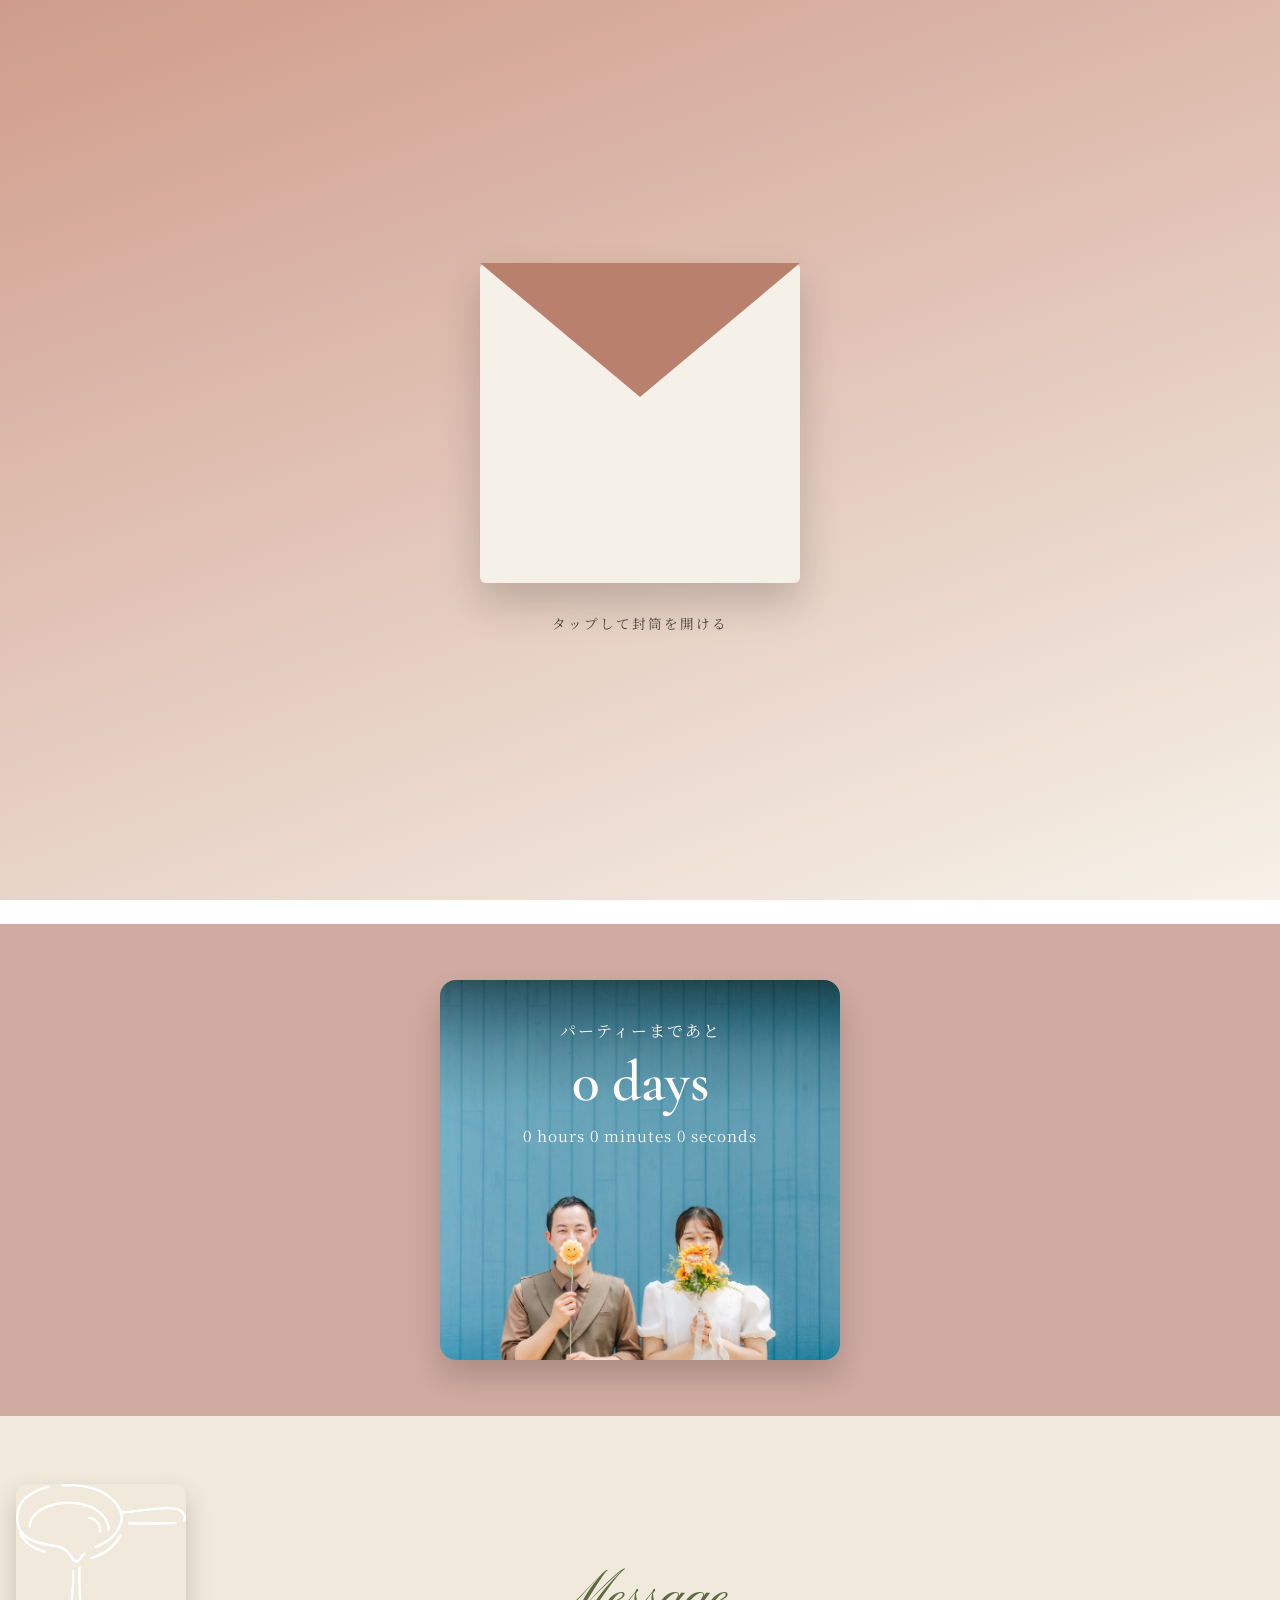
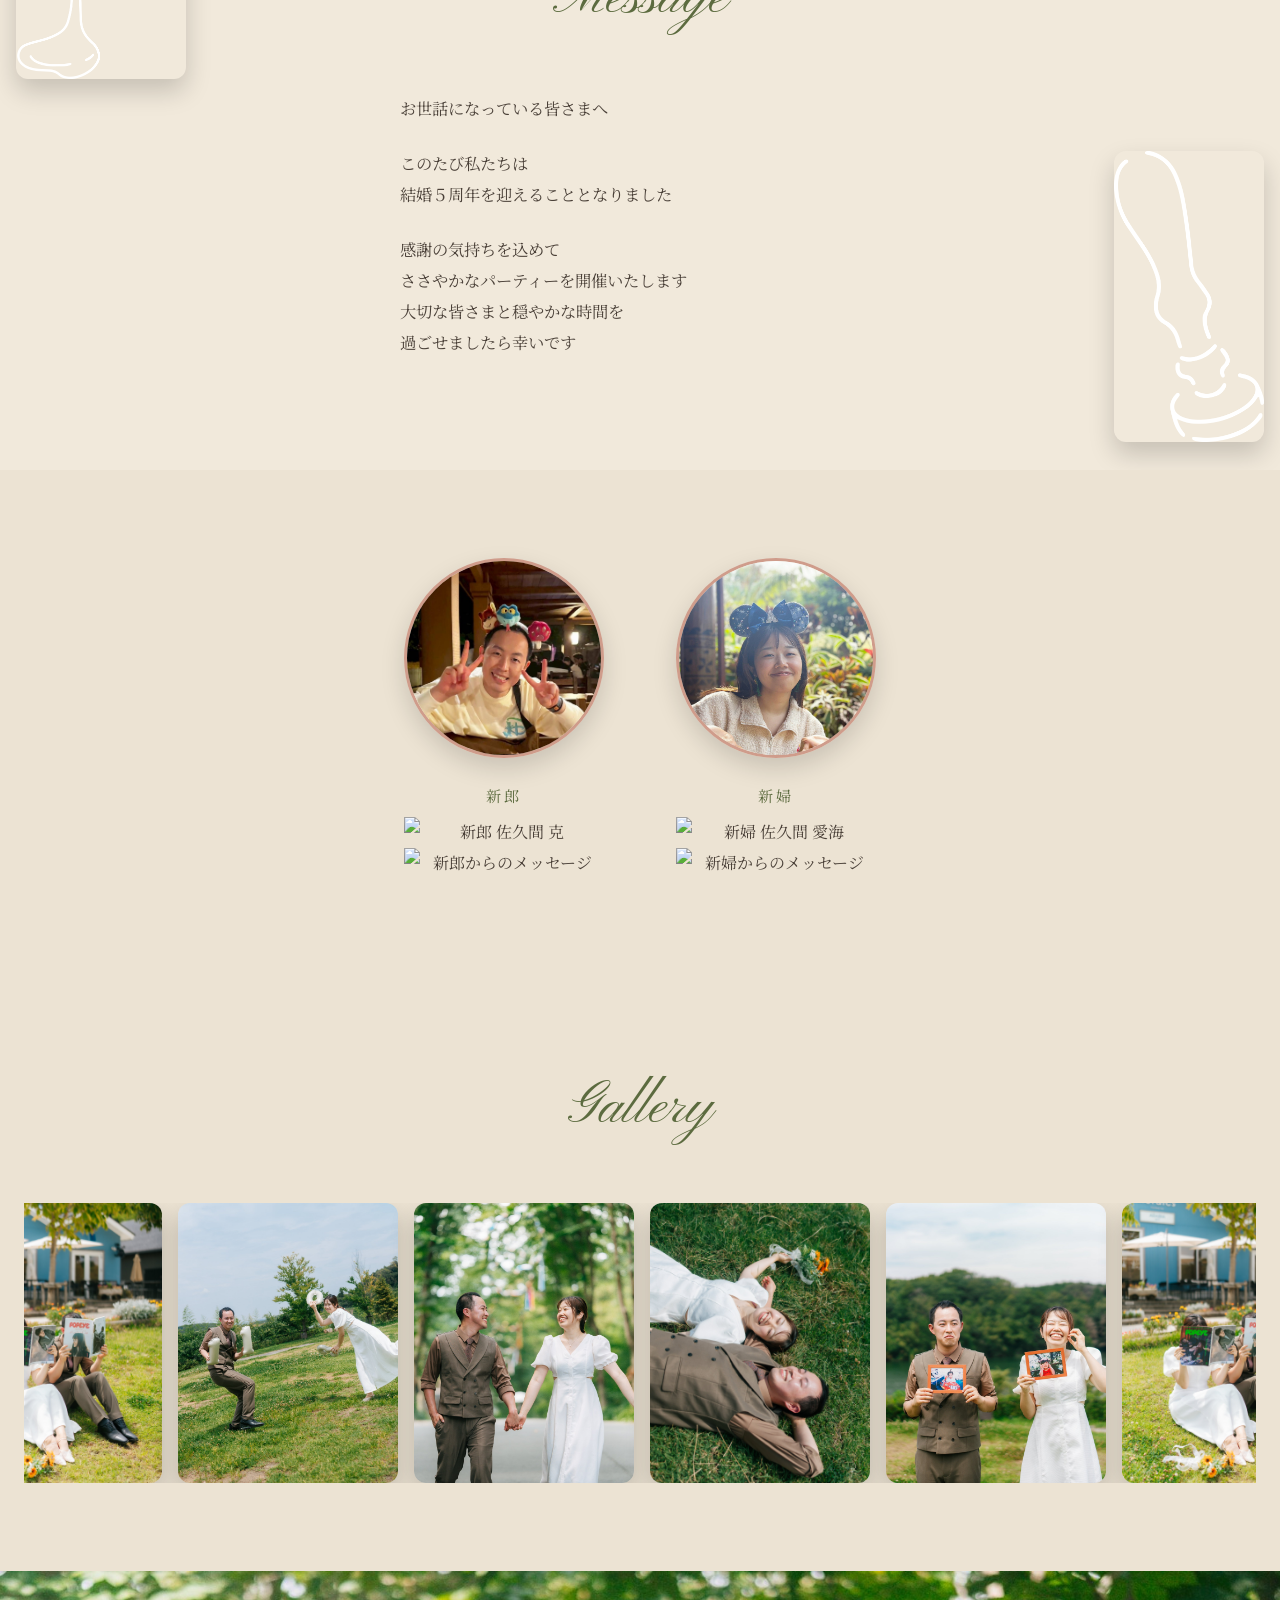
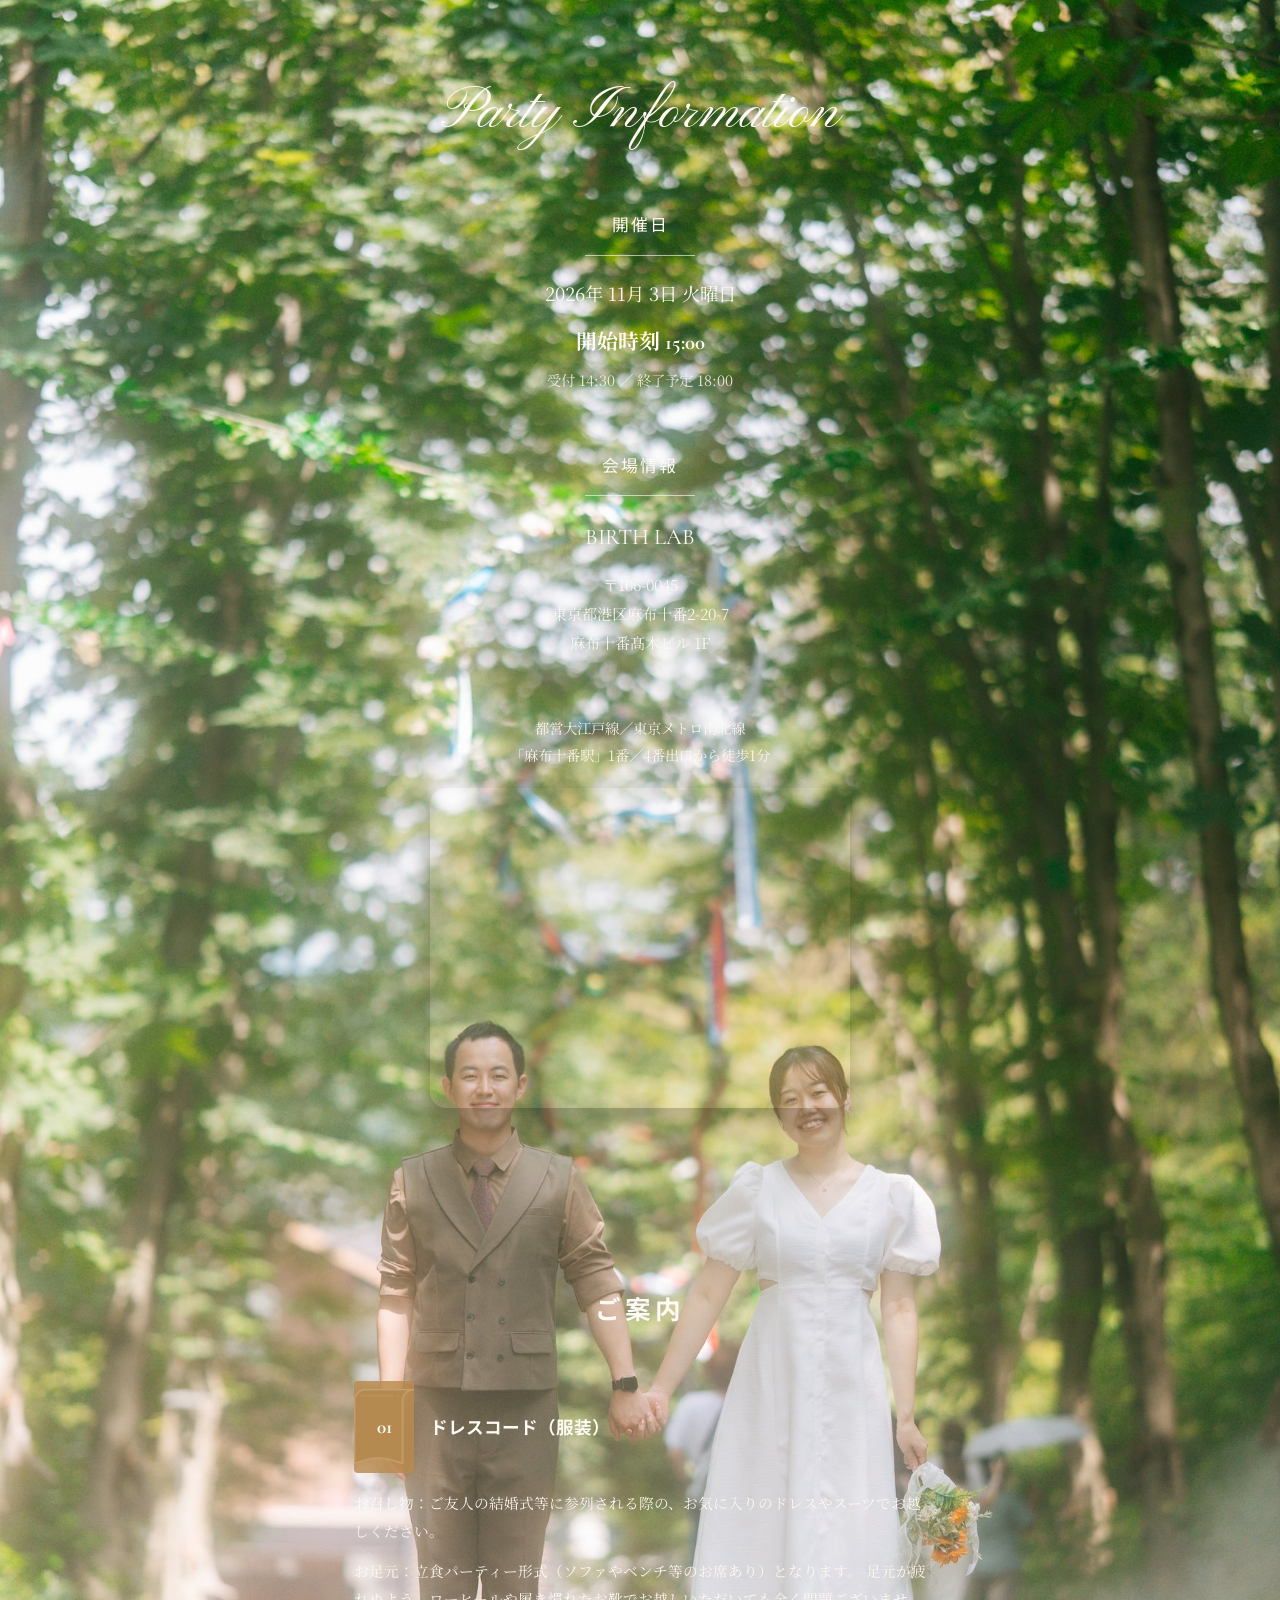
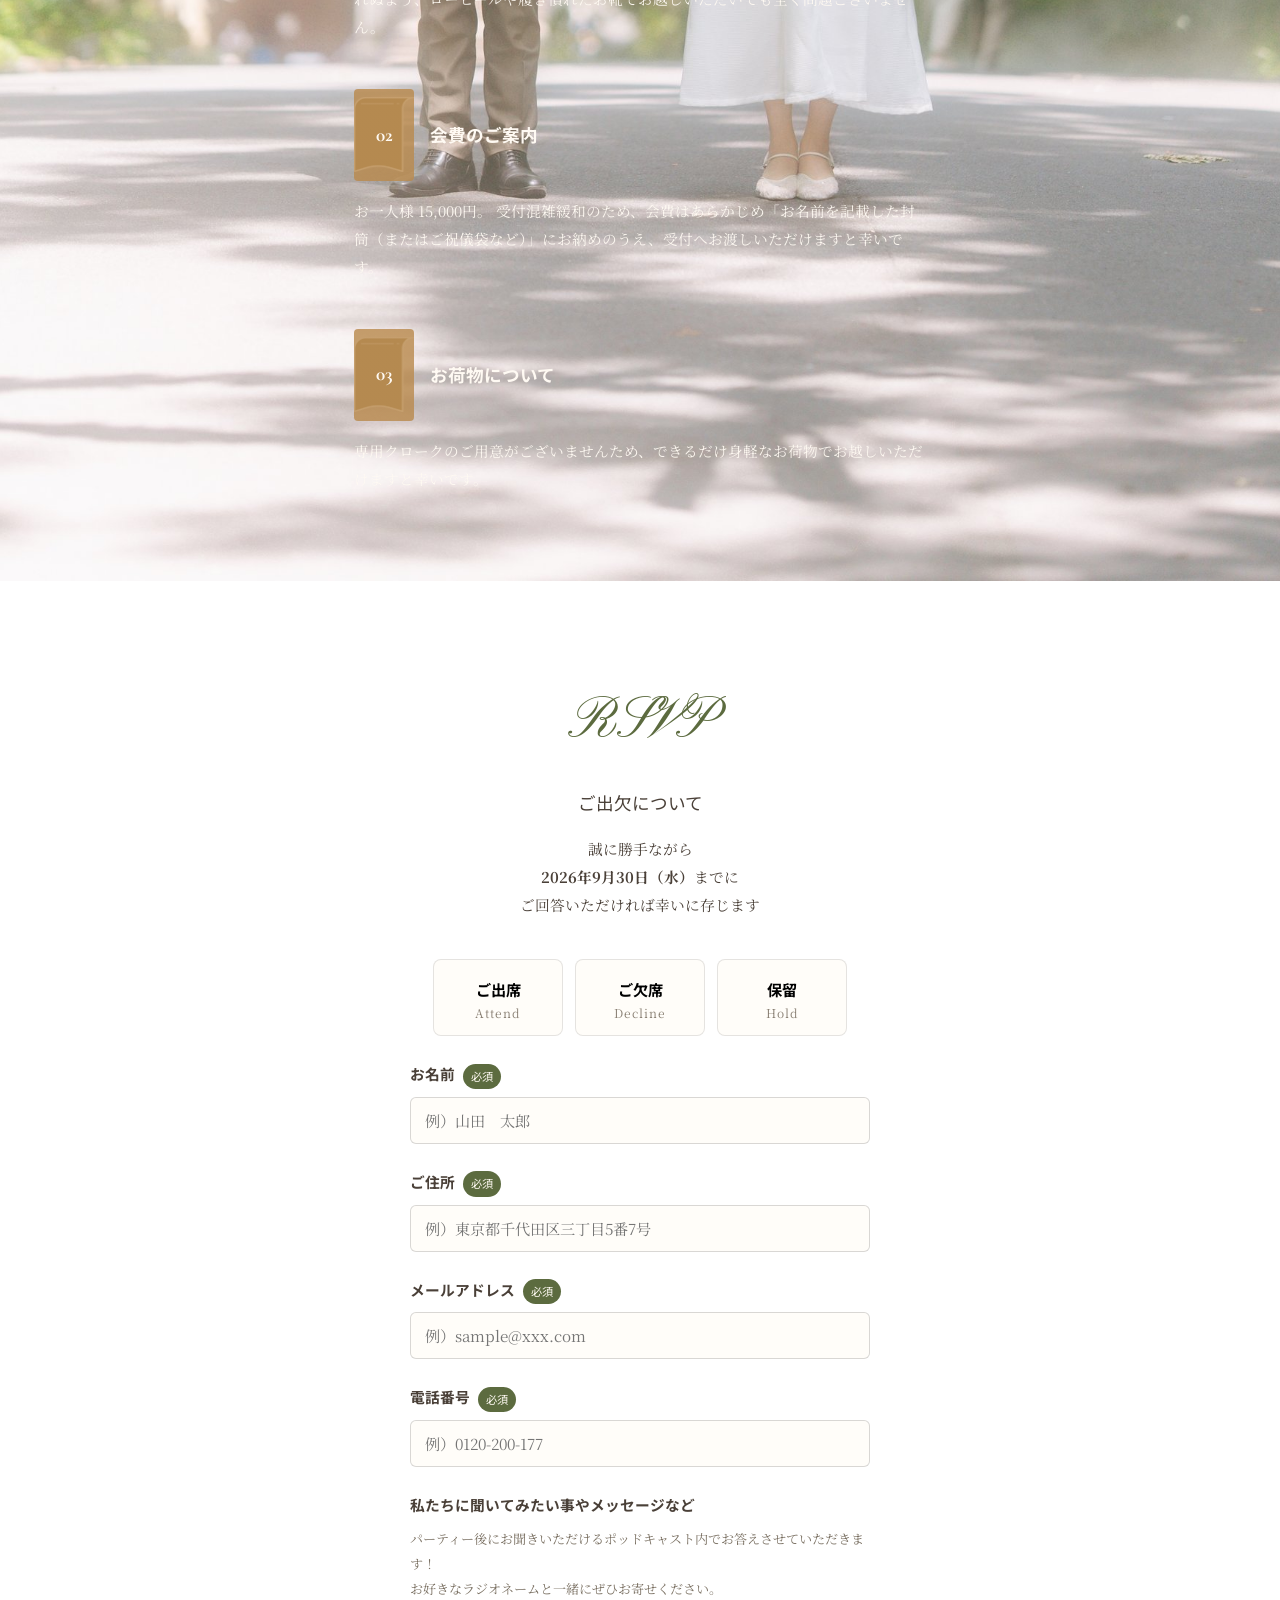
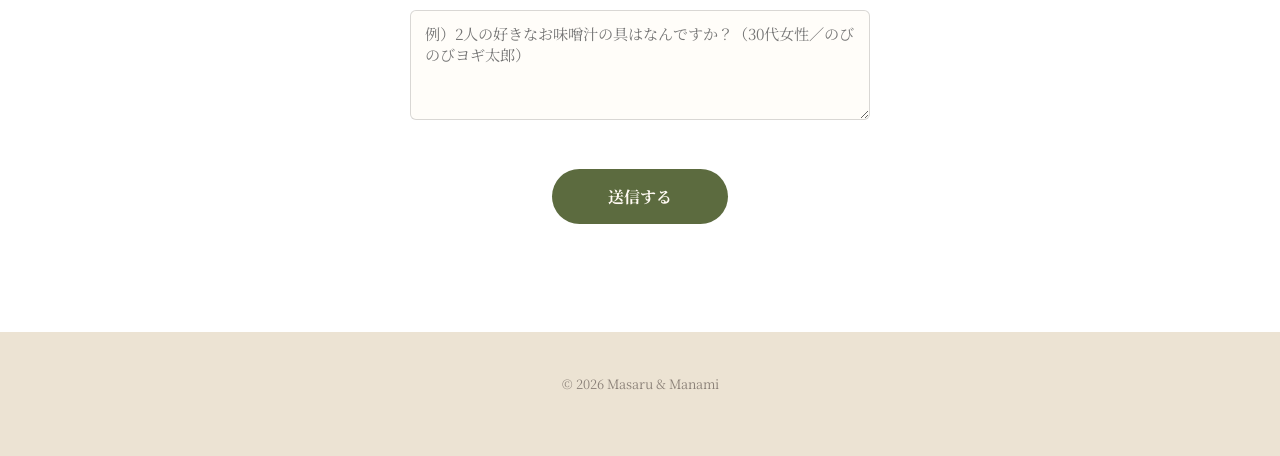
==== index.html @ 0337e717 "Update index.html" ====
<!DOCTYPE html>
<html lang="ja">
<head>
  <meta charset="UTF-8" />
  <meta name="viewport" content="width=device-width, initial-scale=1.0" />
  <title>Masaru and Manami 5th Anniversary Party</title>

  <!-- ==========================================================
       Google Fonts の読み込み
       ※フォントの種類・太さは、Figmaのスクリーンショットが届き次第
         正確な指定に差し替えます（現状は暫定のフォントです）
  =========================================================== -->
  <link rel="preconnect" href="https://fonts.googleapis.com">
  <link rel="preconnect" href="https://fonts.gstatic.com" crossorigin>
  <link href="https://fonts.googleapis.com/css2?family=Cormorant+Garamond:ital,wght@0,400;0,500;0,600;1,500&family=Yellowtail&family=Pinyon+Script&family=Noto+Serif+JP:wght@400;600;700&family=Noto+Sans+JP:wght@500;700&display=swap" rel="stylesheet">

  <!-- CSS読み込み -->
  <link rel="stylesheet" href="Invitation.css">
</head>
<body>

  <!-- ==========================================================
       ① 封筒アニメーション（オープニング演出）
       修正点：
       ・開く前は手紙(envelope-letter)を完全に透明にしておき、
         フタ(envelope-flap)と文字が重なって見える問題を解消
       ・開いた後は z-index を切り替えて、手紙がフタより
         「手前」に来るようにする（Invitation.css側で制御）
  =========================================================== -->
  <div id="envelope-screen" class="envelope-screen">
    <div class="envelope" id="envelope">
      <div class="envelope-body"></div>
      <div class="envelope-letter">
        <p class="envelope-letter-en">Invitation</p>
        <p class="envelope-letter-jp">結婚5周年<br>パーティーのご案内</p>
      </div>
      <div class="envelope-flap"></div>
    </div>
    <p class="envelope-hint" id="envelope-hint">タップして封筒を開ける</p>
  </div>

  <main id="main-content">

    <!-- ==========================================================
         ② ヒーローセクション
         修正点：
         ・写真3枚は上下左に余白なく敷き詰め、センターラインまで拡大
         ・「wedding」は右上の角に余白なくぴったり配置(画像1枚目の上端と揃える)
         ・「invitation」は左下の角に余白なくぴったり配置(画像3枚目の下端と揃える)
    =========================================================== -->
    <section class="hero" id="hero">
      <!-- 右上の角にぴったり配置する「wedding」の縦文字（装飾なのでaria-hidden） -->
      <div class="hero-bg-text" aria-hidden="true">wedding</div>

      <div class="hero-inner">
        <!-- 左カラム：写真3枚を上下左に余白なく敷き詰める -->
        <div class="hero-gallery">
          <img src="images/hero1.jpg" alt="お二人の写真1">
          <img src="images/hero2.jpg" alt="お二人の写真2">
          <img src="images/hero3.jpg" alt="お二人の写真3">
          <!-- 左下の角にぴったり配置する透かし文字。画像より前面(z-indexが高い)に配置している -->
          <div class="hero-watermark" aria-hidden="true">invitation</div>
        </div>

        <div class="hero-text">
          <p class="hero-name">Masaru</p>
          <p class="hero-and">and</p>
          <p class="hero-name">Manami</p>
          <p class="hero-sub">5th Anniversary Party</p>
          <p class="hero-date">2026.11.03</p>
        </div>
      </div>

      <div class="scroll-down" aria-hidden="true"><span></span></div>
    </section>

    <!-- ==========================================================
         ③-a カウントダウン上の接続セクション
         背景色はヒーローと同じ(白)。横幅いっぱいの画像を1枚差し込める。
         images/countdown-connector-top.jpg を差し替えてください
    =========================================================== -->
    <section class="connector connector-top">
      <img class="connector-img" src="images/countdown-connector-top.jpg" alt="">
    </section>

    <!-- ==========================================================
         ③ カウントダウンセクション
         修正点：
         ・背景色を #D0ABA1 の単色にし、その上に一回り小さい写真を重ねた
         ・テキストは写真の中央ではなく、上寄せに配置
    =========================================================== -->
    <section class="countdown">
      <div class="countdown-box">
        <!-- 一回り小さく表示される写真。images/countdown-photo.jpg を差し替え -->
        <img class="countdown-photo" src="images/countdown-photo.jpg" alt="">
        <div class="countdown-text">
          <p class="countdown-label">パーティーまであと</p>
          <p class="countdown-days"><span id="cd-days">--</span> days</p>
          <p class="countdown-detail">
            <span id="cd-hours">--</span> hours
            <span id="cd-minutes">--</span> minutes
            <span id="cd-seconds">--</span> seconds
          </p>
        </div>
      </div>
    </section>

    <!-- ==========================================================
         ③-b カウントダウン下の接続セクション
         背景色はメッセージセクションと同じ。横幅いっぱいの画像を1枚と、
         その上に重なるように配置する「アクセント画像」(サイズ調整可)を1枚差し込める。
         images/countdown-connector-bottom.jpg / countdown-connector-accent.jpg を差し替えてください
    =========================================================== -->
    <section class="connector connector-bottom">
      <img class="connector-img" src="images/countdown-connector-bottom.jpg" alt="">
      <!-- アクセント画像：サイズや位置は Invitation.css の .connector-accent-img で調整できる -->
      <img class="connector-accent-img" src="images/countdown-connector-accent.jpg" alt="">
    </section>

    <!-- ==========================================================
         ④ メッセージセクション
         修正点：単色背景(#EAE7E4)の上に、サイズ調整できる
         「アクセント画像」を2枚、影なしで背景に溶け込むように配置
         images/message-accent1.jpg / message-accent2.jpg を差し替えてください
    =========================================================== -->
    <section class="message">
      <!-- アクセント画像2枚。位置・サイズは Invitation.css の
           .message-accent-1 / .message-accent-2 でそれぞれ調整できる -->
      <img class="message-accent-img message-accent-1" src="images/message-accent1.png" alt="">
      <img class="message-accent-img message-accent-2" src="images/message-accent2.png" alt="">

      <div class="message-content">
        <h2 class="script-heading">Message</h2>
        <div class="message-body">
          <p>お世話になっている皆さまへ</p>
          <p>このたび私たちは<br>結婚５周年を迎えることとなりました</p>
          <p>
            感謝の気持ちを込めて<br>
            ささやかなパーティーを開催いたします<br>
            大切な皆さまと穏やかな時間を<br>
            過ごせましたら幸いです
          </p>
        </div>
      </div>
    </section>

    <!-- ==========================================================
         ⑤ プロフィールセクション（コイン反転写真）
         修正点：
         ・Safari(iPhone)でも正しく表と裏が切り替わるよう
           Invitation.css側でベンダープレフィックスを追加
         ・「名前」「メッセージ」は、後日手書き文字の透過PNGを
           はめ込む予定とのことなので、テキストではなく画像の
           「枠」として用意した（images/groom-name.png 等を差し替えるだけでOK）
    =========================================================== -->
    <section class="profile">
      <div class="profile-card">
        <button type="button" class="coin" data-coin aria-label="タップして新郎の写真を切り替える">
          <span class="coin-inner">
            <span class="coin-face coin-front"><img src="images/groom-front.jpg" alt="新郎の写真（表）"></span>
            <span class="coin-face coin-back"><img src="images/groom-back.jpg" alt="新郎の写真（裏）"></span>
          </span>
        </button>
        <p class="profile-role">新郎</p>
        <!-- 手書き文字(透過PNG)をはめ込む枠。images/groom-name.png を差し替えてください -->
        <img class="profile-name-img" src="images/groom-name.png" alt="新郎 佐久間 克">
        <!-- 手書きメッセージ(透過PNG)をはめ込む枠。images/groom-message.png を差し替えてください -->
        <img class="profile-message-img" src="images/groom-message.png" alt="新郎からのメッセージ">
      </div>

      <div class="profile-card">
        <button type="button" class="coin" data-coin aria-label="タップして新婦の写真を切り替える">
          <span class="coin-inner">
            <span class="coin-face coin-front"><img src="images/bride-front.jpg" alt="新婦の写真（表）"></span>
            <span class="coin-face coin-back"><img src="images/bride-back.jpg" alt="新婦の写真（裏）"></span>
          </span>
        </button>
        <p class="profile-role">新婦</p>
        <img class="profile-name-img" src="images/bride-name.png" alt="新婦 佐久間 愛海">
        <img class="profile-message-img" src="images/bride-message.png" alt="新婦からのメッセージ">
      </div>
    </section>

    <!-- ==========================================================
         ⑥ ギャラリーセクション
         修正点：
         ・常時オリーブ背景だったのをやめ、周りと同じ地色に変更
           （オリーブ背景はこのあとの「パーティー情報＋ご案内」へ移動）
         ・触ったら左右にドラッグでき、触っていない間は自動でスライドする
           仕組みに変更（Invitation.js側でscrollLeftを制御）
    =========================================================== -->
    <section class="gallery">
      <h2 class="script-heading">Gallery</h2>
      <div class="gallery-marquee" id="gallery-marquee">
        <div class="gallery-track" id="gallery-track">
          <img src="images/gallery1.jpg" alt="ギャラリー写真1">
          <img src="images/gallery2.jpg" alt="ギャラリー写真2">
          <img src="images/gallery3.jpg" alt="ギャラリー写真3">
          <img src="images/gallery4.jpg" alt="ギャラリー写真4">
          <img src="images/gallery5.jpg" alt="ギャラリー写真5">
          <!-- 継ぎ目なくループさせるための複製 -->
          <img src="images/gallery1.jpg" alt="" aria-hidden="true">
          <img src="images/gallery2.jpg" alt="" aria-hidden="true">
          <img src="images/gallery3.jpg" alt="" aria-hidden="true">
          <img src="images/gallery4.jpg" alt="" aria-hidden="true">
          <img src="images/gallery5.jpg" alt="" aria-hidden="true">
        </div>
      </div>
    </section>

    <!-- ==========================================================
         ⑦+⑧ パーティー情報＋アクセス＋ご案内
         修正点：
         ・オリーブ背景（画像差し込み可）を、この3セクションぶん
           まとめて1枚の背景としてかぶせる（継ぎ目が出ないように
           親要素<div class="panel-olive">でラップしている）
    =========================================================== -->
    <div class="panel-olive">
      <img class="panel-olive-img" src="images/info-bg.png" alt="">

      <div class="panel-olive-content">

        <section class="party-info">
          <h2 class="script-heading light">Party Information</h2>

          <div class="info-block">
            <p class="info-title">開催日</p>
            <div class="info-divider"></div>
            <p class="info-date">2026年 11月 3日 火曜日</p>
            <p class="info-time">開始時刻 <span>15:00</span></p>
            <p class="info-time-sub">受付 14:30 ／ 終了予定 18:00</p>
          </div>

          <div class="info-block">
            <p class="info-title">会場情報</p>
            <div class="info-divider"></div>
            <p class="info-venue">BIRTH LAB</p>
            <p class="info-address">
              〒106-0045<br>
              東京都港区麻布十番2-20-7<br>
              麻布十番髙木ビル 1F
            </p>
          </div>

          <div class="info-block">
            <p class="info-access-text">
              都営大江戸線／東京メトロ南北線<br>
              「麻布十番駅」1番／4番出口から徒歩1分
            </p>
            <div class="map-wrapper">
              <iframe
                src="https://www.google.com/maps/embed?pb=!1m18!1m12!1m3!1d3241.9000187605357!2d139.73410297649215!3d35.654834872595735!2m3!1f0!2f0!3f0!3m2!1i1024!2i768!4f13.1!3m3!1m2!1s0x60188b5fe58bafed%3A0xb0dfc1eb5c8f2816!2sBIRTH%20LAB%20%2F%20WORK!5e0!3m2!1sja!2sjp!4v1781591691264!5m2!1sja!2sjp"
                width="100%" height="320" style="border:0;" allowfullscreen=""
                loading="lazy" referrerpolicy="no-referrer-when-downgrade"
                title="BIRTH LAB 地図"></iframe>
            </div>
          </div>
        </section>

        <!-- ==========================================================
             ⑨ ご案内セクション
             修正点：
             ・番号バッジは画像(images/guidance-number-bg.jpg)そのものを
               背景として使用し、色のオーバーレイは廃止した
             ・重なり順：背景色→パーティ情報〜ご案内の背景画像→
               番号バッジ画像→数字、の順になっている
        =========================================================== -->
        <section class="guidance">
          <h2 class="section-title light">ご案内</h2>

          <div class="guidance-item">
            <div class="guidance-heading-row">
              <div class="guidance-number">01</div>
              <p class="guidance-heading">ドレスコード（服装）</p>
            </div>
            <p class="guidance-text">
              お召し物：ご友人の結婚式等に参列される際の、お気に入りのドレスやスーツでお越しください。
            </p>
            <p class="guidance-text">
              お足元：立食パーティー形式（ソファやベンチ等のお席あり）となります。
              足元が疲れぬよう、ローヒールや履き慣れたお靴でお越しいただいても全く問題ございません。
            </p>
          </div>

          <div class="guidance-item">
            <div class="guidance-heading-row">
              <div class="guidance-number">02</div>
              <p class="guidance-heading">会費のご案内</p>
            </div>
            <p class="guidance-text">
              お一人様 15,000円。
              受付混雑緩和のため、会費はあらかじめ「お名前を記載した封筒（またはご祝儀袋など）」にお納めのうえ、受付へお渡しいただけますと幸いです。
            </p>
          </div>

          <div class="guidance-item">
            <div class="guidance-heading-row">
              <div class="guidance-number">03</div>
              <p class="guidance-heading">お荷物について</p>
            </div>
            <p class="guidance-text">
              専用クロークのご用意がございませんため、できるだけ身軽なお荷物でお越しいただけますと幸いです。
            </p>
          </div>
        </section>

      </div>
    </div>

    <!-- ==========================================================
         ⑩ RSVP（出欠確認）セクション
         修正点：
         ・背景色(#EAE7E4)の上に、余白を持たせた白いカード
           （紙の出欠表のイメージ）を重ねる2階層構造に変更
         ・出欠の丸印を画像ファイル(images/rsvp-mark.png)に変更
         ・「RSVP」見出しと「ご出欠について」の行間を詰めた
         ・送信ボタンを文字より一回り大きい可変幅ボタンに変更
    =========================================================== -->
    <section class="rsvp">
      <div class="rsvp-card">
        <h2 class="script-heading">RSVP</h2>
        <p class="rsvp-lead">ご出欠について</p>
        <p class="rsvp-deadline">
          誠に勝手ながら<br>
          <strong>2026年9月30日（水）</strong>までに<br>
          ご回答いただければ幸いに存じます
        </p>

        <form id="rsvp-form" novalidate>

          <div class="attend-buttons" role="group" aria-label="ご出欠の選択">
            <button type="button" class="attend-btn" data-value="出席">
              <!-- 丸印は画像ファイル。images/rsvp-mark.png を差し替えれば見た目を変更できる -->
              <img class="attend-mark" src="images/rsvp-mark.png" alt="" aria-hidden="true">
              <span class="attend-btn-jp">ご出席</span>
              <span class="attend-btn-en">Attend</span>
            </button>

            <button type="button" class="attend-btn" data-value="欠席">
              <img class="attend-mark" src="images/rsvp-mark.png" alt="" aria-hidden="true">
              <span class="attend-btn-jp">ご欠席</span>
              <span class="attend-btn-en">Decline</span>
            </button>

            <button type="button" class="attend-btn" data-value="保留">
              <img class="attend-mark" src="images/rsvp-mark.png" alt="" aria-hidden="true">
              <span class="attend-btn-jp">保留</span>
              <span class="attend-btn-en">Hold</span>
            </button>
          </div>
          <input type="hidden" id="attendance" name="attendance" required>
          <p class="field-error" id="attendance-error">出欠を選択してください</p>

          <label for="name">お名前<span class="required-badge">必須</span></label>
          <input type="text" id="name" name="name" placeholder="例）山田　太郎" required>

          <label for="address">ご住所<span class="required-badge">必須</span></label>
          <input type="text" id="address" name="address" placeholder="例）東京都千代田区三丁目5番7号" required>

          <label for="email">メールアドレス<span class="required-badge">必須</span></label>
          <input type="email" id="email" name="email" placeholder="例）sample@xxx.com" required>

          <label for="phone">電話番号<span class="required-badge">必須</span></label>
          <input type="tel" id="phone" name="phone" placeholder="例）0120-200-177" required>

          <div id="allergy-field">
            <label for="allergy">アレルギーの有無<span class="required-badge">必須</span></label>
            <input type="text" id="allergy" name="allergy" placeholder="例）あり（甲殻類、小麦）">
          </div>

          <label for="question">私たちに聞いてみたい事やメッセージなど</label>
          <p class="field-note">
            パーティー後にお聞きいただけるポッドキャスト内でお答えさせていただきます！<br>
            お好きなラジオネームと一緒にぜひお寄せください。
          </p>
          <textarea id="question" name="question" rows="4"
            placeholder="例）2人の好きなお味噌汁の具はなんですか？（30代女性／のびのびヨギ太郎）"></textarea>

          <div class="submit-wrap">
            <button type="submit" class="submit-btn" id="submit-btn">送信する</button>
          </div>
        </form>

        <p id="result-message" role="status" aria-live="polite"></p>
      </div>
    </section>

    <footer class="footer">
      <p>© 2026 Masaru &amp; Manami</p>
    </footer>

  </main>

  <script src="Invitation.js"></script>
</body>
</html>
---- Invitation.css ----
/* ==============================================================
   Invitation.css
   結婚5周年パーティー招待状のスタイルシート（修正版）
============================================================== */
:root {
  --color-white: #ffffff;
  --color-cream: #f6f1e8;
  --color-cream-dark: #ece3d3;   /* 出欠(RSVP)まわりで使っていた色。今回はカウントダウン〜フッターの共通背景色として使用 */
  --color-message-bg: #f1e9db;   /* メッセージ＆その前後の接続セクションで使う背景色 */
  --color-pink: #cf9c8b;
  --color-pink-dark: #b9806e;
  --color-olive: #5c6b3f;
  --color-olive-dark: #414c2c;
  --color-text: #4a4038;
  --color-text-light: #fffaf3;
  --color-gold: #b98a4e;

  --font-en-serif: 'Cormorant Garamond', serif;       /* ヒーローの名前など、繊細な欧文見出し */
  --font-en-script: 'Pinyon Script', cursive;          /* Message/RSVP/Party Information など、細めの筆記体見出し */
  --font-en-script-bold: 'Yellowtail', cursive;        /* ヒーロー背景の大きな筆記体("Invitation")専用。上より太い */
  --font-jp: 'Noto Serif JP', serif;                    /* 本文用の明朝体 */
  --font-jp-bold: 'Noto Sans JP', sans-serif;           /* 名前やご案内見出しなど、太いゴシック体にしたい箇所用 */

  --section-padding: 88px 24px;
}

* {
  margin: 0;
  padding: 0;
  box-sizing: border-box;
}

html {
  scroll-behavior: smooth;
}

body {
  font-family: var(--font-jp);
  color: var(--color-text);
  line-height: 1.9;
  overflow-x: hidden;
}

img {
  max-width: 100%;
  display: block;
}

/* ボタンのiOS/Safariでの独自見た目をリセットしておく。
   これをしないとiPhoneで角丸や背景が意図通りに表示されないことがある。 */
button {
  font-family: inherit;
  -webkit-appearance: none;
  appearance: none;
}

@media (prefers-reduced-motion: reduce) {
  * {
    animation-duration: 0.01ms !important;
    animation-iteration-count: 1 !important;
    transition-duration: 0.01ms !important;
    scroll-behavior: auto !important;
  }
}

.script-heading {
  font-family: var(--font-en-script);
  font-size: clamp(2.6rem, 10vw, 3.6rem); /* Pinyon Scriptは線が細いため、Yellowtailの時より少し大きめに設定 */
  font-weight: 400;
  color: var(--color-olive);
  text-align: center;
  margin-bottom: 40px;
}
.script-heading.light {
  color: var(--color-text-light);
}

.section-title {
  font-family: var(--font-jp-bold);
  font-size: 1.6rem;
  text-align: center;
  margin-bottom: 48px;
  letter-spacing: 4px;
}
.section-title.light {
  color: var(--color-text-light);
}


/* ================================================================
   ③-a / ③-b カウントダウン上下の「接続セクション」
   ヒーロー・メッセージそれぞれの背景色を引き継ぎつつ、
   画像を1枚(＋アクセント画像1枚)差し込めるようにしている
================================================================ */
.connector {
  position: relative;
  overflow: hidden;
}
.connector-top {
  background: var(--color-white); /* ヒーローと同じ背景色 */
}
.connector-bottom {
  background: var(--color-message-bg); /* メッセージと同じ背景色 */
  padding-bottom: 40px; /* アクセント画像がはみ出す分の余白 */
}
.connector-img {
  width: 100%;
  display: block;
}
/* アクセント画像：横幅いっぱいにはせず、サイズ・位置を自由に調整できるようにしている。
   数値(width/right/bottom)を変えるだけでサイズや位置を変更可能 */
.connector-accent-img {
  position: absolute;
  right: 8%;
  bottom: 0;
  width: 42%;
  max-width: 240px;
  border-radius: 12px;
  box-shadow: 0 14px 28px rgba(0, 0, 0, 0.2);
}


/* ================================================================
   ③ カウントダウンセクション
   ・背景は単色 #D0ABA1
   ・その上に、セクションよりひとまわり小さい写真のカードを重ねる
   ・カウントダウンの文字は写真の「上寄せ」に配置する
================================================================ */
.countdown {
  padding: 56px 24px;
  background: #d0aba1; /* 指定のピンクベージュ */
  display: flex;
  justify-content: center;
}

.countdown-box {
  position: relative;
  width: 100%;
  max-width: 400px; /* セクション幅より一回り小さくなるよう上限を設定 */
  border-radius: 16px;
  overflow: hidden;
  box-shadow: 0 16px 32px rgba(0, 0, 0, 0.18);
}

.countdown-photo {
  width: 100%;
  height: 380px;
  object-fit: cover;
  display: block;
}

/* テキストは写真の中央ではなく上寄せに配置。
   後ろにうっすらグラデーションを敷いて、明るい写真の上でも文字を読みやすくしている */
.countdown-text {
  position: absolute;
  top: 0;
  left: 0;
  right: 0;
  padding: 36px 24px 24px;
  text-align: center;
  background: linear-gradient(rgba(0, 0, 0, 0.28), rgba(0, 0, 0, 0) 65%);
}


/* ================================================================
   ④ メッセージセクション
   ・背景は単色(--color-message-bg)
   ・アクセント画像を2枚、サイズ・位置調整可能な形で重ねて配置
================================================================ */
.message {
  position: relative;
  padding: var(--section-padding);
  background: var(--color-message-bg);
  overflow: hidden;
}

/* アクセント画像共通スタイル。個別の位置・サイズは
   .message-accent-1 / .message-accent-2 でそれぞれ指定している */
.message-accent-img {
  position: absolute;
  border-radius: 12px;
  box-shadow: 0 12px 26px rgba(0, 0, 0, 0.18);
  z-index: 0;
}
.message-accent-1 {
  width: 34%;
  max-width: 170px;
  top: 28px;
  left: 16px;
}
.message-accent-2 {
  width: 30%;
  max-width: 150px;
  bottom: 28px;
  right: 16px;
}

/* 本文はアクセント画像より手前(z-index高)に表示する */
.bg-photo-content {
  position: relative;
  z-index: 1;
  text-align: center;
  max-width: 520px;
  margin: 0 auto;
}


/* ================================================================
   ① 封筒アニメーション
   修正点：
   ・envelope-letter は開くまで opacity:0 にして、フタと文字が
     重なって見える問題を解消
   ・開いた後(.is-open)は、手紙のz-indexをフタより高くし、
     フタのz-indexを一段階遅れて下げることで、
     「手紙がフタの手前を通る」ように見せている
================================================================ */
.envelope-screen {
  position: fixed;
  inset: 0;
  z-index: 999;
  display: flex;
  flex-direction: column;
  align-items: center;
  justify-content: center;
  gap: 28px;
  background: linear-gradient(160deg, var(--color-pink) 0%, var(--color-cream) 100%);
  cursor: pointer;
  transition: opacity 0.8s ease, visibility 0.8s ease;
}

.envelope-screen.is-hidden {
  opacity: 0;
  visibility: hidden;
  pointer-events: none;
}

.envelope {
  position: relative;
  width: min(78vw, 320px);
  height: min(78vw, 320px);
  aspect-ratio: 1 / 0.68;
  perspective: 1200px; /* 子要素の回転に奥行きを持たせる */
}

.envelope-body {
  position: absolute;
  inset: 0;
  background: var(--color-cream);
  border-radius: 6px;
  box-shadow: 0 20px 40px rgba(0, 0, 0, 0.18);
  z-index: 1;
}

.envelope-letter {
  position: absolute;
  left: 8%;
  right: 8%;
  top: 6%;
  bottom: 10%;
  background: #fffdf9;
  border: 1px solid rgba(0, 0, 0, 0.06);
  border-radius: 4px;
  display: flex;
  flex-direction: column;
  align-items: center;
  justify-content: center;
  text-align: center;
  gap: 8px;
  padding: 16px;
  transform: translateY(6%);
  opacity: 0; /* 開くまでは完全に透明にして、フタと重なって見えるのを防ぐ */
  z-index: 2;
  transition:
    transform 1s ease 0.15s,
    opacity 0.5s ease 0.2s,
    z-index 0s linear 0s;
}

.envelope-letter-en {
  font-family: var(--font-en-serif);
  font-style: italic;
  font-size: 1.4rem;
  color: var(--color-olive);
}

.envelope-letter-jp {
  font-size: 0.95rem;
  color: var(--color-text);
}

.envelope-flap {
  position: absolute;
  top: 0;
  left: 0;
  width: 100%;
  height: 0;
  border-left: calc(min(78vw, 320px) / 2) solid transparent;
  border-right: calc(min(78vw, 320px) / 2) solid transparent;
  border-top: calc(min(78vw, 320px) * 0.42) solid var(--color-pink-dark);
  transform-origin: top center;
  z-index: 3;
  transition: transform 1s ease, z-index 0s linear 0.5s; /* 0.5秒後(=半分回転した頃)にz-indexを切り替える */
}

/* 封筒が開いた時のアニメーション本体 */
.envelope.is-open .envelope-letter {
  transform: translateY(-38%);
  opacity: 1;
  z-index: 4; /* フタより手前に来るようにする */
}

.envelope.is-open .envelope-flap {
  transform: rotateX(180deg);
  z-index: 1; /* 手紙より奥に下がる */
}

.envelope-hint {
  font-family: var(--font-jp);
  font-size: 0.85rem;
  letter-spacing: 2px;
  color: var(--color-text);
  animation: pulse 1.8s ease-in-out infinite;
}

@keyframes pulse {
  0%, 100% { opacity: 0.5; }
  50% { opacity: 1; }
}


/* ================================================================
   ② ヒーローセクション
   修正点：背景を白に、写真を縦並びに、飾り文字を「Invitation」に変更
================================================================ */
.hero {
  position: relative;
  min-height: 100vh;
  background: var(--color-white);
  display: flex;
  flex-direction: column;
  justify-content: center;
  padding: 64px 20px;
  overflow: hidden;
}

.hero-bg-text {
  position: absolute;
  top: 50%;
  right: -6%;
  transform: translateY(-50%) rotate(90deg);
  transform-origin: center;
  font-family: var(--font-en-script-bold); /* Yellowtail: Message等より太い専用の筆記体 */
  font-size: clamp(3.2rem, 18vw, 7rem);
  color: var(--color-olive);
  opacity: 0.12;
  white-space: nowrap;
  pointer-events: none;
}

.hero-inner {
  position: relative;
  z-index: 1;
  display: flex;
  flex-direction: row;       /* 常に左右2カラム(スマホでも横並び) */
  align-items: center;
  gap: 20px;
}

/* 左カラム：写真3枚を縦に並べる。画面幅の4割程度に固定している */
.hero-gallery {
  position: relative; /* 透かし文字(hero-watermark)の基準位置にするため */
  flex: 0 0 40%;
  display: flex;
  flex-direction: column;
  gap: 8px;
}

.hero-gallery img {
  width: 100%;
  height: clamp(120px, 24vw, 220px);
  object-fit: cover;
  border-radius: 4px;
  opacity: 0;
  animation: fadeUp 1s ease forwards;
}
.hero-gallery img:nth-child(1) { animation-delay: 0.2s; }
.hero-gallery img:nth-child(2) { animation-delay: 0.4s; }
.hero-gallery img:nth-child(3) { animation-delay: 0.6s; }

/* 写真の「手前」に重ねる透かし文字「invitation」。
   画像より前面(z-indexが高い)に、半透明の白文字で配置している */
.hero-watermark {
  position: absolute;
  left: -4px;
  top: 50%;
  transform: translateY(-50%) rotate(-90deg);
  transform-origin: left center;
  z-index: 2;
  font-family: var(--font-en-script-bold);
  font-size: clamp(1.6rem, 9vw, 2.6rem);
  letter-spacing: 2px;
  color: rgba(255, 255, 255, 0.6);
  white-space: nowrap;
  pointer-events: none;
}

/* 右カラム：テキストエリア */
.hero-text {
  flex: 1;
  text-align: center;
}

.hero-name {
  font-family: var(--font-en-serif);
  font-weight: 500;
  font-size: clamp(2.6rem, 12vw, 3.6rem);
  letter-spacing: 1px;
  color: var(--color-text);
  line-height: 1.1;
}

.hero-and {
  font-family: var(--font-en-serif);
  font-style: italic;
  font-size: 1.2rem;
  color: var(--color-olive);
  margin: 6px 0;
}

.hero-sub {
  margin-top: 20px;
  font-size: 1rem;
  letter-spacing: 3px;
  color: var(--color-text);
}

.hero-date {
  margin-top: 8px;
  font-size: 0.95rem;
  letter-spacing: 3px;
  color: var(--color-olive);
}

.scroll-down {
  position: absolute;
  bottom: 28px;
  left: 50%;
  transform: translateX(-50%);
}
.scroll-down span {
  display: block;
  width: 10px;
  height: 10px;
  border-right: 2px solid var(--color-olive);
  border-bottom: 2px solid var(--color-olive);
  transform: rotate(45deg);
  animation: bounceDown 1.6s ease-in-out infinite;
}

@keyframes bounceDown {
  0%, 100% { transform: rotate(45deg) translate(0, 0); opacity: 0.4; }
  50% { transform: rotate(45deg) translate(6px, 6px); opacity: 1; }
}

@keyframes fadeUp {
  from { opacity: 0; transform: translateY(24px); }
  to   { opacity: 1; transform: translateY(0); }
}


/* ================================================================
   ③④ カウントダウン／メッセージ
   （見た目の共通部分は .bg-photo-section 側で定義済み。
    ここでは中身のテキストスタイルだけ書く）
================================================================ */
.countdown-label {
  font-size: 1rem;
  letter-spacing: 2px;
  margin-bottom: 8px;
  color: var(--color-text-light);
}

.countdown-days {
  font-family: var(--font-en-serif);
  font-weight: 600;
  font-size: clamp(2.6rem, 12vw, 3.6rem);
  line-height: 1;
  color: var(--color-text-light);
}

.countdown-detail {
  margin-top: 10px;
  font-size: 0.95rem;
  letter-spacing: 1px;
  color: var(--color-text-light);
}

.message-body p {
  max-width: 480px;
  margin: 0 auto 24px;
  font-size: 1.02rem;
}


/* ================================================================
   ⑤ プロフィールセクション（コイン反転写真）
   修正点：Safariでも正しく表裏が切り替わるよう
   -webkit- プレフィックス付きのプロパティを追加している
================================================================ */
.profile {
  padding: var(--section-padding);
  background: var(--color-cream-dark);
  display: flex;
  flex-direction: column;
  align-items: center;
  gap: 72px;
}

.profile-card {
  text-align: center;
  max-width: 320px;
}

.coin {
  display: block;
  width: 200px;
  height: 200px;
  margin: 0 auto 24px;
  padding: 0;
  border: none;
  background: none;
  cursor: pointer;
  -webkit-perspective: 1000px;
  perspective: 1000px;
  border-radius: 50%;
}

.coin-inner {
  position: relative;
  width: 100%;
  height: 100%;
  display: block;
  -webkit-transform-style: preserve-3d;
  transform-style: preserve-3d;
  -webkit-transition: -webkit-transform 0.9s cubic-bezier(0.4, 0.2, 0.2, 1);
  transition: transform 0.9s cubic-bezier(0.4, 0.2, 0.2, 1);
}

.coin.is-flipped .coin-inner {
  -webkit-transform: rotateY(180deg);
  transform: rotateY(180deg);
}

.coin-face {
  position: absolute;
  inset: 0;
  display: block;
  border-radius: 50%;
  overflow: hidden;
  border: 3px solid var(--color-pink);
  -webkit-backface-visibility: hidden;
  backface-visibility: hidden;
  box-shadow: 0 10px 24px rgba(0, 0, 0, 0.15);
}

.coin-face img {
  width: 100%;
  height: 100%;
  object-fit: cover;
}

.coin-back {
  -webkit-transform: rotateY(180deg);
  transform: rotateY(180deg);
}

.profile-role {
  font-size: 0.95rem;
  letter-spacing: 3px;
  color: var(--color-olive);
  margin-bottom: 6px;
}

.profile-name {
  font-family: var(--font-jp-bold);
  font-size: 1.3rem;
  font-weight: 700;
  margin-bottom: 16px;
}

.profile-comment {
  font-size: 0.95rem;
}


/* ================================================================
   ⑥ ギャラリー
   修正点：
   ・オリーブ背景をやめて、他と同じ地色(cream-dark)にした
   ・自動アニメーションのCSS keyframesはやめ、
     JS(Invitation.js)がscrollLeftを動かす方式に変更。
     これにより「触ったらドラッグでも動かせる」を実現している
================================================================ */
.gallery {
  padding: var(--section-padding);
  background: var(--color-cream-dark);
}

.gallery-marquee {
  overflow-x: auto;
  overflow-y: hidden;
  width: 100%;
  /* スマホでの横スクロールを指でなめらかに操作できるようにする */
  -webkit-overflow-scrolling: touch;
  /* スクロールバーの見た目を控えめにする（対応ブラウザのみ） */
  scrollbar-width: thin;
}

.gallery-track {
  display: flex;
  gap: 16px;
  width: max-content;
}

.gallery-track img {
  width: 220px;
  height: 280px;
  object-fit: cover;
  border-radius: 12px;
  flex-shrink: 0;
  box-shadow: 0 10px 24px rgba(0, 0, 0, 0.2);
  /* 画像のドラッグ&ドロップ（ブラウザ標準の画像保存ドラッグ）を無効化し、
     スワイプ操作の邪魔にならないようにする */
  -webkit-user-drag: none;
  user-select: none;
}


/* ================================================================
   ⑦+⑧+⑨ パーティー情報／アクセス／ご案内 をまとめた
   オリーブグリーンのパネル（背景画像を差し込み可能）
================================================================ */
.panel-olive {
  position: relative;
  overflow: hidden;
}

.panel-olive-img {
  position: absolute;
  inset: 0;
  width: 100%;
  height: 100%;
  object-fit: cover;
  z-index: 0;
}

/*.panel-olive-overlay {
  position: absolute;
  inset: 0;
  z-index: 1;
  background: linear-gradient(180deg, rgba(92, 107, 63, 0.92) 0%, rgba(65, 76, 44, 0.94) 10%);
}*/

.panel-olive-content {
  position: relative;
  z-index: 2;
  color: var(--color-text-light);
}

.party-info,
.guidance {
  padding: var(--section-padding);
  /* 親の.panel-oliveがすでに背景を持っているので、ここは透明にする */
  background: transparent;
}

.party-info {
  text-align: center;
}

.info-block {
  max-width: 420px;
  margin: 0 auto 56px;
}
.info-block:last-child {
  margin-bottom: 0;
}

.info-title {
  font-family: var(--font-jp-bold);
  font-size: 1.05rem;
  letter-spacing: 2px;
  margin-bottom: 14px;
}

.info-divider {
  width: 110px; /* スクリーンショットに合わせて線を長めに */
  height: 1px;
  background: rgba(255, 255, 255, 0.6);
  margin: 0 auto 20px;
}

.info-date {
  font-size: 1.15rem;
  margin-bottom: 10px;
}

.info-time {
  font-size: 1.3rem;
  font-weight: 700;
  margin-bottom: 4px;
}
.info-time span {
  font-family: var(--font-en-serif);
}

.info-time-sub {
  font-size: 0.9rem;
  opacity: 0.85;
}

.info-venue {
  font-family: var(--font-en-serif);
  font-size: 1.4rem;
  margin-bottom: 12px;
}

.info-address {
  font-size: 0.95rem;
  opacity: 0.9;
}

.info-access-text {
  font-size: 0.9rem;
  margin-bottom: 20px;
  opacity: 0.9;
}

.map-wrapper {
  border-radius: 16px;
  overflow: hidden;
  box-shadow: 0 12px 28px rgba(0, 0, 0, 0.25);
}

.map-wrapper iframe {
  display: block;
}

/* ---------- ご案内 ---------- */
.guidance {
  max-width: 620px;
  margin: 0 auto;
}

.guidance-item {
  margin-bottom: 48px;
}
.guidance-item:last-child {
  margin-bottom: 0;
}

/* 番号(01)とタイトルを1つの見出し行としてまとめる */
.guidance-heading-row {
  display: flex;
  align-items: center;
  gap: 16px;
  margin-bottom: 16px;
}

/* 番号バッジ：images/guidance-number-bg.png を背景に敷き、
   その上からゴールドの半透明色を重ねて文字を読みやすくしている。
   修正点：以前は正方形(52×52)で cover 指定だったため画像の上下が
   切れてしまっていた。リボン状の縦長サイズにし、background-size を
   contain に変更することで、差し込んだ画像全体が欠けずに収まるようにした。 */
.guidance-number {
  flex-shrink: 0;
  width: 60px;
  height: 92px;
  display: flex;
  align-items: center;
  justify-content: center;
  color: var(--color-text-light);
  font-family: var(--font-en-serif);
  font-weight: 700;
  font-size: 1.2rem;
  border-radius: 4px;
  background:
    linear-gradient(rgba(185, 138, 78, 0.82), rgba(185, 138, 78, 0.82)),
    url("images/guidance-number-bg.png");
  background-repeat: no-repeat;
  background-position: center;
  background-size: contain; /* 画像が切れないよう cover→contain に変更 */
}

.guidance-heading {
  font-family: var(--font-jp-bold);
  font-size: 1.1rem;
  font-weight: 700;
}

.guidance-text {
  font-size: 0.92rem;
  margin-bottom: 12px;
  opacity: 0.95;
}
.guidance-text:last-child {
  margin-bottom: 0;
}


/* ================================================================
   ⑩ RSVPセクション
   修正点：
   ・出欠まわりの背景色(cream-dark)を、カウントダウン以降の共通色として使う
   ・RSVPセクションだけは白背景のパネルとして上に重ねる
   ・見出しとリード文の行間を詰めた
   ・送信ボタンを文字サイズに合わせた可変幅ボタンに変更
================================================================ */
.rsvp {
  padding: var(--section-padding);
  background: var(--color-white); /* RSVP〜送信ボタンまでは白背景を重ねる */
}

.rsvp .script-heading {
  margin-bottom: 8px; /* RSVPとご出欠についての行間を詰める */
}

.rsvp-lead {
  font-family: var(--font-jp-bold);
  text-align: center;
  font-size: 1.1rem;
  margin-bottom: 16px;
}

.rsvp-deadline {
  text-align: center;
  font-size: 0.92rem;
  margin-bottom: 40px;
}

.attend-buttons {
  display: flex;
  justify-content: center;
  gap: 12px;
  margin-bottom: 8px;
  flex-wrap: wrap;
}

.attend-btn {
  position: relative;
  flex: 1 1 100px;
  max-width: 130px;
  padding: 18px 8px 14px;
  background: #fffdf9;
  border: 1px solid rgba(0, 0, 0, 0.1);
  border-radius: 8px;
  cursor: pointer;
  display: flex;
  flex-direction: column;
  align-items: center;
  gap: 4px;
  transition: border-color 0.2s ease, transform 0.2s ease;
}

.attend-btn:hover {
  transform: translateY(-2px);
}

.attend-btn-jp {
  font-family: var(--font-jp-bold);
  font-size: 0.95rem;
  font-weight: 700;
}

.attend-btn-en {
  font-size: 0.75rem;
  color: #8a8074;
  letter-spacing: 1px;
}

/* 丸印は画像ファイル(images/rsvp-mark.png)。
   修正点：以前はボタンの左上基準でずれて配置されていたため、
   left/top 50% + transform: translate(-50%, -50%) で
   ボタンの「真ん中」を基準に配置し直し、サイズも大きくした。
   選ばれていない間は透明にしておき、選ばれたらふわっと拡大しながら表示する */
.attend-mark {
  position: absolute;
  top: 50%;
  left: 50%;
  width: 150%;
  height: 150%;
  object-fit: contain;
  opacity: 0;
  transform: translate(-50%, -50%) scale(0.7);
  transition: opacity 0.3s ease, transform 0.3s ease;
  pointer-events: none;
}

.attend-btn.is-selected .attend-mark {
  opacity: 1;
  transform: translate(-50%, -50%) scale(1);
}
.attend-btn.is-selected {
  border-color: var(--color-gold);
}

.field-error {
  display: none;
  text-align: center;
  color: #b0413e;
  font-size: 0.85rem;
  margin: 8px 0 24px;
}
.field-error.is-visible {
  display: block;
}

#rsvp-form {
  max-width: 460px;
  margin: 32px auto 0;
}

#rsvp-form label {
  display: block;
  font-family: var(--font-jp-bold);
  margin-top: 24px;
  margin-bottom: 8px;
  font-size: 0.92rem;
  font-weight: 700;
}

.required-badge {
  display: inline-block;
  margin-left: 8px;
  padding: 2px 8px;
  background: var(--color-olive);
  color: var(--color-text-light);
  font-size: 0.7rem;
  font-weight: 400;
  border-radius: 999px;
  vertical-align: middle;
}

#rsvp-form input[type="text"],
#rsvp-form input[type="email"],
#rsvp-form input[type="tel"],
#rsvp-form textarea {
  width: 100%;
  padding: 12px 14px;
  font-family: var(--font-jp);
  font-size: 0.95rem;
  border: 1px solid rgba(0, 0, 0, 0.15);
  border-radius: 6px;
  background: #fffdf9;
}

#rsvp-form textarea {
  resize: vertical;
}

.field-note {
  font-size: 0.82rem;
  color: #7a7062;
  margin-bottom: 8px;
}

#allergy-field {
  display: none;
}
#allergy-field.is-visible {
  display: block;
}

/* 送信ボタンを中央寄せにするためのラッパー */
.submit-wrap {
  display: flex;
  justify-content: center;
}

/* 修正点：横幅いっぱい(100%)ではなく、文字サイズに合わせた
   ひとまわり大きい可変幅ボタンに変更 */
.submit-btn {
  display: inline-block;
  width: auto;
  margin-top: 40px;
  padding: 16px 56px;
  background: var(--color-olive);
  color: var(--color-text-light);
  border: none;
  border-radius: 999px;
  font-family: var(--font-jp);
  font-size: 1rem;
  font-weight: 700;
  cursor: pointer;
  transition: background 0.25s ease, transform 0.25s ease;
}

.submit-btn:hover {
  background: var(--color-olive-dark);
  transform: translateY(-2px);
}

.submit-btn:disabled {
  opacity: 0.6;
  cursor: not-allowed;
  transform: none;
}

#result-message {
  text-align: center;
  margin-top: 20px;
  font-weight: 700;
}
#result-message.is-error {
  color: #b0413e;
}
#result-message.is-success {
  color: var(--color-olive);
}


/* ================================================================
   フッター
================================================================ */
.footer {
  padding: 40px 20px 60px;
  text-align: center;
  font-size: 0.8rem;
  color: #8b8178;
  background: var(--color-cream-dark);
}


a:focus-visible,
button:focus-visible,
input:focus-visible,
textarea:focus-visible {
  outline: 3px solid var(--color-olive);
  outline-offset: 2px;
}


/* ================================================================
   レスポンシブ対応
================================================================ */
@media (min-width: 640px) {
  .hero-gallery {
    flex: 0 0 44%;
  }
  .hero-gallery img {
    height: clamp(180px, 22vw, 260px);
  }
  .profile {
    flex-direction: row;
    justify-content: center;
    align-items: flex-start;
  }
}
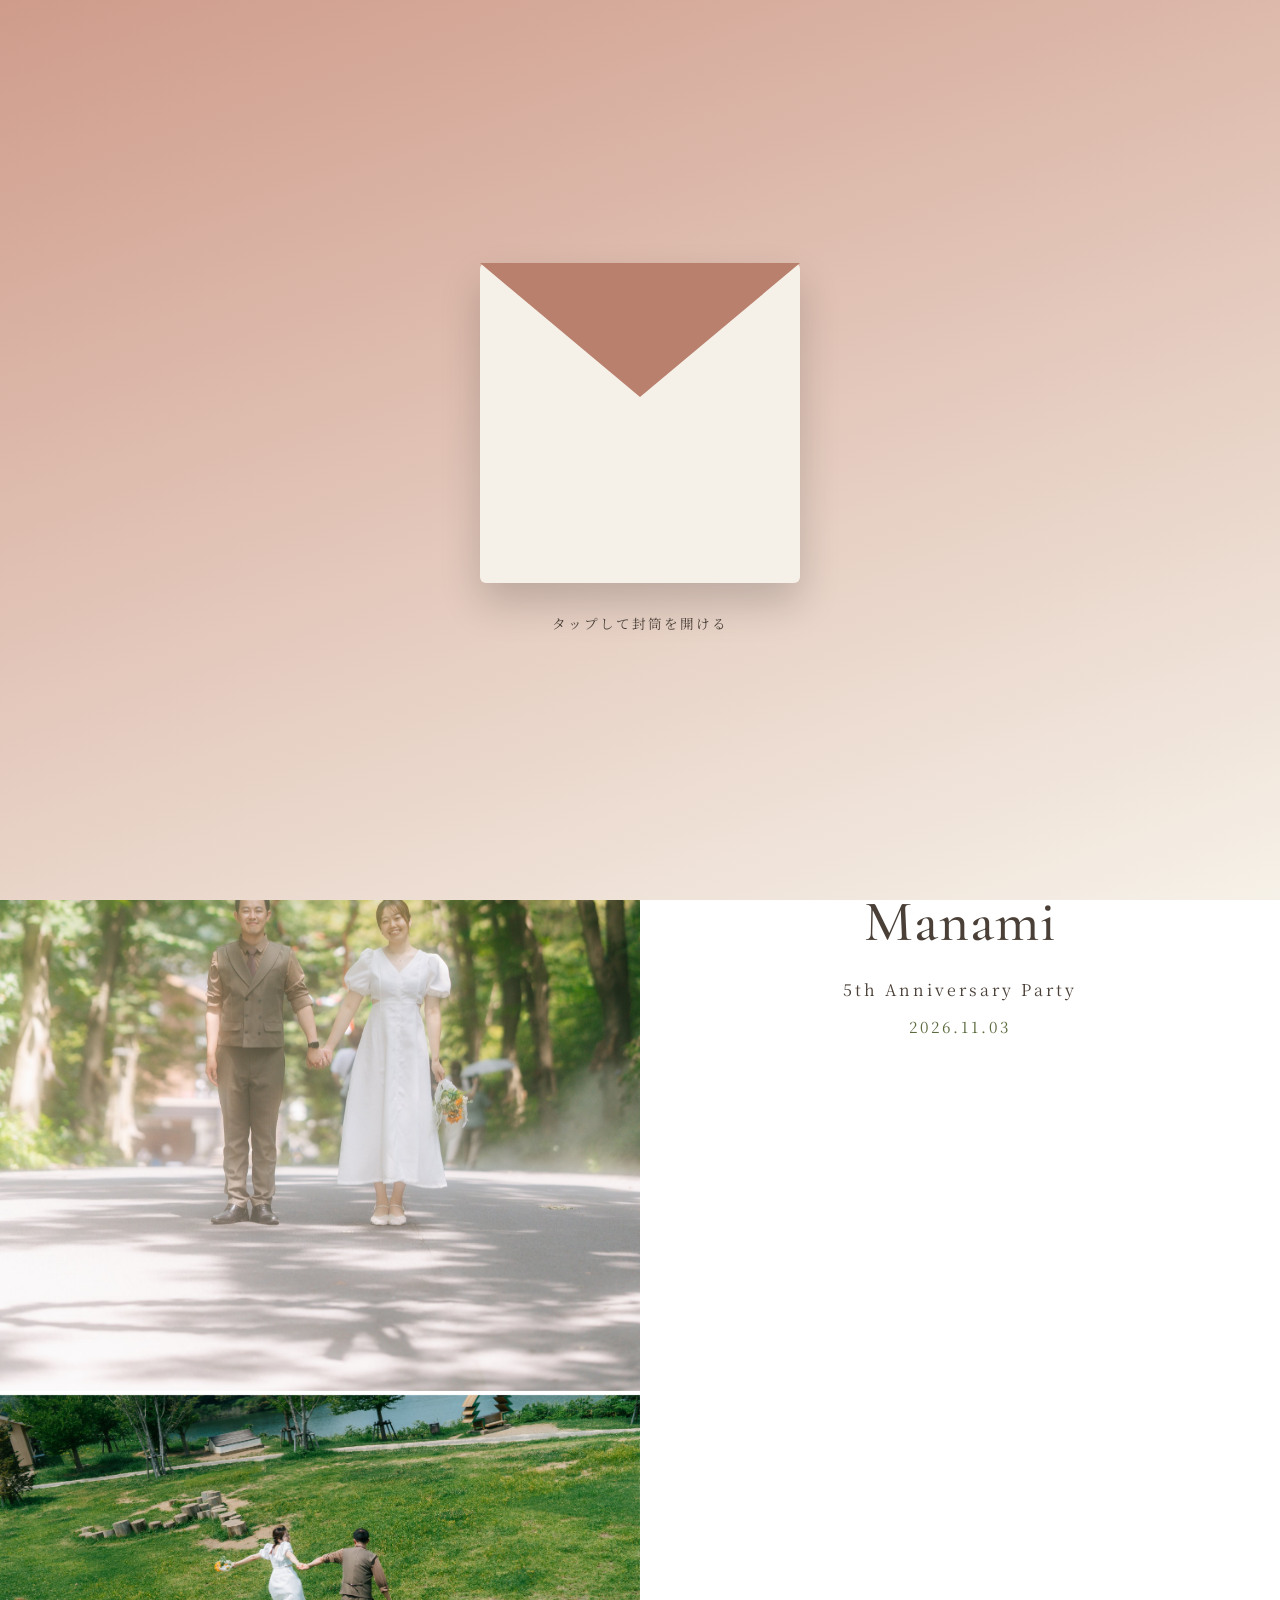
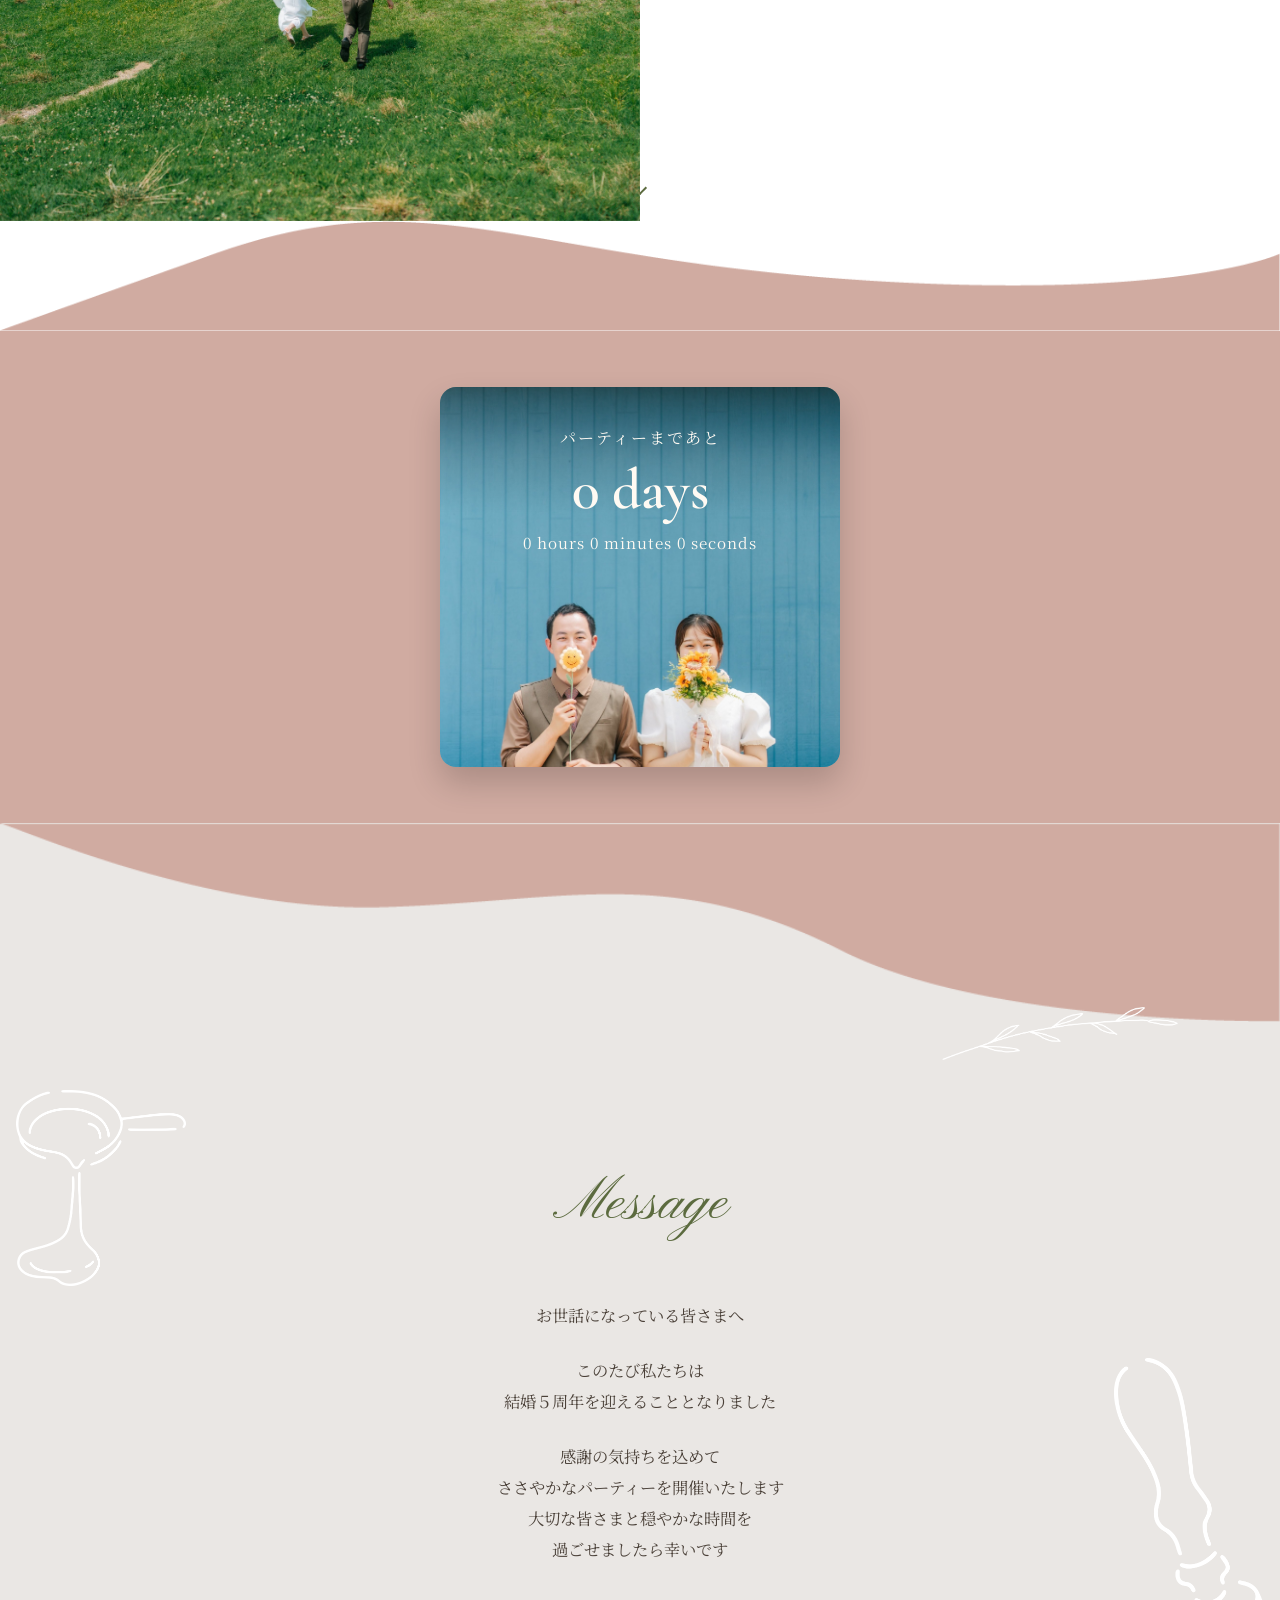
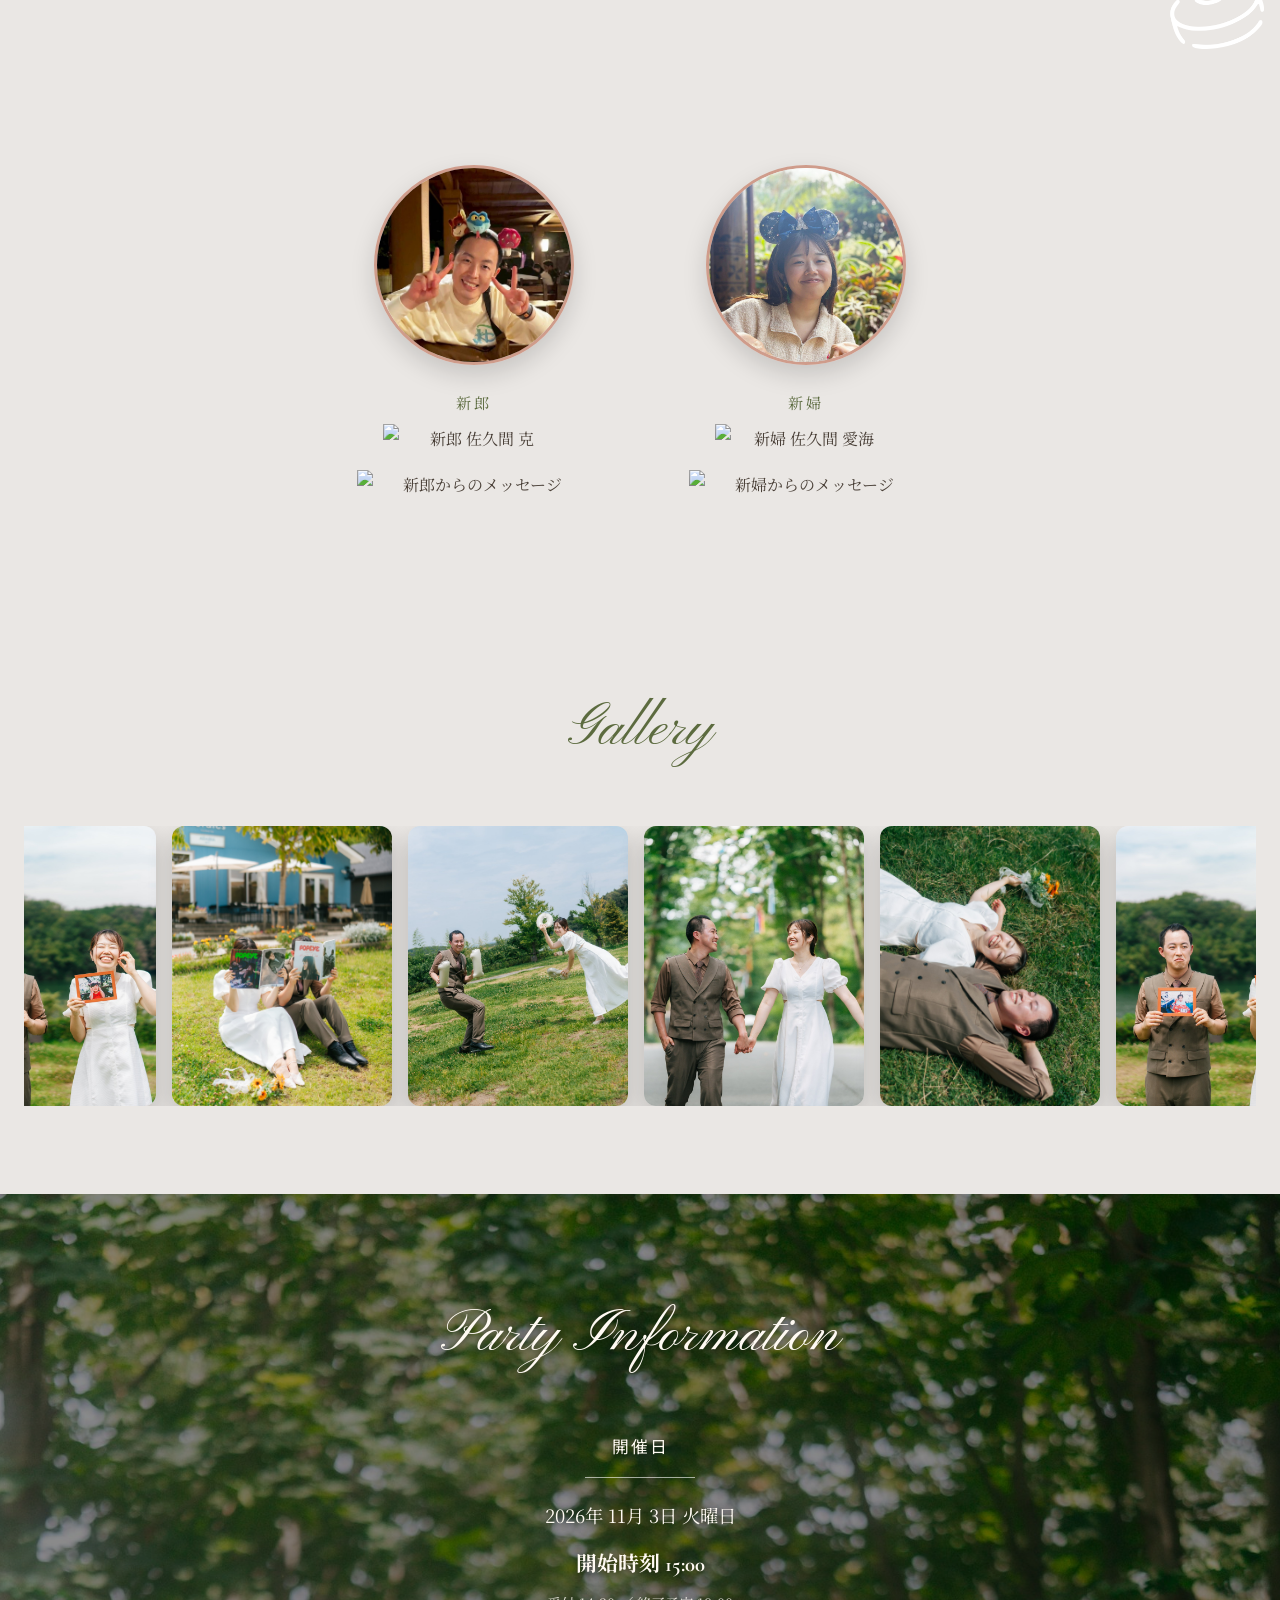
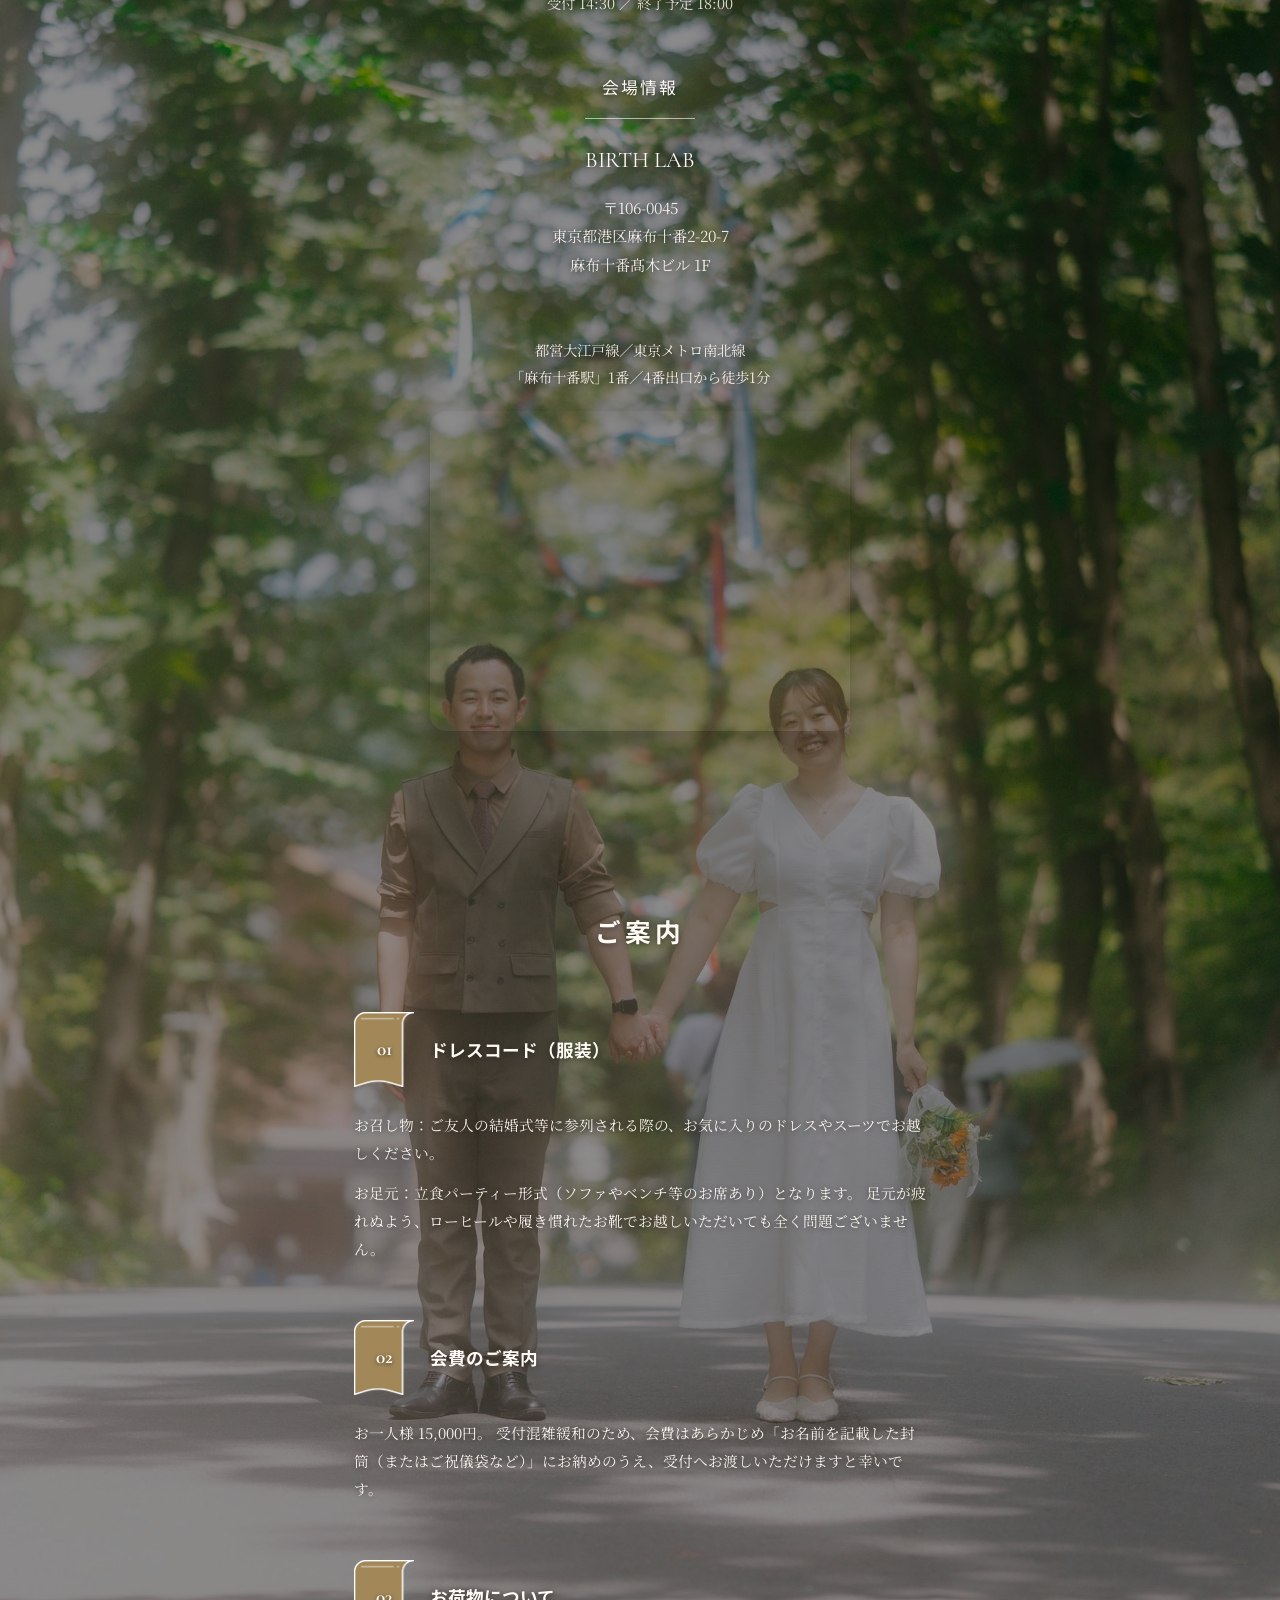
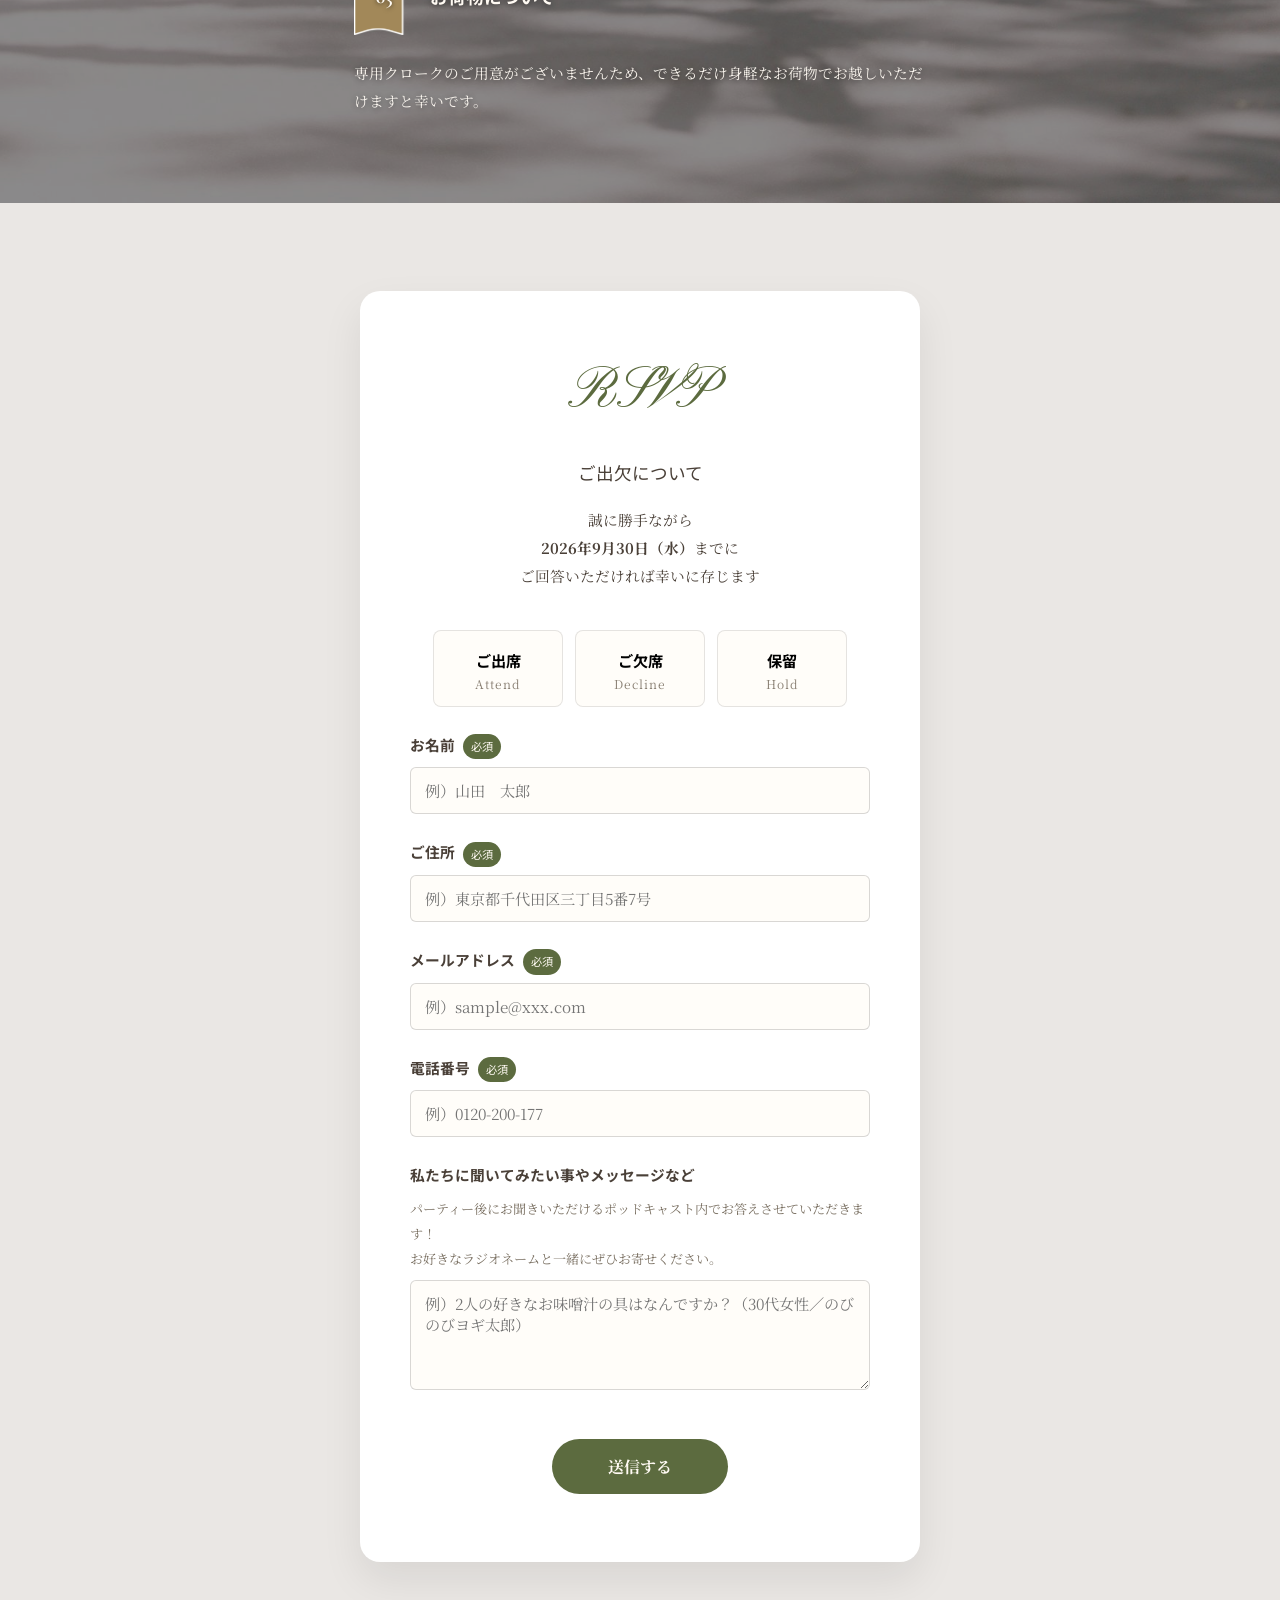
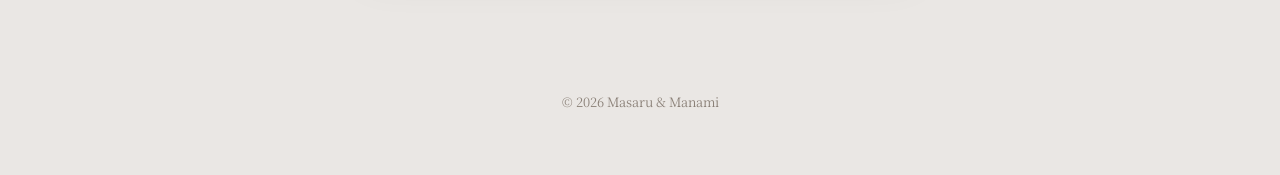
==== commit 2e6743a0: "Update index.html" ====
--- a/index.html
+++ b/index.html
@@ -80,7 +80,7 @@
          images/countdown-connector-top.jpg を差し替えてください
     =========================================================== -->
     <section class="connector connector-top">
-      <img class="connector-img" src="images/countdown-connector-top.jpg" alt="">
+      <img class="connector-img" src="images/countdown-connector-top.png" alt="">
     </section>
 
     <!-- ==========================================================
@@ -112,9 +112,9 @@
          images/countdown-connector-bottom.jpg / countdown-connector-accent.jpg を差し替えてください
     =========================================================== -->
     <section class="connector connector-bottom">
-      <img class="connector-img" src="images/countdown-connector-bottom.jpg" alt="">
+      <img class="connector-img" src="images/countdown-connector-bottom.png" alt="">
       <!-- アクセント画像：サイズや位置は Invitation.css の .connector-accent-img で調整できる -->
-      <img class="connector-accent-img" src="images/countdown-connector-accent.jpg" alt="">
+      <img class="connector-accent-img" src="images/countdown-connector-accent.png" alt="">
     </section>
 
     <!-- ==========================================================
--- a/Invitation.css
+++ b/Invitation.css
@@ -5,8 +5,8 @@
 :root {
   --color-white: #ffffff;
   --color-cream: #f6f1e8;
-  --color-cream-dark: #ece3d3;   /* 出欠(RSVP)まわりで使っていた色。今回はカウントダウン〜フッターの共通背景色として使用 */
-  --color-message-bg: #f1e9db;   /* メッセージ＆その前後の接続セクションで使う背景色 */
+  --color-cream-dark: #eae7e4;   /* メッセージ以降(プロフィール/ギャラリー/RSVP外側/フッター)の共通背景色 */
+  --color-message-bg: #eae7e4;   /* メッセージ＆その前後の接続セクションもこの色に統一 */
   --color-pink: #cf9c8b;
   --color-pink-dark: #b9806e;
   --color-olive: #5c6b3f;
@@ -108,7 +108,7 @@
   display: block;
 }
 /* アクセント画像：横幅いっぱいにはせず、サイズ・位置を自由に調整できるようにしている。
-   数値(width/right/bottom)を変えるだけでサイズや位置を変更可能 */
+   修正点：影をなくし、背景に溶け込むような配置に変更 */
 .connector-accent-img {
   position: absolute;
   right: 8%;
@@ -116,7 +116,7 @@
   width: 42%;
   max-width: 240px;
   border-radius: 12px;
-  box-shadow: 0 14px 28px rgba(0, 0, 0, 0.2);
+  box-shadow: none;
 }
 
 
@@ -175,11 +175,12 @@
 }
 
 /* アクセント画像共通スタイル。個別の位置・サイズは
-   .message-accent-1 / .message-accent-2 でそれぞれ指定している */
+   .message-accent-1 / .message-accent-2 でそれぞれ指定している。
+   修正点：影をなくし、背景に溶け込むような配置に変更 */
 .message-accent-img {
   position: absolute;
   border-radius: 12px;
-  box-shadow: 0 12px 26px rgba(0, 0, 0, 0.18);
+  box-shadow: none;
   z-index: 0;
 }
 .message-accent-1 {
@@ -196,7 +197,7 @@
 }
 
 /* 本文はアクセント画像より手前(z-index高)に表示する */
-.bg-photo-content {
+.message-content {
   position: relative;
   z-index: 1;
   text-align: center;
@@ -330,29 +331,33 @@
 
 /* ================================================================
    ② ヒーローセクション
-   修正点：背景を白に、写真を縦並びに、飾り文字を「Invitation」に変更
+   修正点：
+   ・写真3枚が上下左に余白なく敷き詰められ、センターラインまで拡大
+   ・「wedding」はヒーロー右上の角に余白なくぴったり配置
+   ・「invitation」はヒーロー左下の角に余白なくぴったり配置
 ================================================================ */
 .hero {
   position: relative;
   min-height: 100vh;
   background: var(--color-white);
-  display: flex;
-  flex-direction: column;
-  justify-content: center;
-  padding: 64px 20px;
   overflow: hidden;
-}
-
+  padding: 0; /* 写真を端まで広げるため、セクション自体の余白はなくす */
+}
+
+/* 右上の角にぴったり配置。transform-originを角に固定することで
+   「余白なく角に密着」した状態を作っている */
 .hero-bg-text {
   position: absolute;
-  top: 50%;
-  right: -6%;
-  transform: translateY(-50%) rotate(90deg);
-  transform-origin: center;
+  top: 0;
+  right: 0;
+  margin: 0;
+  transform-origin: top right;
+  transform: rotate(90deg);
   font-family: var(--font-en-script-bold); /* Yellowtail: Message等より太い専用の筆記体 */
-  font-size: clamp(3.2rem, 18vw, 7rem);
+  font-size: clamp(2.6rem, 14vw, 5.5rem);
+  line-height: 1;
   color: var(--color-olive);
-  opacity: 0.12;
+  opacity: 0.14;
   white-space: nowrap;
   pointer-events: none;
 }
@@ -361,25 +366,26 @@
   position: relative;
   z-index: 1;
   display: flex;
-  flex-direction: row;       /* 常に左右2カラム(スマホでも横並び) */
-  align-items: center;
-  gap: 20px;
-}
-
-/* 左カラム：写真3枚を縦に並べる。画面幅の4割程度に固定している */
+  flex-direction: row;
+  align-items: stretch; /* 写真を上下いっぱいに広げる */
+  min-height: 100vh;
+}
+
+/* 左カラム：写真3枚。上下左に余白なく敷き詰め、幅はセンターライン(50%)まで */
 .hero-gallery {
   position: relative; /* 透かし文字(hero-watermark)の基準位置にするため */
-  flex: 0 0 40%;
+  flex: 0 0 50%;
   display: flex;
   flex-direction: column;
-  gap: 8px;
+  gap: 4px; /* 写真同士の隙間はごく小さく。完全に0にしたい場合はここを0に変更 */
 }
 
 .hero-gallery img {
+  flex: 1; /* 3枚で高さを均等に分け合い、上下いっぱいに広がる */
   width: 100%;
-  height: clamp(120px, 24vw, 220px);
+  height: 100%;
   object-fit: cover;
-  border-radius: 4px;
+  border-radius: 0; /* 端まで広げるため角丸はなくす */
   opacity: 0;
   animation: fadeUp 1s ease forwards;
 }
@@ -387,19 +393,21 @@
 .hero-gallery img:nth-child(2) { animation-delay: 0.4s; }
 .hero-gallery img:nth-child(3) { animation-delay: 0.6s; }
 
-/* 写真の「手前」に重ねる透かし文字「invitation」。
-   画像より前面(z-indexが高い)に、半透明の白文字で配置している */
+/* 左下の角にぴったり配置する透かし文字「invitation」。
+   写真の手前(z-indexが高い)に、半透明の白文字で配置している */
 .hero-watermark {
   position: absolute;
-  left: -4px;
-  top: 50%;
-  transform: translateY(-50%) rotate(-90deg);
-  transform-origin: left center;
+  left: 0;
+  bottom: 0;
+  margin: 0;
+  transform-origin: bottom left;
+  transform: rotate(-90deg);
   z-index: 2;
   font-family: var(--font-en-script-bold);
-  font-size: clamp(1.6rem, 9vw, 2.6rem);
+  font-size: clamp(1.6rem, 10vw, 3rem);
+  line-height: 1;
   letter-spacing: 2px;
-  color: rgba(255, 255, 255, 0.6);
+  color: rgba(255, 255, 255, 0.75);
   white-space: nowrap;
   pointer-events: none;
 }
@@ -407,7 +415,12 @@
 /* 右カラム：テキストエリア */
 .hero-text {
   flex: 1;
-  text-align: center;
+  display: flex;
+  flex-direction: column;
+  align-items: center;
+  justify-content: center;
+  text-align: center;
+  padding: 40px 24px;
 }
 
 .hero-name {
@@ -581,15 +594,21 @@
   margin-bottom: 6px;
 }
 
-.profile-name {
-  font-family: var(--font-jp-bold);
-  font-size: 1.3rem;
-  font-weight: 700;
-  margin-bottom: 16px;
-}
-
-.profile-comment {
-  font-size: 0.95rem;
+/* 手書き文字(透過PNG)をはめ込む枠。
+   images/groom-name.png / bride-name.png を差し替えるだけで見た目が変わる */
+.profile-name-img {
+  display: block;
+  width: 200px;
+  max-width: 70%;
+  margin: 0 auto 16px;
+}
+
+/* 手書きメッセージ(透過PNG)をはめ込む枠 */
+.profile-message-img {
+  display: block;
+  width: 260px;
+  max-width: 90%;
+  margin: 0 auto;
 }
 
 
@@ -637,12 +656,16 @@
 
 
 /* ================================================================
-   ⑦+⑧+⑨ パーティー情報／アクセス／ご案内 をまとめた
-   オリーブグリーンのパネル（背景画像を差し込み可能）
+   ⑦+⑧+⑨ パーティー情報／アクセス／ご案内 をまとめたパネル
+   修正点：重なり順を「背景色→背景画像→テキスト」の3層だけにし、
+   別レイヤーの色オーバーレイは廃止した。
+   文字の可読性は、画像自体に filter で少し暗さを加えることと、
+   テキストに text-shadow を付けることで確保している。
 ================================================================ */
 .panel-olive {
   position: relative;
   overflow: hidden;
+  background: var(--color-olive-dark); /* 背景色：画像が読み込まれるまでの土台の色 */
 }
 
 .panel-olive-img {
@@ -652,25 +675,22 @@
   height: 100%;
   object-fit: cover;
   z-index: 0;
-}
-
-/*.panel-olive-overlay {
-  position: absolute;
-  inset: 0;
-  z-index: 1;
-  background: linear-gradient(180deg, rgba(92, 107, 63, 0.92) 0%, rgba(65, 76, 44, 0.94) 10%);
-}*/
+  /* 画像そのものを少し暗くして、上に乗る文字が読みやすくなるようにしている */
+  filter: brightness(0.55);
+}
 
 .panel-olive-content {
   position: relative;
-  z-index: 2;
+  z-index: 1;
   color: var(--color-text-light);
+  /* 子要素すべてに継承される。写真の上でも文字の輪郭が分かりやすくなる */
+  text-shadow: 0 1px 6px rgba(0, 0, 0, 0.5);
 }
 
 .party-info,
 .guidance {
   padding: var(--section-padding);
-  /* 親の.panel-oliveがすでに背景を持っているので、ここは透明にする */
+  /* 親の.panel-oliveがすでに背景(色→画像)を持っているので、ここは透明にする */
   background: transparent;
 }
 
@@ -767,11 +787,14 @@
   margin-bottom: 16px;
 }
 
-/* 番号バッジ：images/guidance-number-bg.png を背景に敷き、
+/* 番号バッジ：images/guidance-number-bg.jpg を背景に敷き、
    その上からゴールドの半透明色を重ねて文字を読みやすくしている。
    修正点：以前は正方形(52×52)で cover 指定だったため画像の上下が
    切れてしまっていた。リボン状の縦長サイズにし、background-size を
    contain に変更することで、差し込んだ画像全体が欠けずに収まるようにした。 */
+/* 番号バッジ：色のオーバーレイは廃止し、images/guidance-number-bg.jpg の
+   画像そのものだけを背景として使用する。
+   重なり順：背景色(パネル)→パーティ情報〜ご案内の背景画像→番号バッジ画像→数字 */
 .guidance-number {
   flex-shrink: 0;
   width: 60px;
@@ -784,9 +807,8 @@
   font-weight: 700;
   font-size: 1.2rem;
   border-radius: 4px;
-  background:
-    linear-gradient(rgba(185, 138, 78, 0.82), rgba(185, 138, 78, 0.82)),
-    url("images/guidance-number-bg.png");
+  text-shadow: 0 1px 4px rgba(0, 0, 0, 0.6); /* 画像の上でも数字が読めるように */
+  background-image: url("images/guidance-number-bg.png");
   background-repeat: no-repeat;
   background-position: center;
   background-size: contain; /* 画像が切れないよう cover→contain に変更 */
@@ -811,14 +833,26 @@
 /* ================================================================
    ⑩ RSVPセクション
    修正点：
-   ・出欠まわりの背景色(cream-dark)を、カウントダウン以降の共通色として使う
-   ・RSVPセクションだけは白背景のパネルとして上に重ねる
+   ・セクション全体の背景は#EAE7E4(クリーム)にし、
+     その内側に余白を持たせた白い「紙」のようなカード(.rsvp-card)を重ねる
    ・見出しとリード文の行間を詰めた
    ・送信ボタンを文字サイズに合わせた可変幅ボタンに変更
 ================================================================ */
 .rsvp {
   padding: var(--section-padding);
-  background: var(--color-white); /* RSVP〜送信ボタンまでは白背景を重ねる */
+  background: var(--color-cream-dark); /* #EAE7E4。外側はクリーム背景のまま */
+}
+
+/* 白いカード部分。max-widthと左右autoマージンで中央寄せにし、
+   外側のクリーム色が周囲に見える余白をつくることで
+   「紙の出欠表が置いてある」ような見た目にしている */
+.rsvp-card {
+  max-width: 560px;
+  margin: 0 auto;
+  background: var(--color-white);
+  border-radius: 20px;
+  padding: 48px 28px;
+  box-shadow: 0 18px 40px rgba(0, 0, 0, 0.08);
 }
 
 .rsvp .script-heading {
@@ -1044,12 +1078,6 @@
    レスポンシブ対応
 ================================================================ */
 @media (min-width: 640px) {
-  .hero-gallery {
-    flex: 0 0 44%;
-  }
-  .hero-gallery img {
-    height: clamp(180px, 22vw, 260px);
-  }
   .profile {
     flex-direction: row;
     justify-content: center;
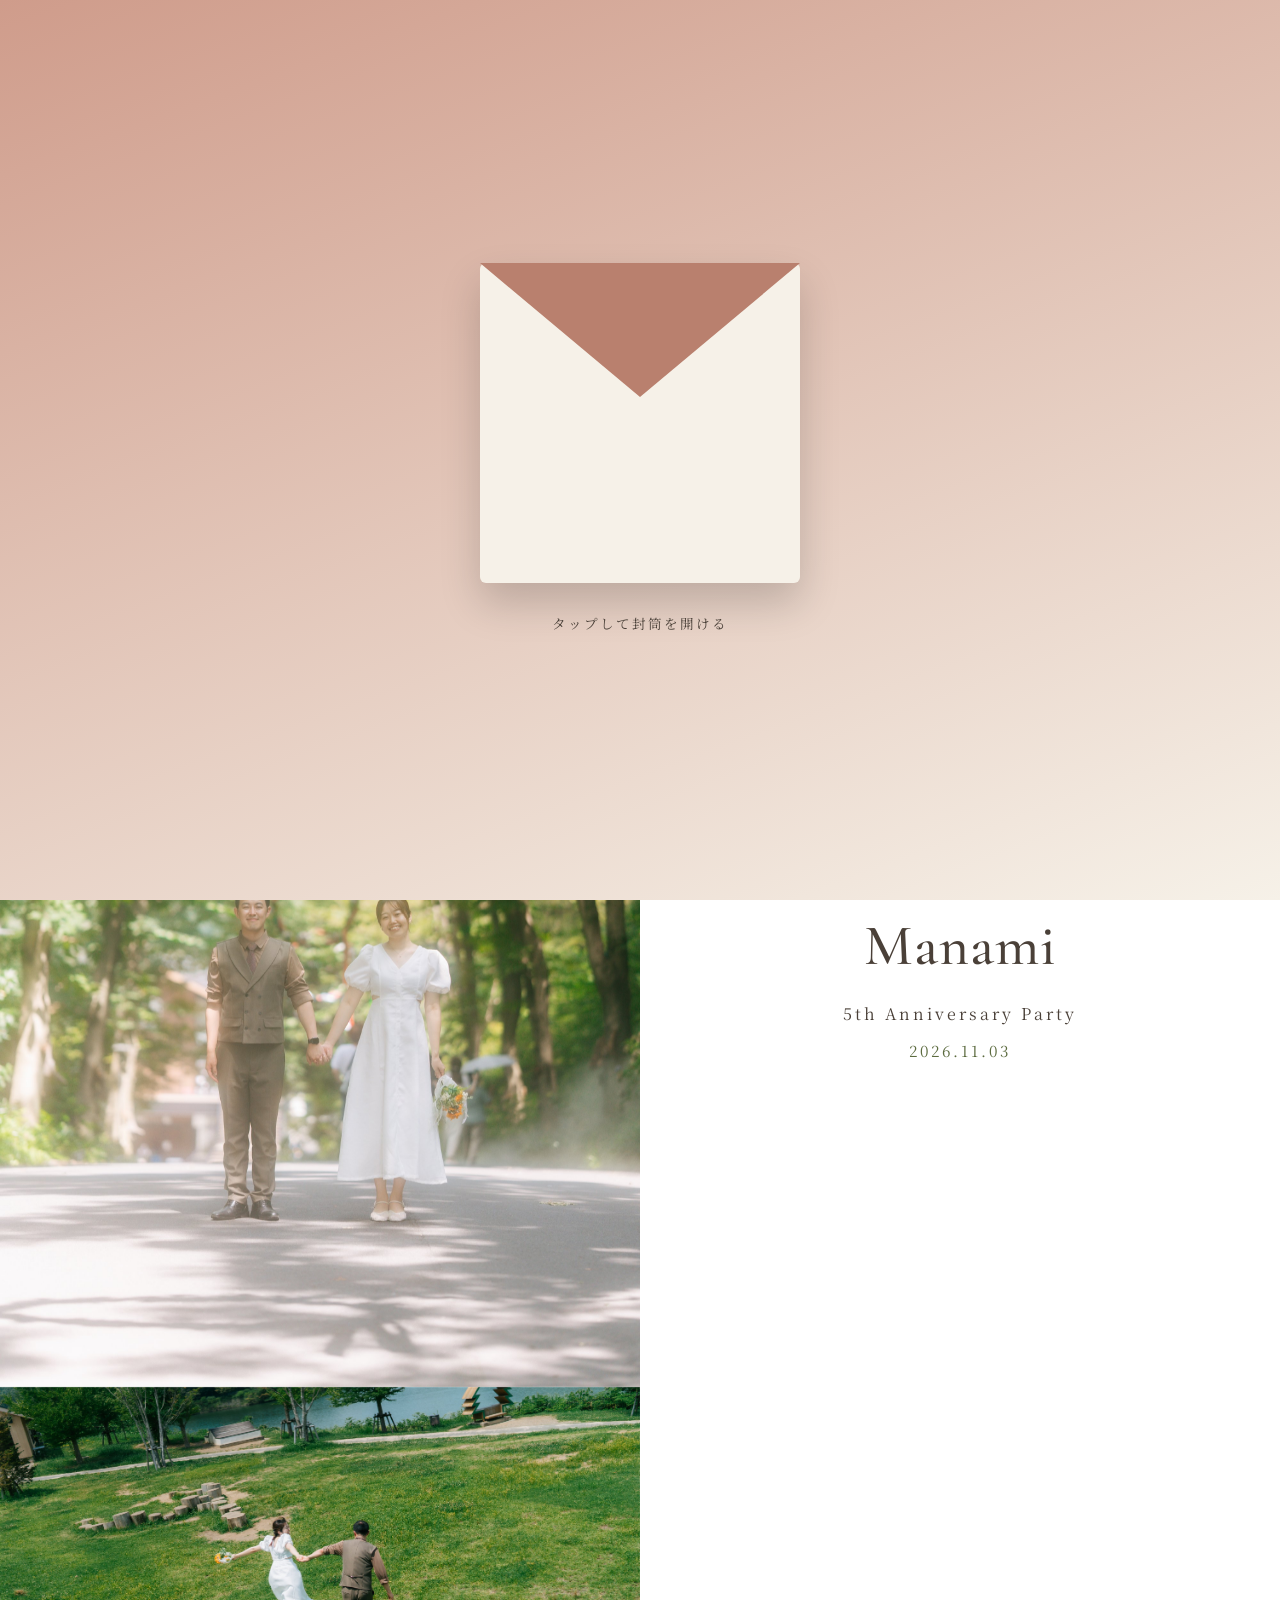
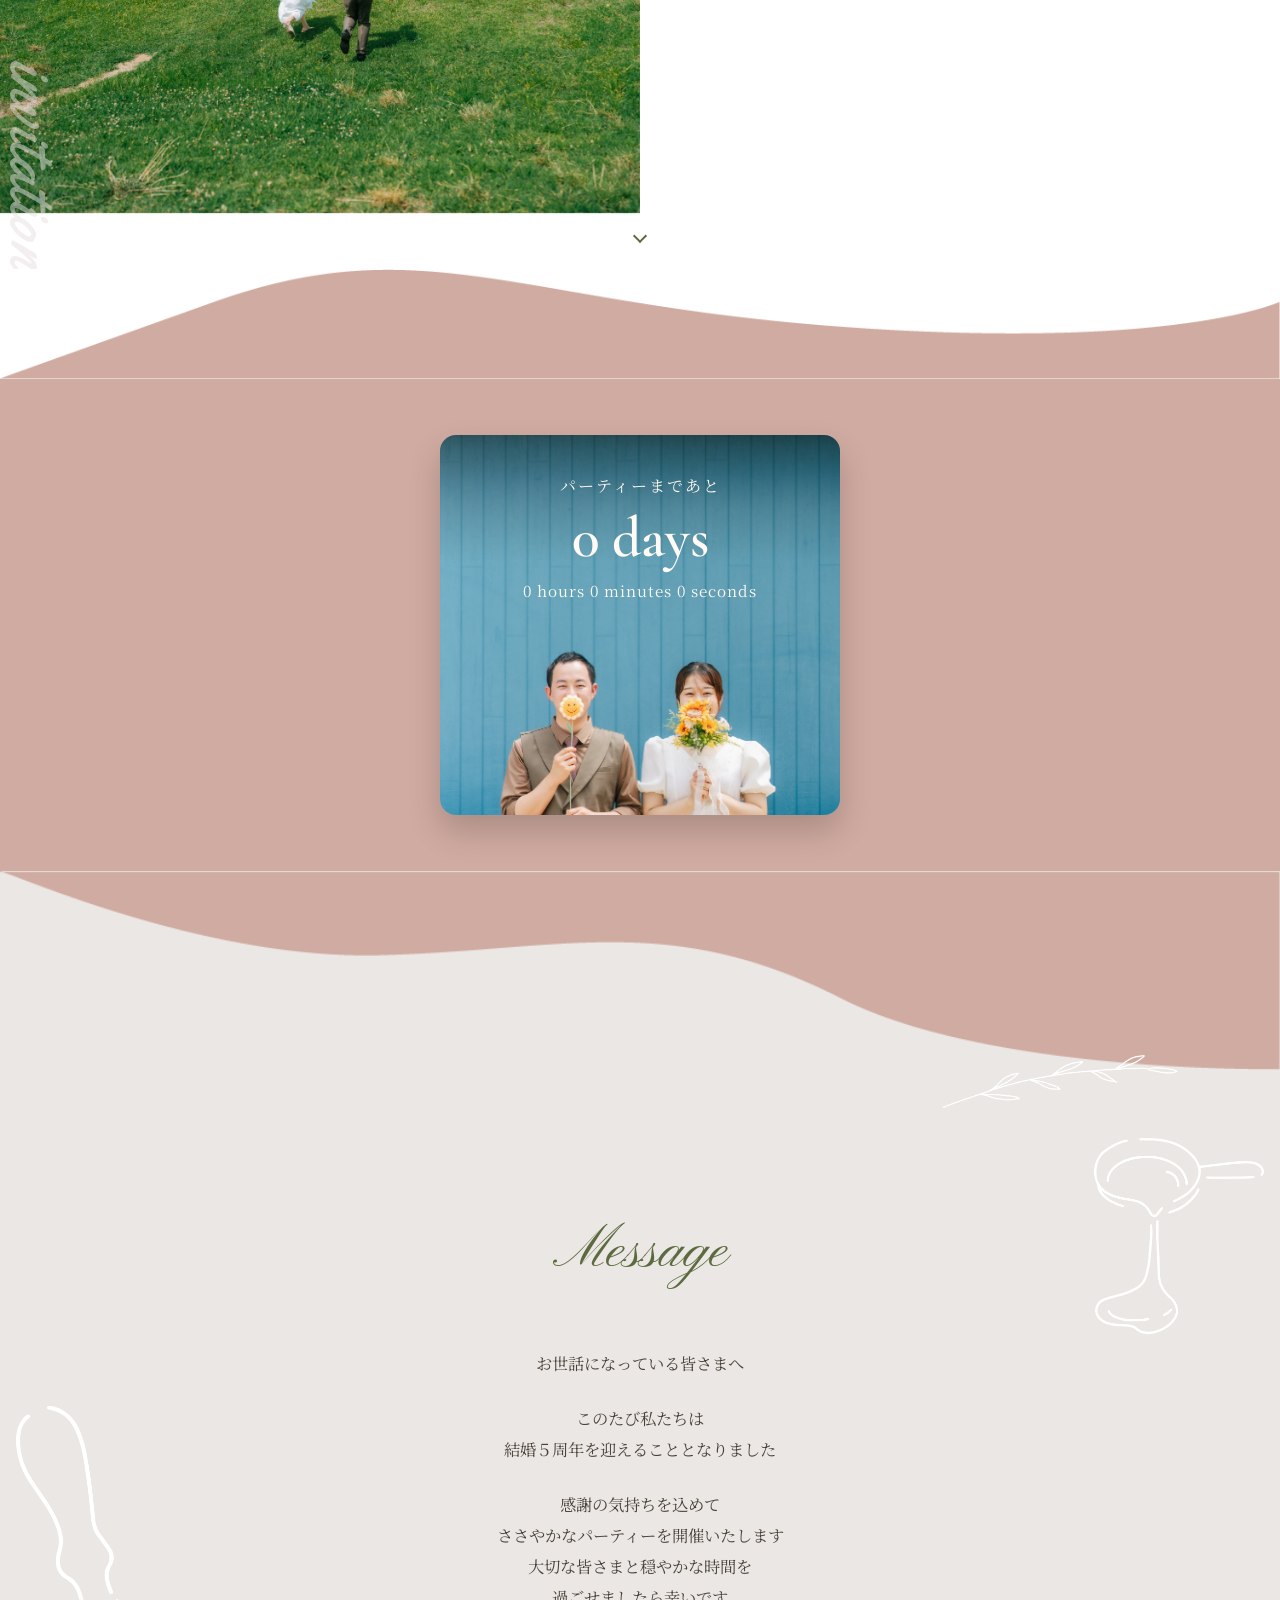
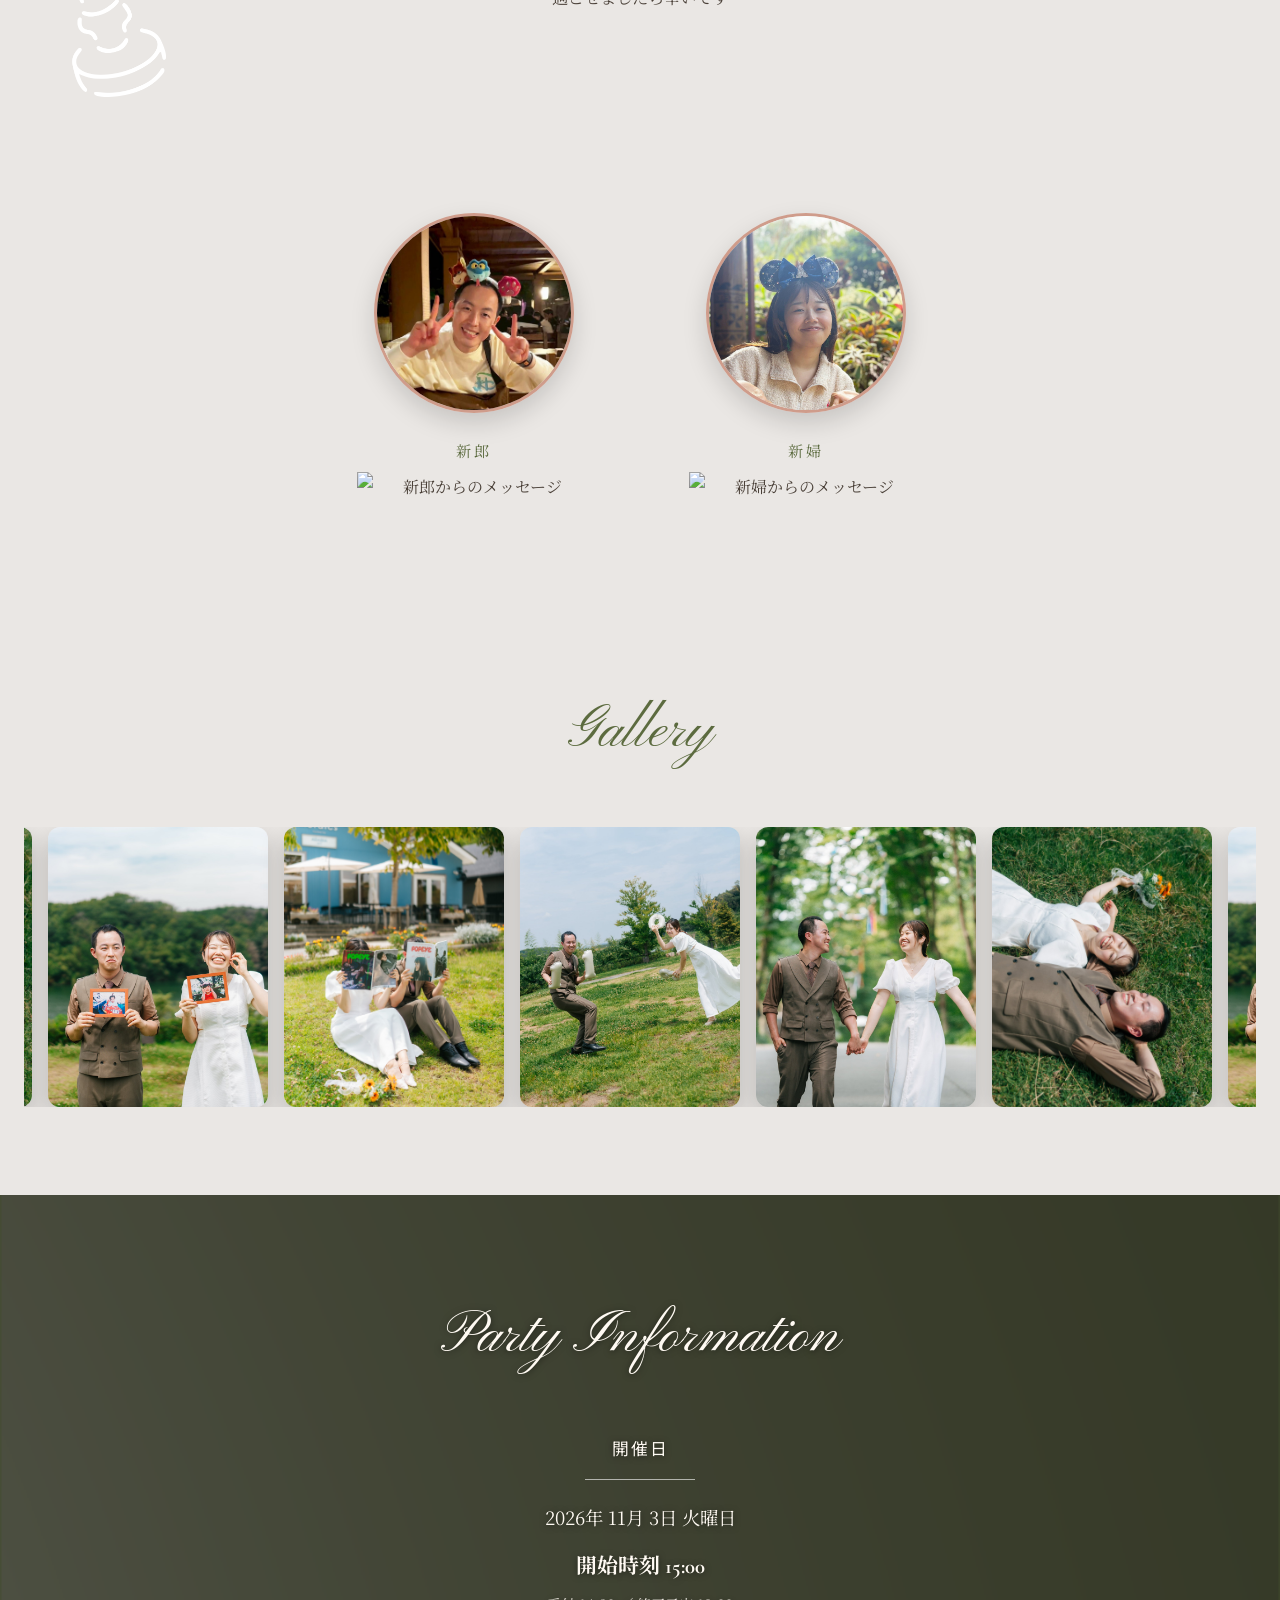
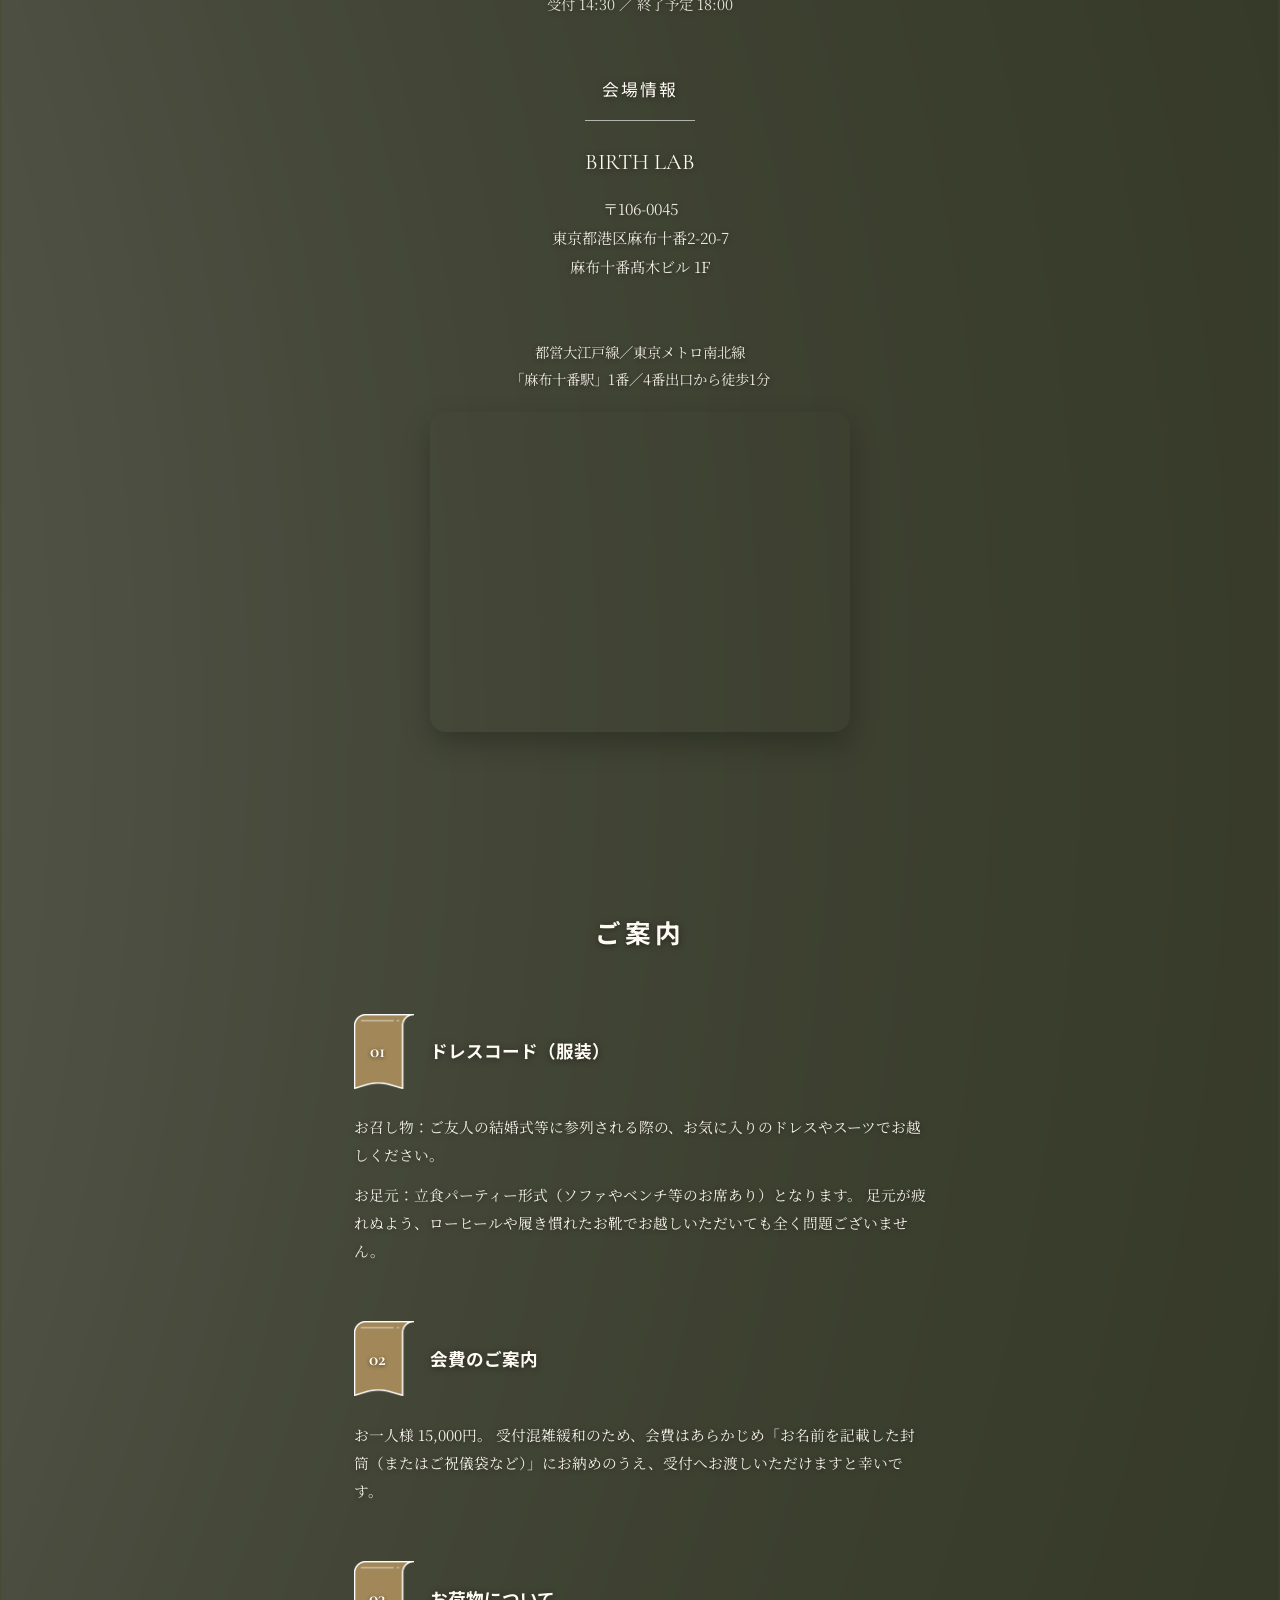
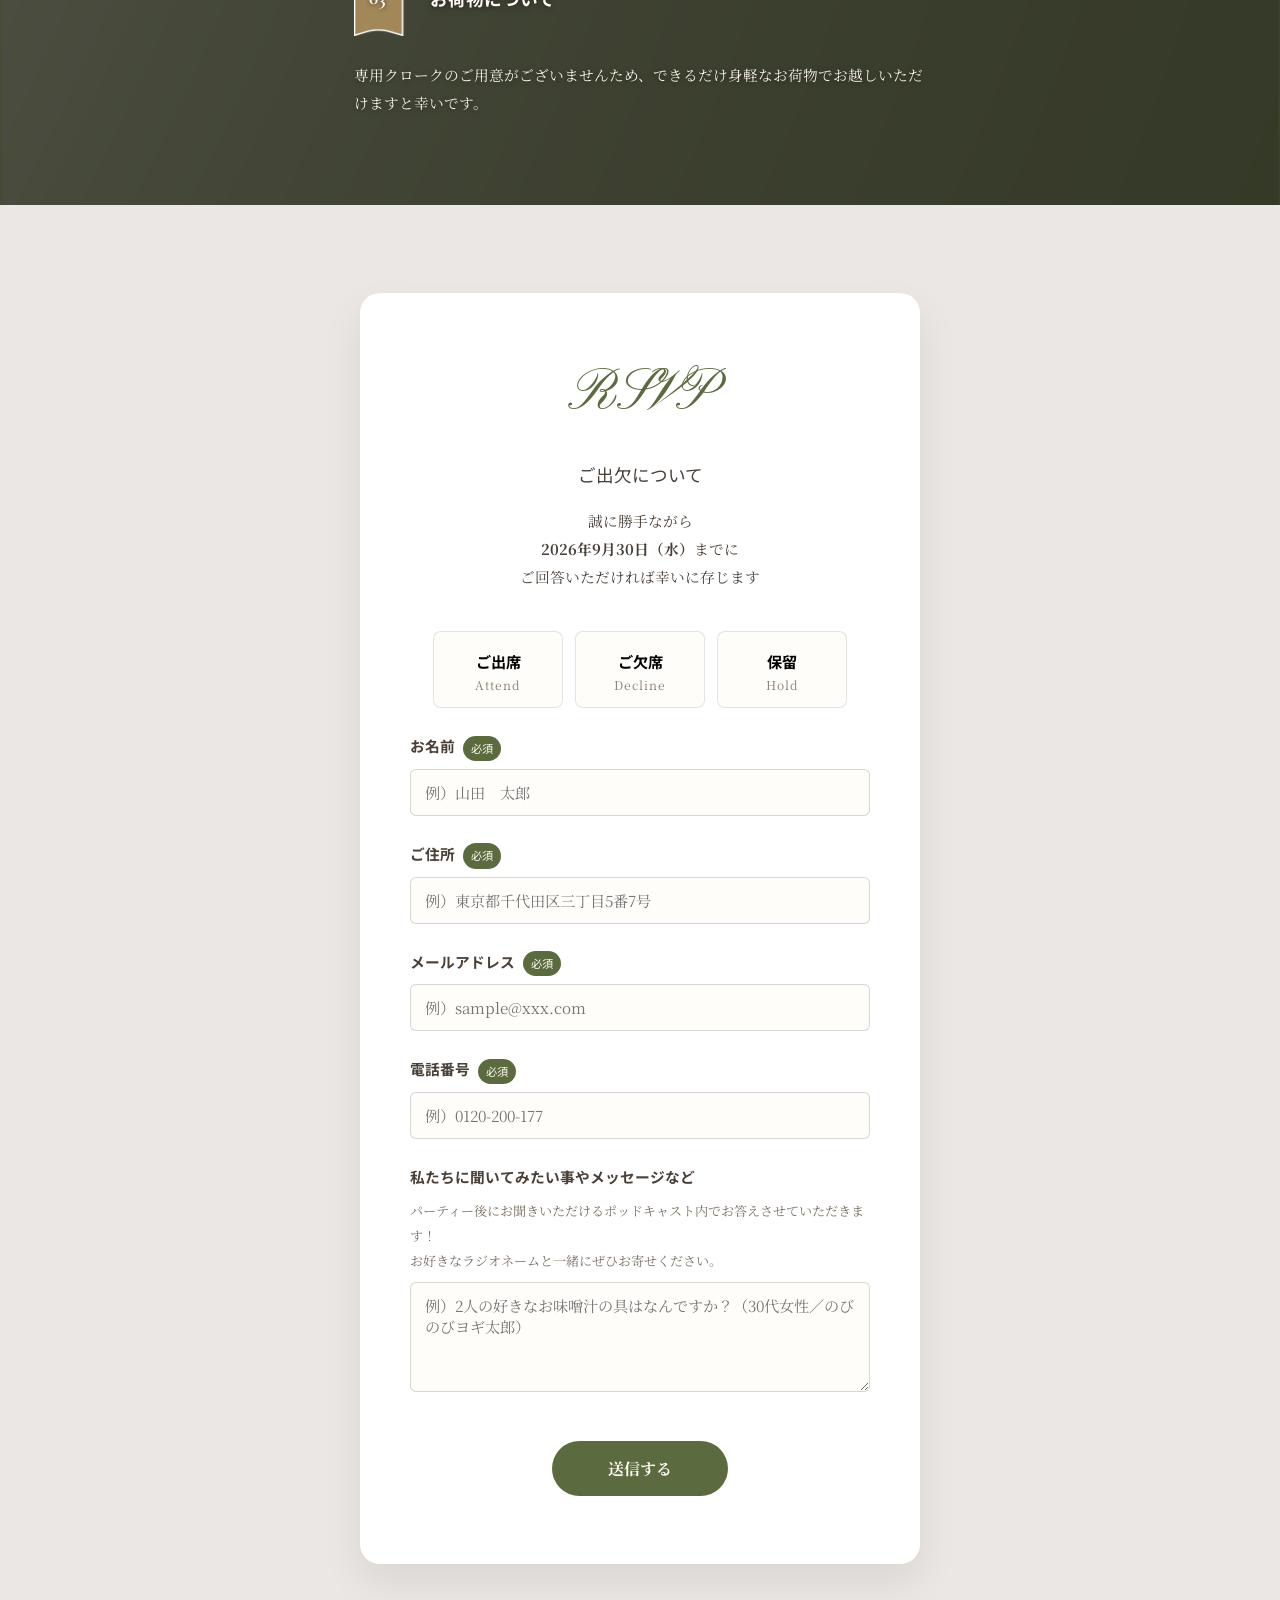
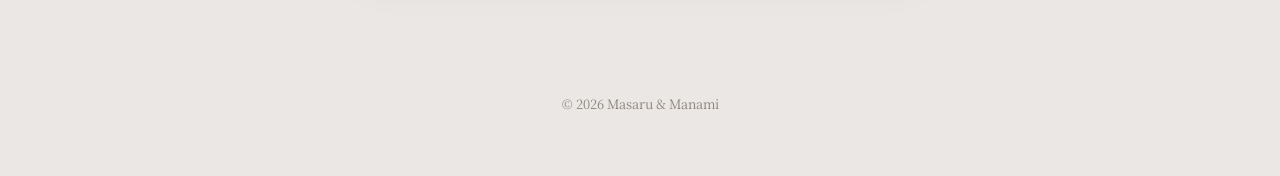
==== commit 9779e8bc: "Update index.html" ====
--- a/index.html
+++ b/index.html
@@ -77,7 +77,7 @@
     <!-- ==========================================================
          ③-a カウントダウン上の接続セクション
          背景色はヒーローと同じ(白)。横幅いっぱいの画像を1枚差し込める。
-         images/countdown-connector-top.jpg を差し替えてください
+         images/countdown-connector-top.png を差し替えてください
     =========================================================== -->
     <section class="connector connector-top">
       <img class="connector-img" src="images/countdown-connector-top.png" alt="">
@@ -109,7 +109,7 @@
          ③-b カウントダウン下の接続セクション
          背景色はメッセージセクションと同じ。横幅いっぱいの画像を1枚と、
          その上に重なるように配置する「アクセント画像」(サイズ調整可)を1枚差し込める。
-         images/countdown-connector-bottom.jpg / countdown-connector-accent.jpg を差し替えてください
+         images/countdown-connector-bottom.png / countdown-connector-accent.png を差し替えてください
     =========================================================== -->
     <section class="connector connector-bottom">
       <img class="connector-img" src="images/countdown-connector-bottom.png" alt="">
@@ -121,11 +121,11 @@
          ④ メッセージセクション
          修正点：単色背景(#EAE7E4)の上に、サイズ調整できる
          「アクセント画像」を2枚、影なしで背景に溶け込むように配置
-         images/message-accent1.jpg / message-accent2.jpg を差し替えてください
+         images/message-accent1.png / message-accent2.jpg を差し替えてください
     =========================================================== -->
     <section class="message">
-      <!-- アクセント画像2枚。位置・サイズは Invitation.css の
-           .message-accent-1 / .message-accent-2 でそれぞれ調整できる -->
+      <!-- アクセント画像2枚。1枚目は右上、2枚目は左下あたりに配置。
+           位置・サイズは Invitation.css の .message-accent-1 / .message-accent-2 でそれぞれ調整できる -->
       <img class="message-accent-img message-accent-1" src="images/message-accent1.png" alt="">
       <img class="message-accent-img message-accent-2" src="images/message-accent2.png" alt="">
 
@@ -149,9 +149,8 @@
          修正点：
          ・Safari(iPhone)でも正しく表と裏が切り替わるよう
            Invitation.css側でベンダープレフィックスを追加
-         ・「名前」「メッセージ」は、後日手書き文字の透過PNGを
-           はめ込む予定とのことなので、テキストではなく画像の
-           「枠」として用意した（images/groom-name.png 等を差し替えるだけでOK）
+         ・「メッセージ」は、後日手書き文字の透過PNGをはめ込む予定
+           （末尾に署名として名前も入る想定のため、名前用の画像枠は削除した）
     =========================================================== -->
     <section class="profile">
       <div class="profile-card">
@@ -162,9 +161,8 @@
           </span>
         </button>
         <p class="profile-role">新郎</p>
-        <!-- 手書き文字(透過PNG)をはめ込む枠。images/groom-name.png を差し替えてください -->
-        <img class="profile-name-img" src="images/groom-name.png" alt="新郎 佐久間 克">
-        <!-- 手書きメッセージ(透過PNG)をはめ込む枠。images/groom-message.png を差し替えてください -->
+        <!-- 手書きメッセージ(透過PNG・末尾に署名として名前も含む予定)をはめ込む枠。
+             images/groom-message.png を差し替えてください -->
         <img class="profile-message-img" src="images/groom-message.png" alt="新郎からのメッセージ">
       </div>
 
@@ -176,7 +174,6 @@
           </span>
         </button>
         <p class="profile-role">新婦</p>
-        <img class="profile-name-img" src="images/bride-name.png" alt="新婦 佐久間 愛海">
         <img class="profile-message-img" src="images/bride-message.png" alt="新婦からのメッセージ">
       </div>
     </section>
@@ -260,7 +257,7 @@
         <!-- ==========================================================
              ⑨ ご案内セクション
              修正点：
-             ・番号バッジは画像(images/guidance-number-bg.jpg)そのものを
+             ・番号バッジは画像(images/guidance-number-bg.png)そのものを
                背景として使用し、色のオーバーレイは廃止した
              ・重なり順：背景色→パーティ情報〜ご案内の背景画像→
                番号バッジ画像→数字、の順になっている
--- a/Invitation.css
+++ b/Invitation.css
@@ -187,13 +187,13 @@
   width: 34%;
   max-width: 170px;
   top: 28px;
-  left: 16px;
+  right: 16px;
 }
 .message-accent-2 {
   width: 30%;
   max-width: 150px;
   bottom: 28px;
-  right: 16px;
+  left: 16px;
 }
 
 /* 本文はアクセント画像より手前(z-index高)に表示する */
@@ -344,20 +344,23 @@
   padding: 0; /* 写真を端まで広げるため、セクション自体の余白はなくす */
 }
 
-/* 右上の角にぴったり配置。transform-originを角に固定することで
-   「余白なく角に密着」した状態を作っている */
+/* 右上の角にぴったり配置。
+   writing-mode: vertical-rl を使うと「1文字目が上端に来る」形で
+   自然に縦書きになるため、rotateで無理やり回転させるより正確に角へ密着させられる。
+   ※フォントサイズは「文字列全体が高さの約70%になる」目安の値。
+     文字数やフォントを変える場合はここを調整してください。 */
 .hero-bg-text {
   position: absolute;
   top: 0;
   right: 0;
   margin: 0;
-  transform-origin: top right;
-  transform: rotate(90deg);
+  writing-mode: vertical-rl;
+  text-orientation: mixed;
   font-family: var(--font-en-script-bold); /* Yellowtail: Message等より太い専用の筆記体 */
-  font-size: clamp(2.6rem, 14vw, 5.5rem);
+  font-size: clamp(2.5rem, 10vh, 6rem); /* 目安：高さの約70%になるサイズ。手動調整推奨 */
   line-height: 1;
-  color: var(--color-olive);
-  opacity: 0.14;
+  color: #545c38;
+  opacity: 0.3;
   white-space: nowrap;
   pointer-events: none;
 }
@@ -377,7 +380,7 @@
   flex: 0 0 50%;
   display: flex;
   flex-direction: column;
-  gap: 4px; /* 写真同士の隙間はごく小さく。完全に0にしたい場合はここを0に変更 */
+  gap: 0; /* 写真同士の隙間を完全になくす */
 }
 
 .hero-gallery img {
@@ -391,23 +394,30 @@
 }
 .hero-gallery img:nth-child(1) { animation-delay: 0.2s; }
 .hero-gallery img:nth-child(2) { animation-delay: 0.4s; }
-.hero-gallery img:nth-child(3) { animation-delay: 0.6s; }
+/* 3枚目の下だけ、スクロール案内の矢印と重ならないよう余白をあける */
+.hero-gallery img:nth-child(3) {
+  animation-delay: 0.6s;
+  margin-bottom: 56px;
+}
 
 /* 左下の角にぴったり配置する透かし文字「invitation」。
-   写真の手前(z-indexが高い)に、半透明の白文字で配置している */
+   写真の手前(z-indexが高い)に配置。writing-mode: vertical-rl だと
+   「1文字目が上・最後の文字が下」の順で縦書きになるため、
+   bottom:0を基準にすると自然に「最後の文字が下端に密着」する形になる。 */
 .hero-watermark {
   position: absolute;
   left: 0;
   bottom: 0;
   margin: 0;
-  transform-origin: bottom left;
-  transform: rotate(-90deg);
+  writing-mode: vertical-rl;
+  text-orientation: mixed;
   z-index: 2;
   font-family: var(--font-en-script-bold);
-  font-size: clamp(1.6rem, 10vw, 3rem);
+  font-size: clamp(1.8rem, 7vh, 4rem); /* 目安：高さの約70%になるサイズ。手動調整推奨 */
   line-height: 1;
   letter-spacing: 2px;
-  color: rgba(255, 255, 255, 0.75);
+  color: #e6e0de;
+  opacity: 0.5;
   white-space: nowrap;
   pointer-events: none;
 }
@@ -594,16 +604,7 @@
   margin-bottom: 6px;
 }
 
-/* 手書き文字(透過PNG)をはめ込む枠。
-   images/groom-name.png / bride-name.png を差し替えるだけで見た目が変わる */
-.profile-name-img {
-  display: block;
-  width: 200px;
-  max-width: 70%;
-  margin: 0 auto 16px;
-}
-
-/* 手書きメッセージ(透過PNG)をはめ込む枠 */
+/* 手書きメッセージ(透過PNG・末尾に署名として名前も含む想定)をはめ込む枠 */
 .profile-message-img {
   display: block;
   width: 260px;
@@ -787,12 +788,12 @@
   margin-bottom: 16px;
 }
 
-/* 番号バッジ：images/guidance-number-bg.jpg を背景に敷き、
+/* 番号バッジ：images/guidance-number-bg.png を背景に敷き、
    その上からゴールドの半透明色を重ねて文字を読みやすくしている。
    修正点：以前は正方形(52×52)で cover 指定だったため画像の上下が
    切れてしまっていた。リボン状の縦長サイズにし、background-size を
    contain に変更することで、差し込んだ画像全体が欠けずに収まるようにした。 */
-/* 番号バッジ：色のオーバーレイは廃止し、images/guidance-number-bg.jpg の
+/* 番号バッジ：色のオーバーレイは廃止し、images/guidance-number-bg.png の
    画像そのものだけを背景として使用する。
    重なり順：背景色(パネル)→パーティ情報〜ご案内の背景画像→番号バッジ画像→数字 */
 .guidance-number {
@@ -802,6 +803,9 @@
   display: flex;
   align-items: center;
   justify-content: center;
+  /* 垂れた布のような画像の形状に合わせ、数字をセンターより少し左に寄せる。
+     padding-rightを大きめにすることで、中央寄せの基準位置を左へずらしている */
+  padding: 0 18px 0 4px;
   color: var(--color-text-light);
   font-family: var(--font-en-serif);
   font-weight: 700;
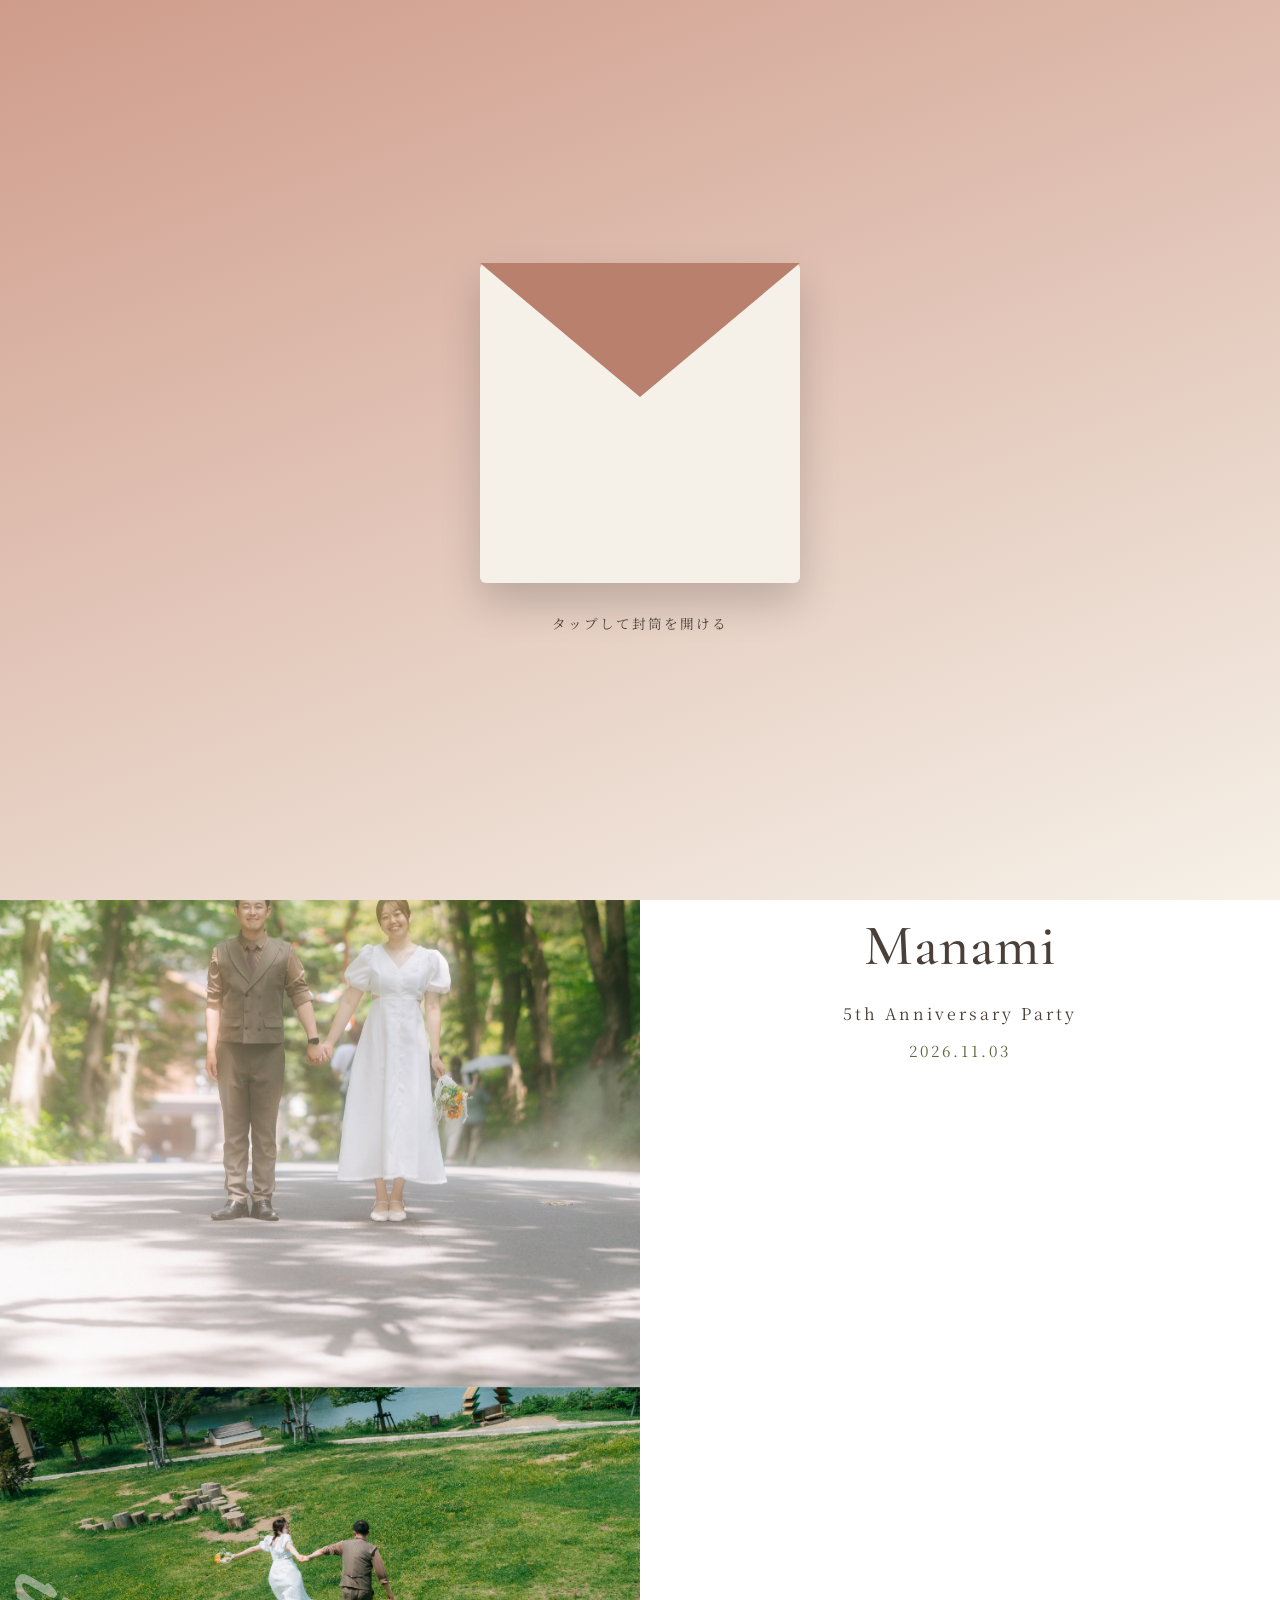
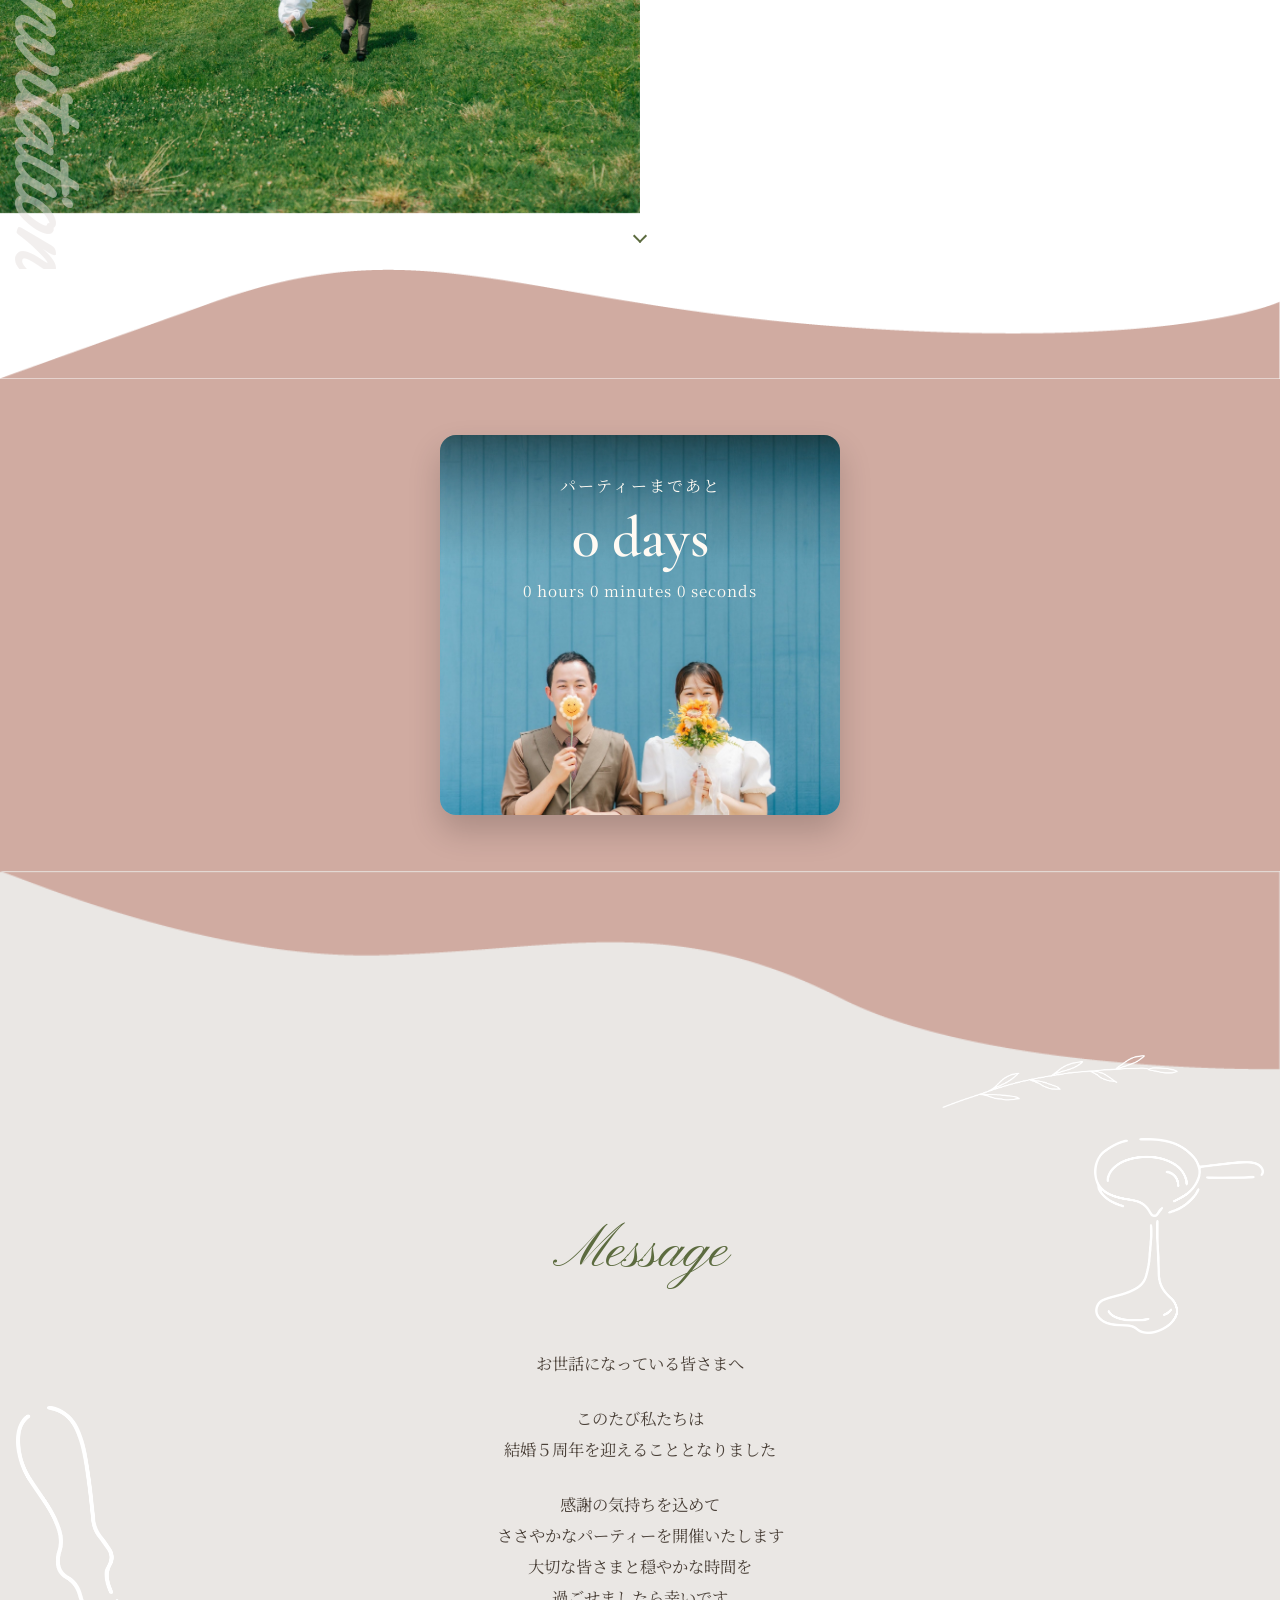
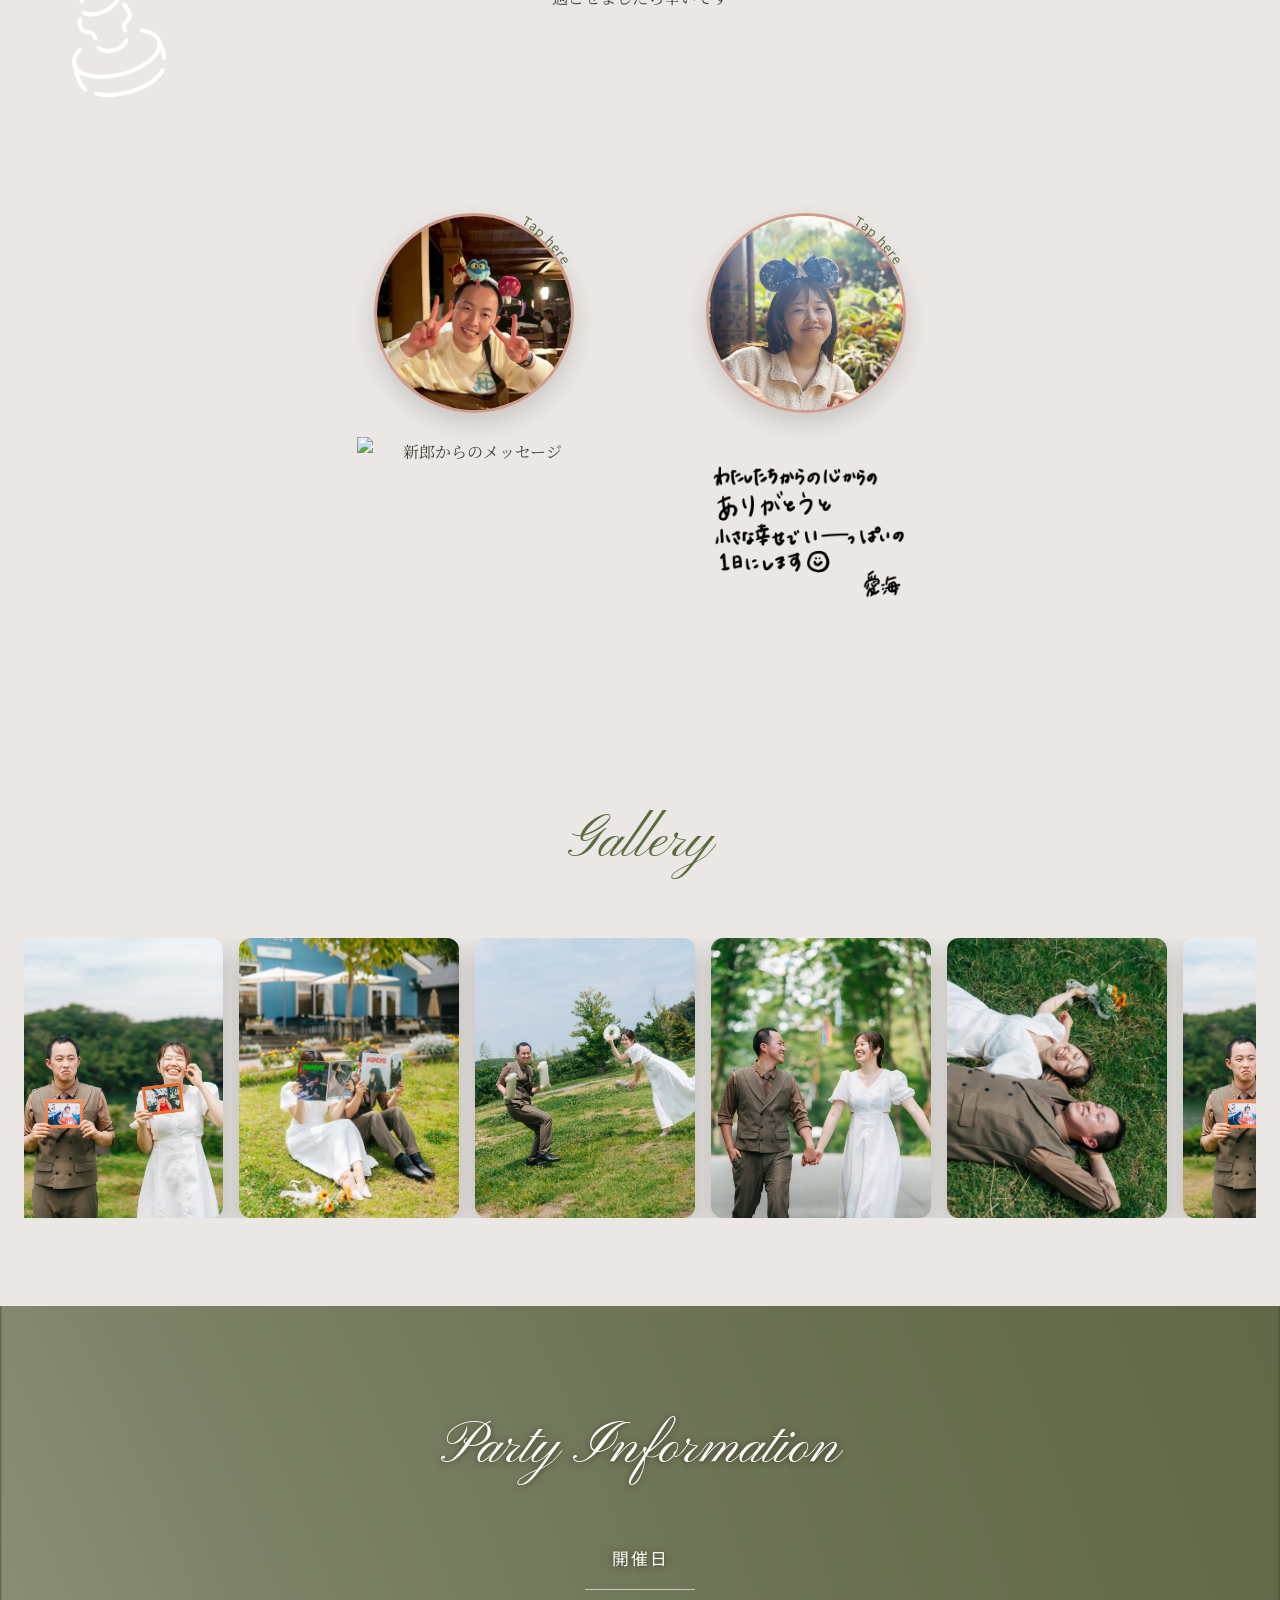
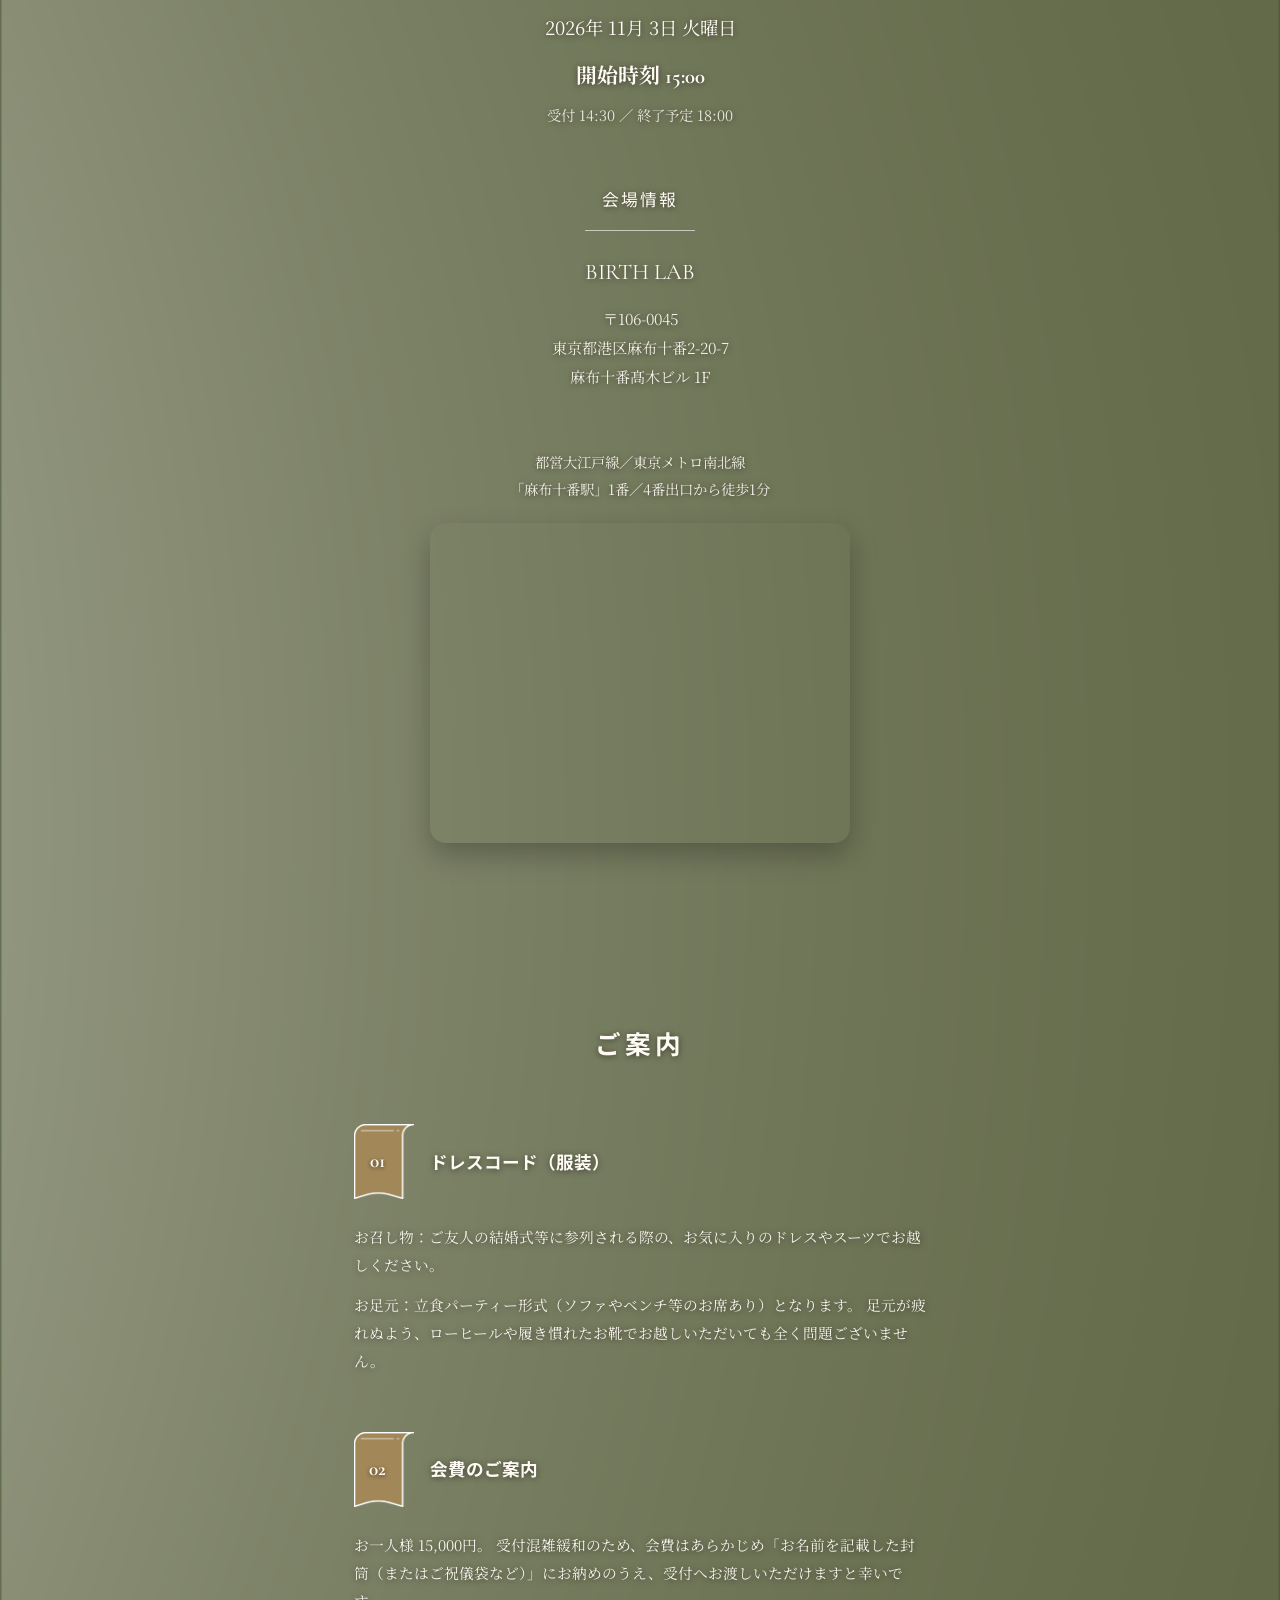
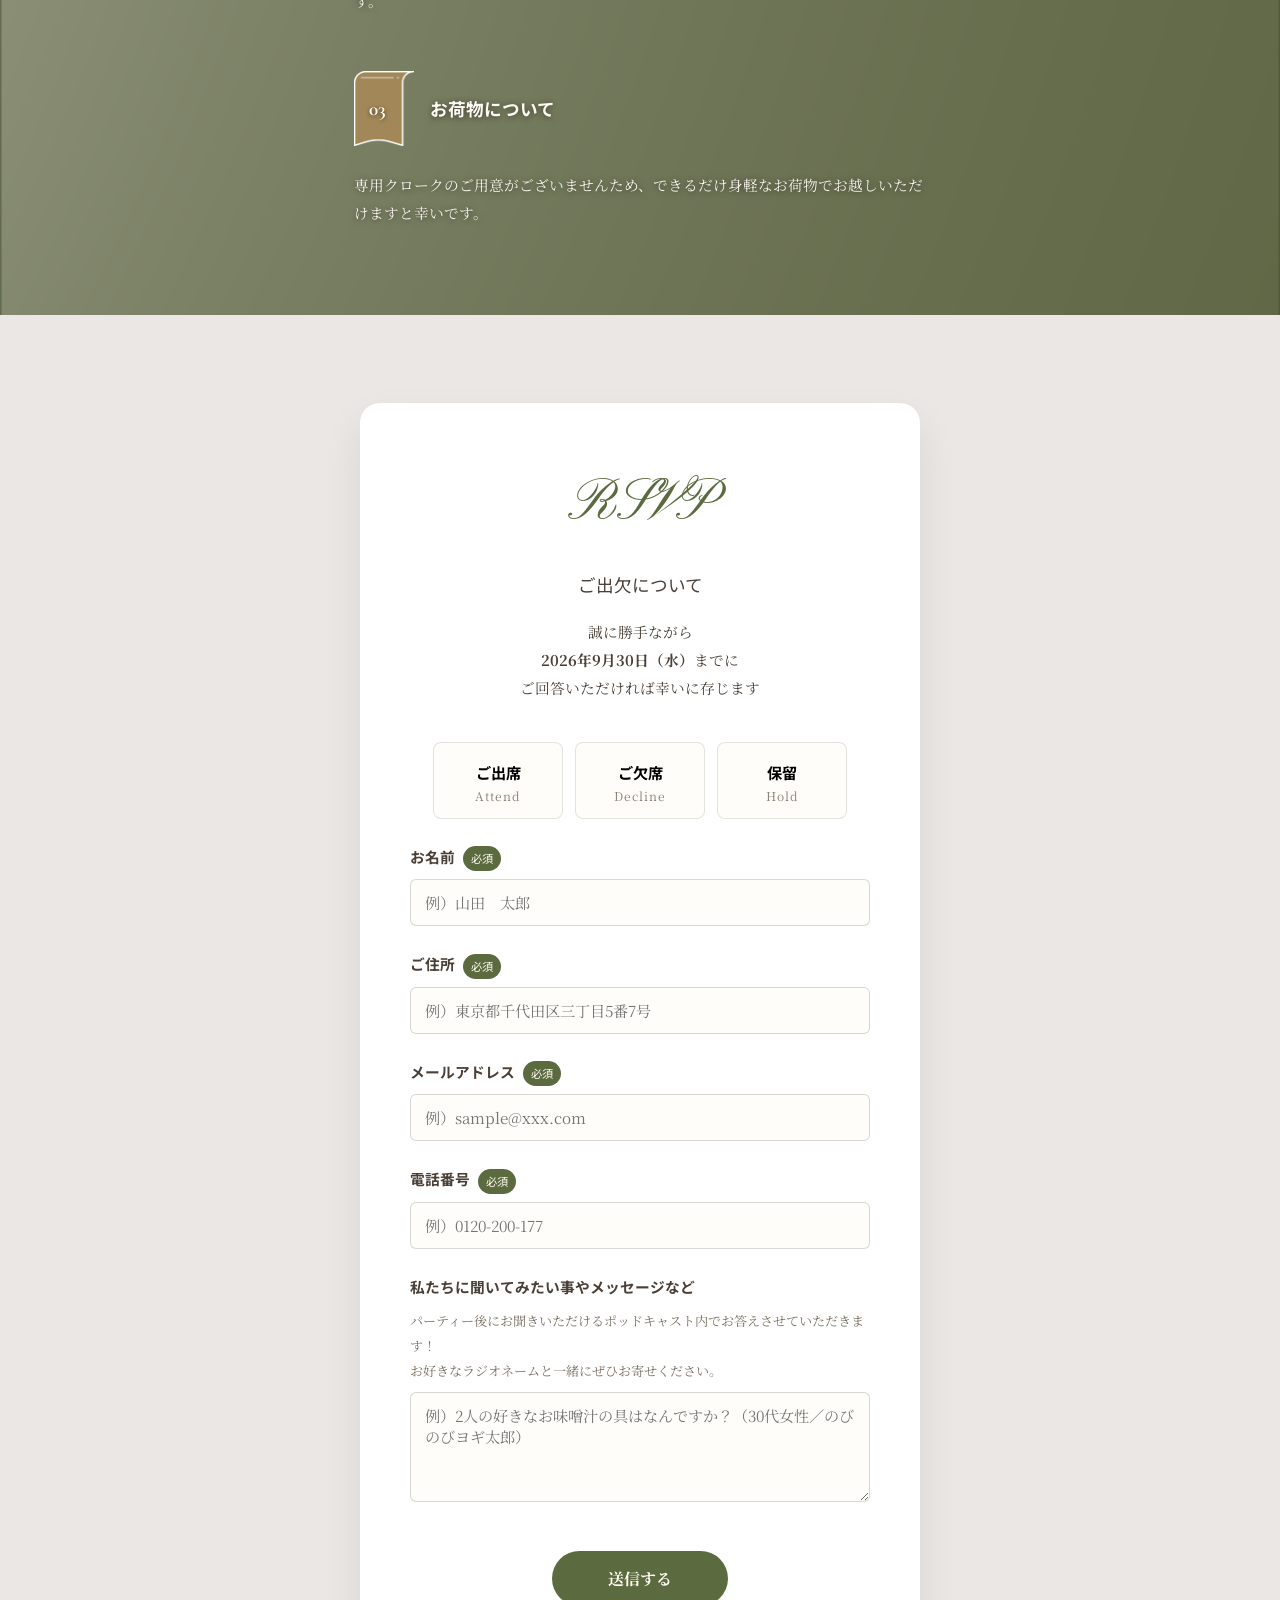
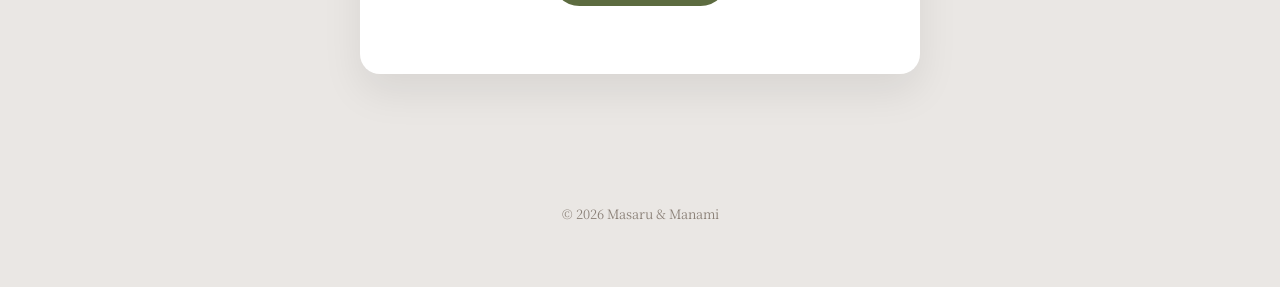
==== commit aeec6d0f: "Update index.html" ====
--- a/index.html
+++ b/index.html
@@ -151,29 +151,48 @@
            Invitation.css側でベンダープレフィックスを追加
          ・「メッセージ」は、後日手書き文字の透過PNGをはめ込む予定
            （末尾に署名として名前も入る想定のため、名前用の画像枠は削除した）
+         ・「新郎」「新婦」の文字は削除し、コインのすぐ下にメッセージ画像が来るようにした
+         ・コインの右上に、円の縁に沿って曲線状の「Tap here」の文字を追加した
+           （SVGのtextPathで円弧に沿わせている。装飾なのでaria-hiddenにしている）
     =========================================================== -->
     <section class="profile">
       <div class="profile-card">
-        <button type="button" class="coin" data-coin aria-label="タップして新郎の写真を切り替える">
-          <span class="coin-inner">
-            <span class="coin-face coin-front"><img src="images/groom-front.jpg" alt="新郎の写真（表）"></span>
-            <span class="coin-face coin-back"><img src="images/groom-back.jpg" alt="新郎の写真（裏）"></span>
-          </span>
-        </button>
-        <p class="profile-role">新郎</p>
+        <div class="coin-wrap">
+          <button type="button" class="coin" data-coin aria-label="タップして新郎の写真を切り替える">
+            <span class="coin-inner">
+              <span class="coin-face coin-front"><img src="images/groom-front.jpg" alt="新郎の写真（表）"></span>
+              <span class="coin-face coin-back"><img src="images/groom-back.jpg" alt="新郎の写真（裏）"></span>
+            </span>
+          </button>
+          <!-- 円の右上の縁に沿って「Tap here」を表示するSVG。
+               id="tapArcGroom" は同じページ内で重複しないよう新郎用に固有の名前にしている -->
+          <svg class="coin-tap-label" viewBox="0 0 220 220" aria-hidden="true">
+            <path id="tapArcGroom" d="M 110,10 A 100,100 0 0 1 210,110" fill="none" />
+            <text>
+              <textPath href="#tapArcGroom" startOffset="50%" text-anchor="middle">Tap here</textPath>
+            </text>
+          </svg>
+        </div>
         <!-- 手書きメッセージ(透過PNG・末尾に署名として名前も含む予定)をはめ込む枠。
              images/groom-message.png を差し替えてください -->
         <img class="profile-message-img" src="images/groom-message.png" alt="新郎からのメッセージ">
       </div>
 
       <div class="profile-card">
-        <button type="button" class="coin" data-coin aria-label="タップして新婦の写真を切り替える">
-          <span class="coin-inner">
-            <span class="coin-face coin-front"><img src="images/bride-front.jpg" alt="新婦の写真（表）"></span>
-            <span class="coin-face coin-back"><img src="images/bride-back.jpg" alt="新婦の写真（裏）"></span>
-          </span>
-        </button>
-        <p class="profile-role">新婦</p>
+        <div class="coin-wrap">
+          <button type="button" class="coin" data-coin aria-label="タップして新婦の写真を切り替える">
+            <span class="coin-inner">
+              <span class="coin-face coin-front"><img src="images/bride-front.jpg" alt="新婦の写真（表）"></span>
+              <span class="coin-face coin-back"><img src="images/bride-back.jpg" alt="新婦の写真（裏）"></span>
+            </span>
+          </button>
+          <svg class="coin-tap-label" viewBox="0 0 220 220" aria-hidden="true">
+            <path id="tapArcBride" d="M 110,10 A 100,100 0 0 1 210,110" fill="none" />
+            <text>
+              <textPath href="#tapArcBride" startOffset="50%" text-anchor="middle">Tap here</textPath>
+            </text>
+          </svg>
+        </div>
         <img class="profile-message-img" src="images/bride-message.png" alt="新婦からのメッセージ">
       </div>
     </section>
--- a/Invitation.css
+++ b/Invitation.css
@@ -357,7 +357,7 @@
   writing-mode: vertical-rl;
   text-orientation: mixed;
   font-family: var(--font-en-script-bold); /* Yellowtail: Message等より太い専用の筆記体 */
-  font-size: clamp(2.5rem, 10vh, 6rem); /* 目安：高さの約70%になるサイズ。手動調整推奨 */
+  font-size: clamp(3.5rem, 14vh, 9rem); /* サイズを拡大。手動調整推奨 */
   line-height: 1;
   color: #545c38;
   opacity: 0.3;
@@ -403,7 +403,9 @@
 /* 左下の角にぴったり配置する透かし文字「invitation」。
    写真の手前(z-indexが高い)に配置。writing-mode: vertical-rl だと
    「1文字目が上・最後の文字が下」の順で縦書きになるため、
-   bottom:0を基準にすると自然に「最後の文字が下端に密着」する形になる。 */
+   bottom:0を基準にすると自然に「最後の文字が下端に密着」する形になる。
+   修正点：文字サイズを拡大。letter-spacingがあると最後の文字の後ろに
+   余分な間隔ができて下端からズレて見えるため削除した。 */
 .hero-watermark {
   position: absolute;
   left: 0;
@@ -413,9 +415,9 @@
   text-orientation: mixed;
   z-index: 2;
   font-family: var(--font-en-script-bold);
-  font-size: clamp(1.8rem, 7vh, 4rem); /* 目安：高さの約70%になるサイズ。手動調整推奨 */
+  font-size: clamp(2.6rem, 11vh, 6.5rem); /* サイズを拡大。手動調整推奨 */
   line-height: 1;
-  letter-spacing: 2px;
+  letter-spacing: 0; /* 最後の文字(n)を下端にきっちり揃えるため0に変更 */
   color: #e6e0de;
   opacity: 0.5;
   white-space: nowrap;
@@ -544,11 +546,20 @@
   max-width: 320px;
 }
 
+/* コインとTap here文字をまとめて配置するための入れ物。
+   position: relative にすることで、中のSVG(coin-tap-label)を
+   コインの円を基準に絶対配置できるようにしている */
+.coin-wrap {
+  position: relative;
+  width: 200px;
+  margin: 0 auto 24px;
+}
+
 .coin {
   display: block;
   width: 200px;
   height: 200px;
-  margin: 0 auto 24px;
+  margin: 0; /* 位置調整は親の.coin-wrap側で行うためリセット */
   padding: 0;
   border: none;
   background: none;
@@ -597,14 +608,30 @@
   transform: rotateY(180deg);
 }
 
-.profile-role {
-  font-size: 0.95rem;
-  letter-spacing: 3px;
-  color: var(--color-olive);
-  margin-bottom: 6px;
-}
-
-/* 手書きメッセージ(透過PNG・末尾に署名として名前も含む想定)をはめ込む枠 */
+/* コイン右上の縁に沿って表示する「Tap here」文字。
+   SVGのtextPathで円弧(path)に沿わせているので、文字がカーブして見える。
+   コインの円(直径200px)に対して10pxずつ外側に広げたviewBox(220x220)を使い、
+   ちょうど円の縁の上に文字が乗るように配置している。 */
+.coin-tap-label {
+  position: absolute;
+  top: -10px;
+  left: -10px;
+  width: 220px;
+  height: 220px;
+  pointer-events: none; /* コインのタップ操作を邪魔しないようにする */
+  overflow: visible;
+}
+
+.coin-tap-label text,
+.coin-tap-label textPath {
+  font-family: var(--font-jp-bold);
+  font-size: 13px;
+  letter-spacing: 1px;
+  fill: var(--color-olive);
+}
+
+/* 手書きメッセージ(透過PNG・末尾に署名として名前も含む想定)をはめ込む枠。
+   修正点：「新郎」「新婦」の文字を削除したため、コインのすぐ下に来るようにした */
 .profile-message-img {
   display: block;
   width: 260px;
@@ -676,8 +703,8 @@
   height: 100%;
   object-fit: cover;
   z-index: 0;
-  /* 画像そのものを少し暗くして、上に乗る文字が読みやすくなるようにしている */
-  filter: brightness(0.55);
+  /* 元々は可読性確保のため filter: brightness(0.55) で暗くしていたが、
+     落ち着いた色味の画像を使う前提になったため削除し、画像そのままを表示する */
 }
 
 .panel-olive-content {
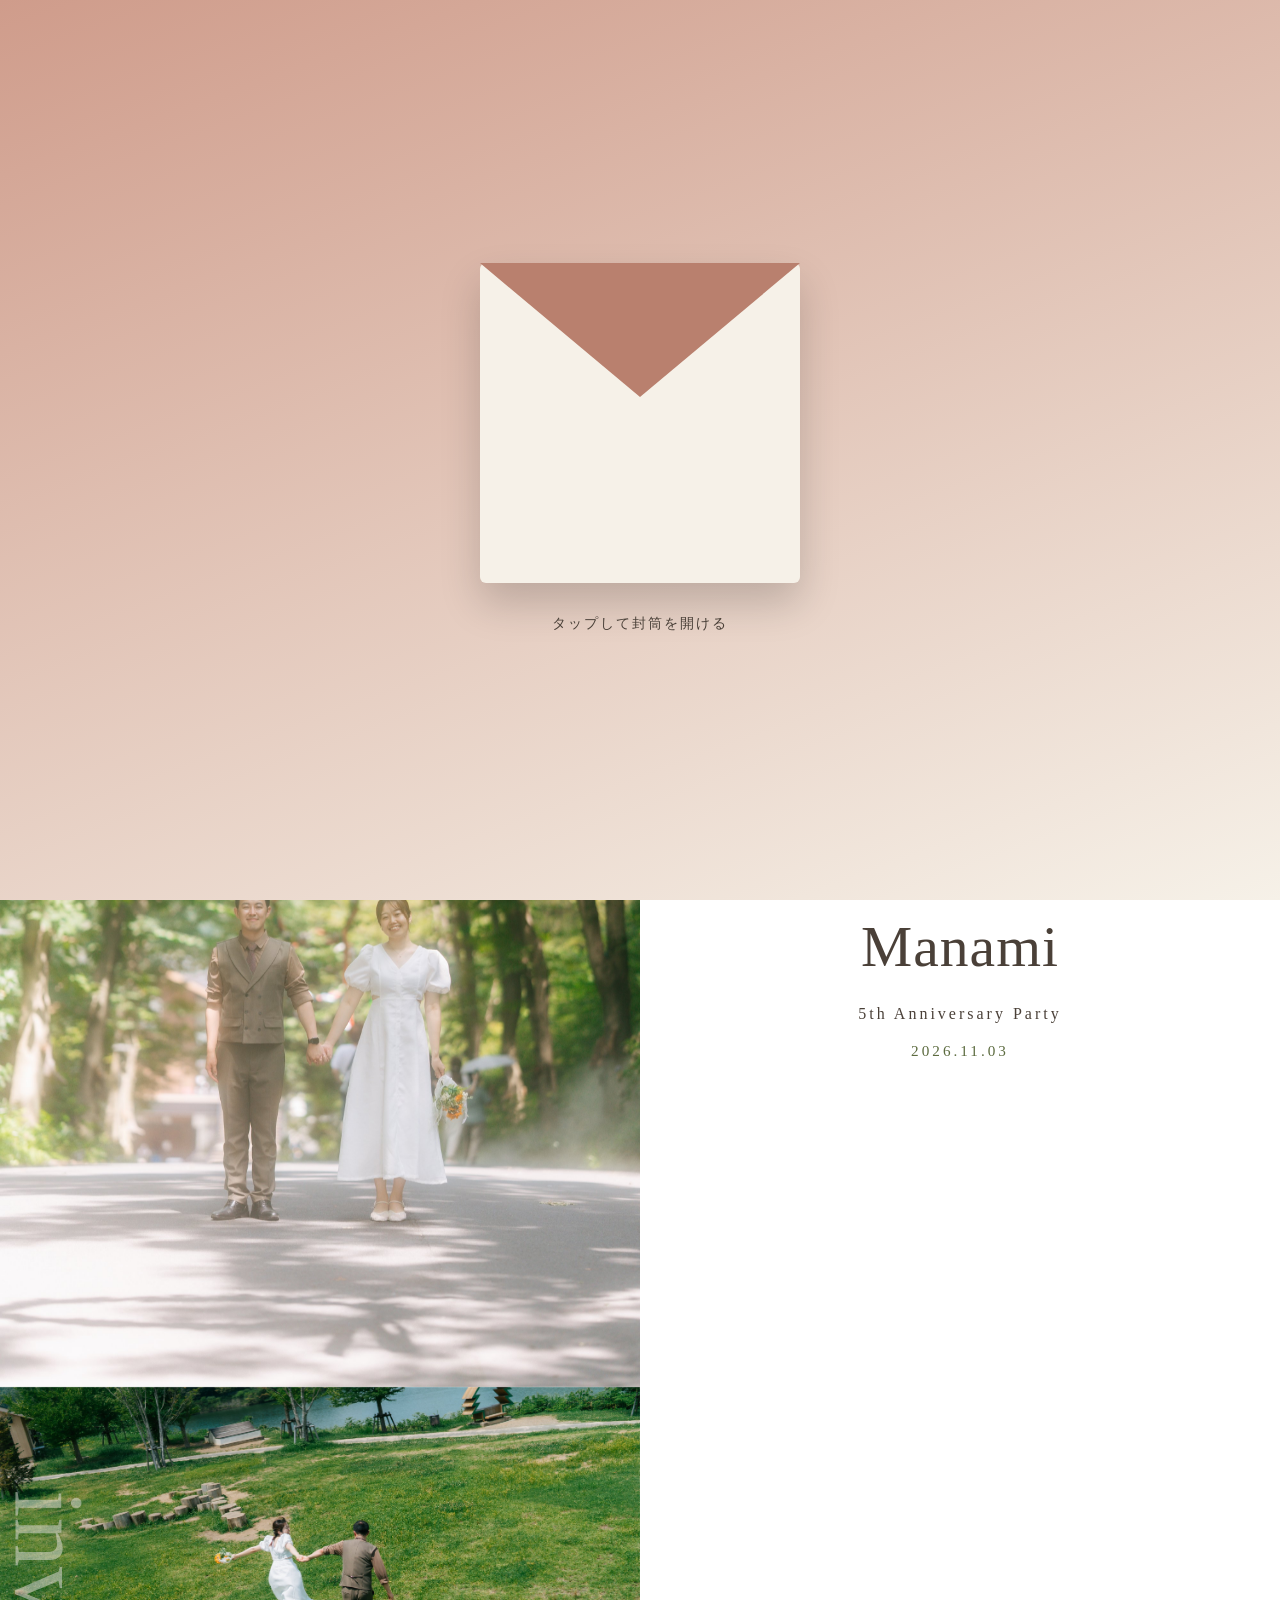
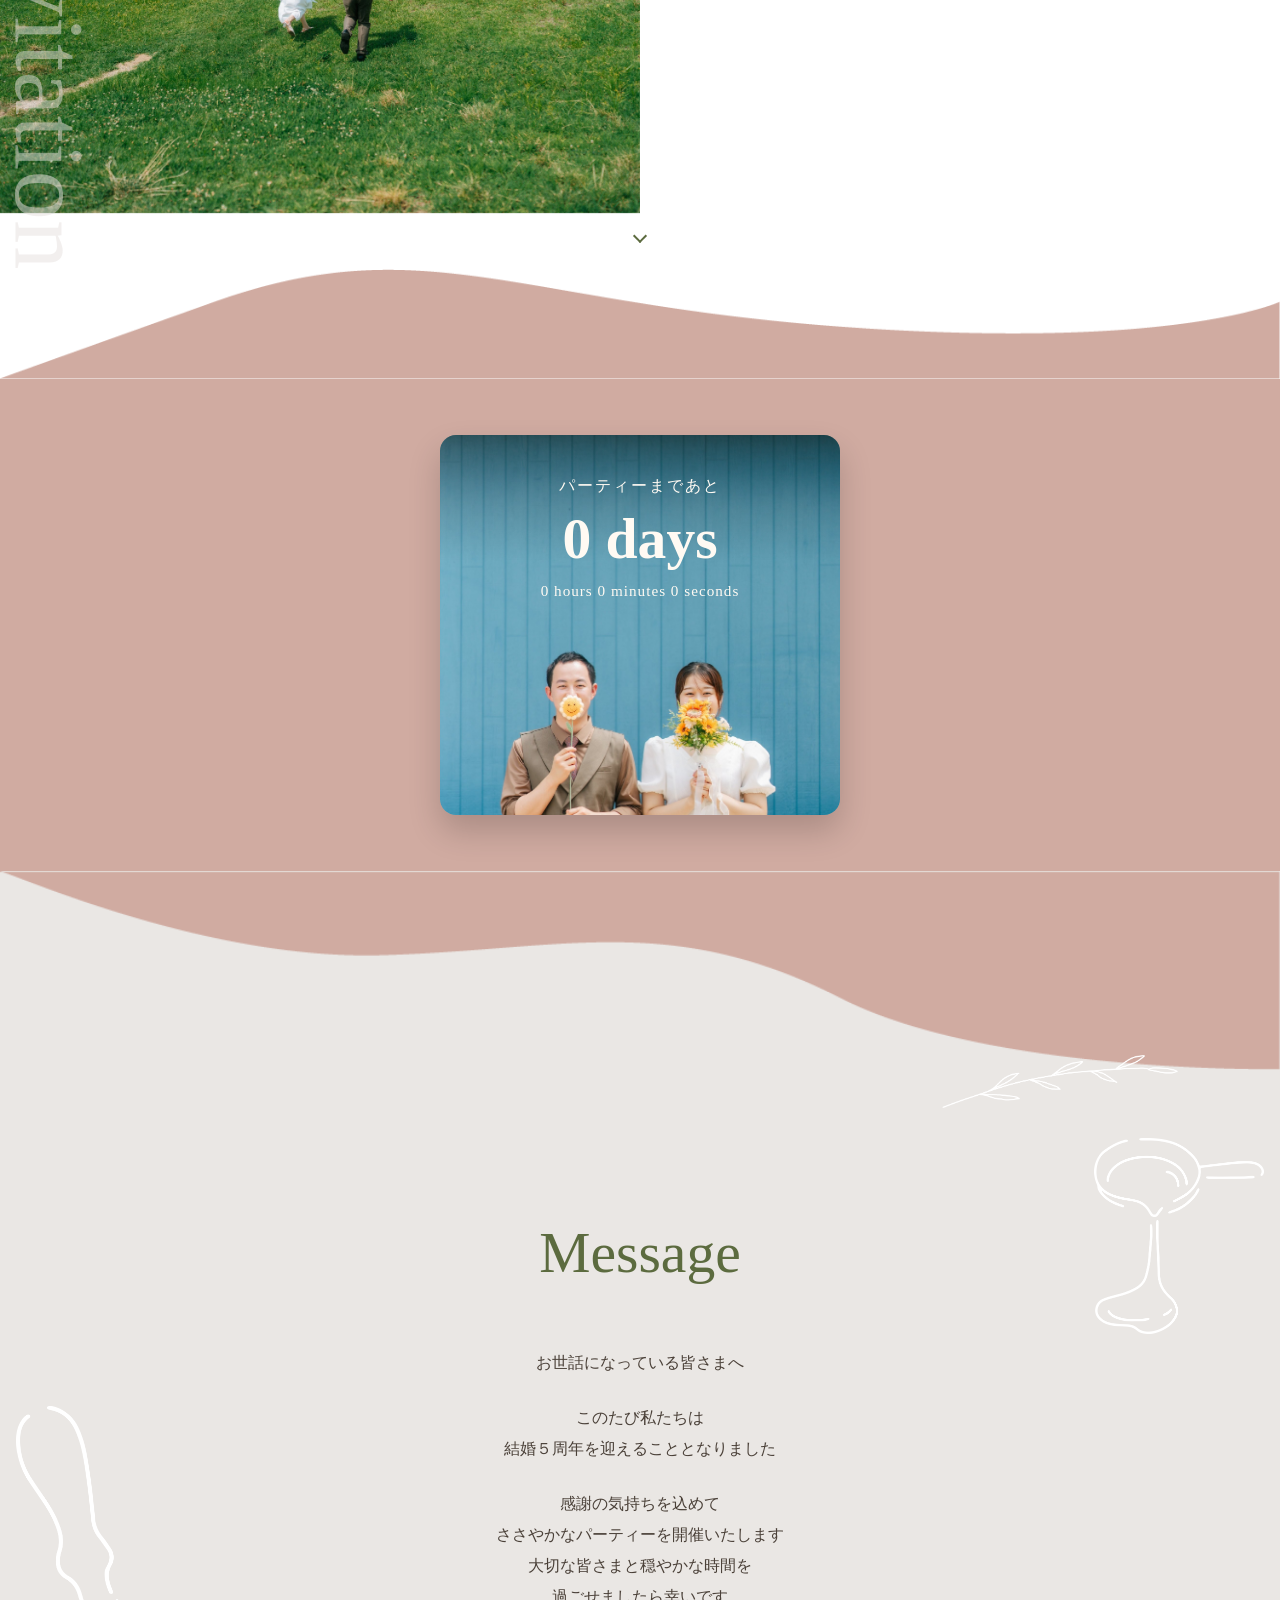
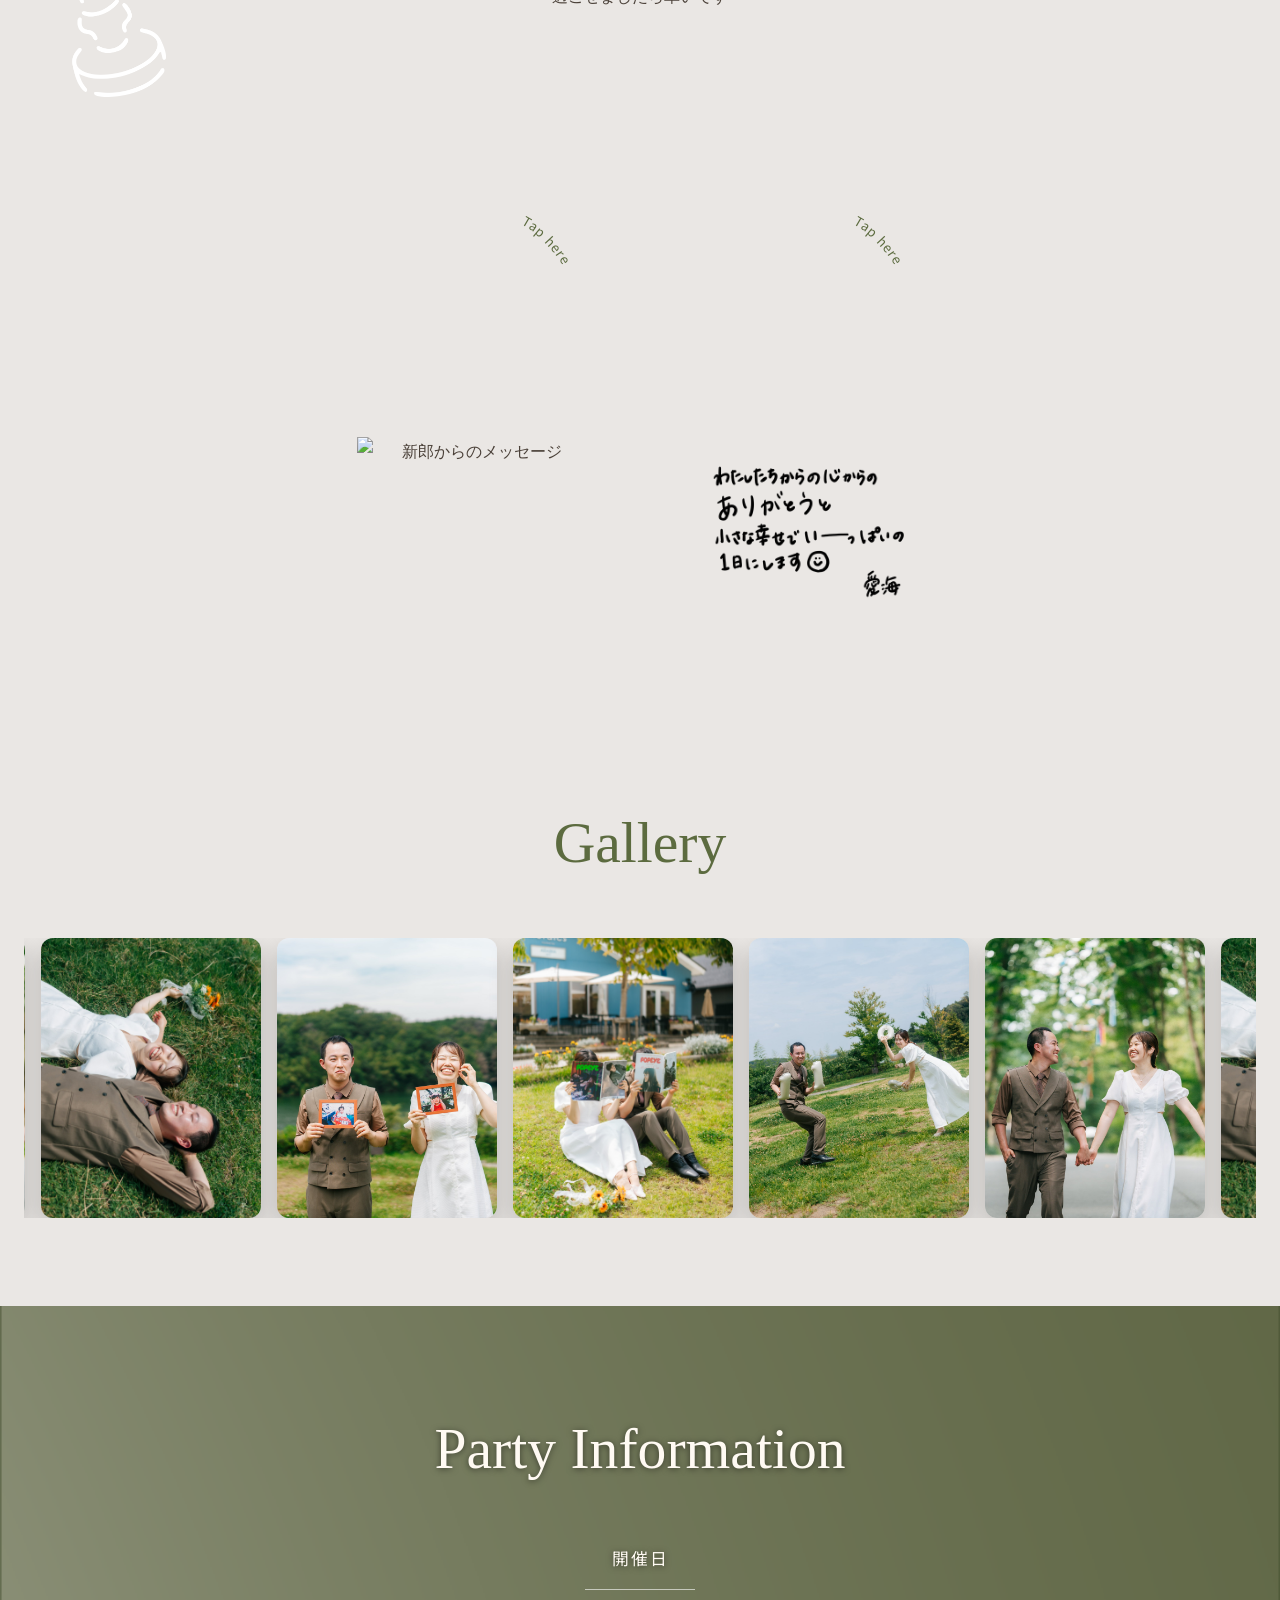
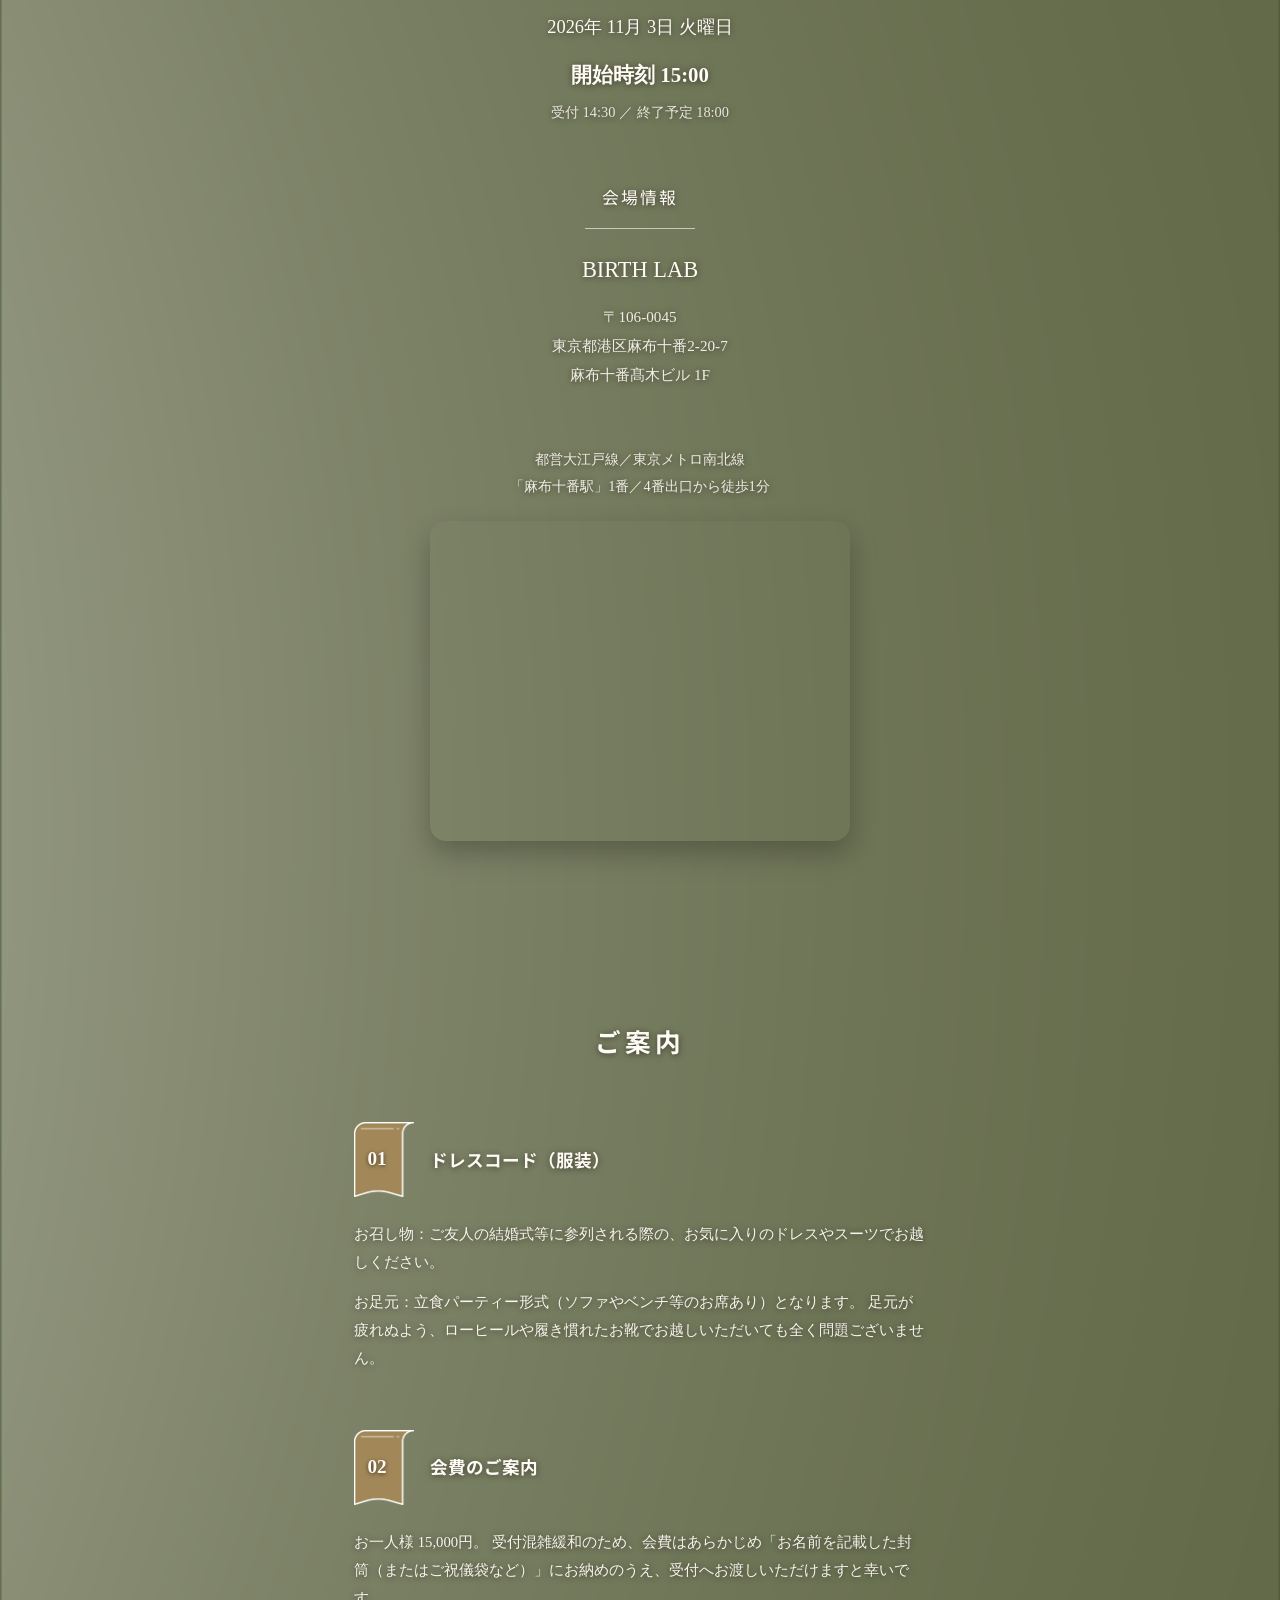
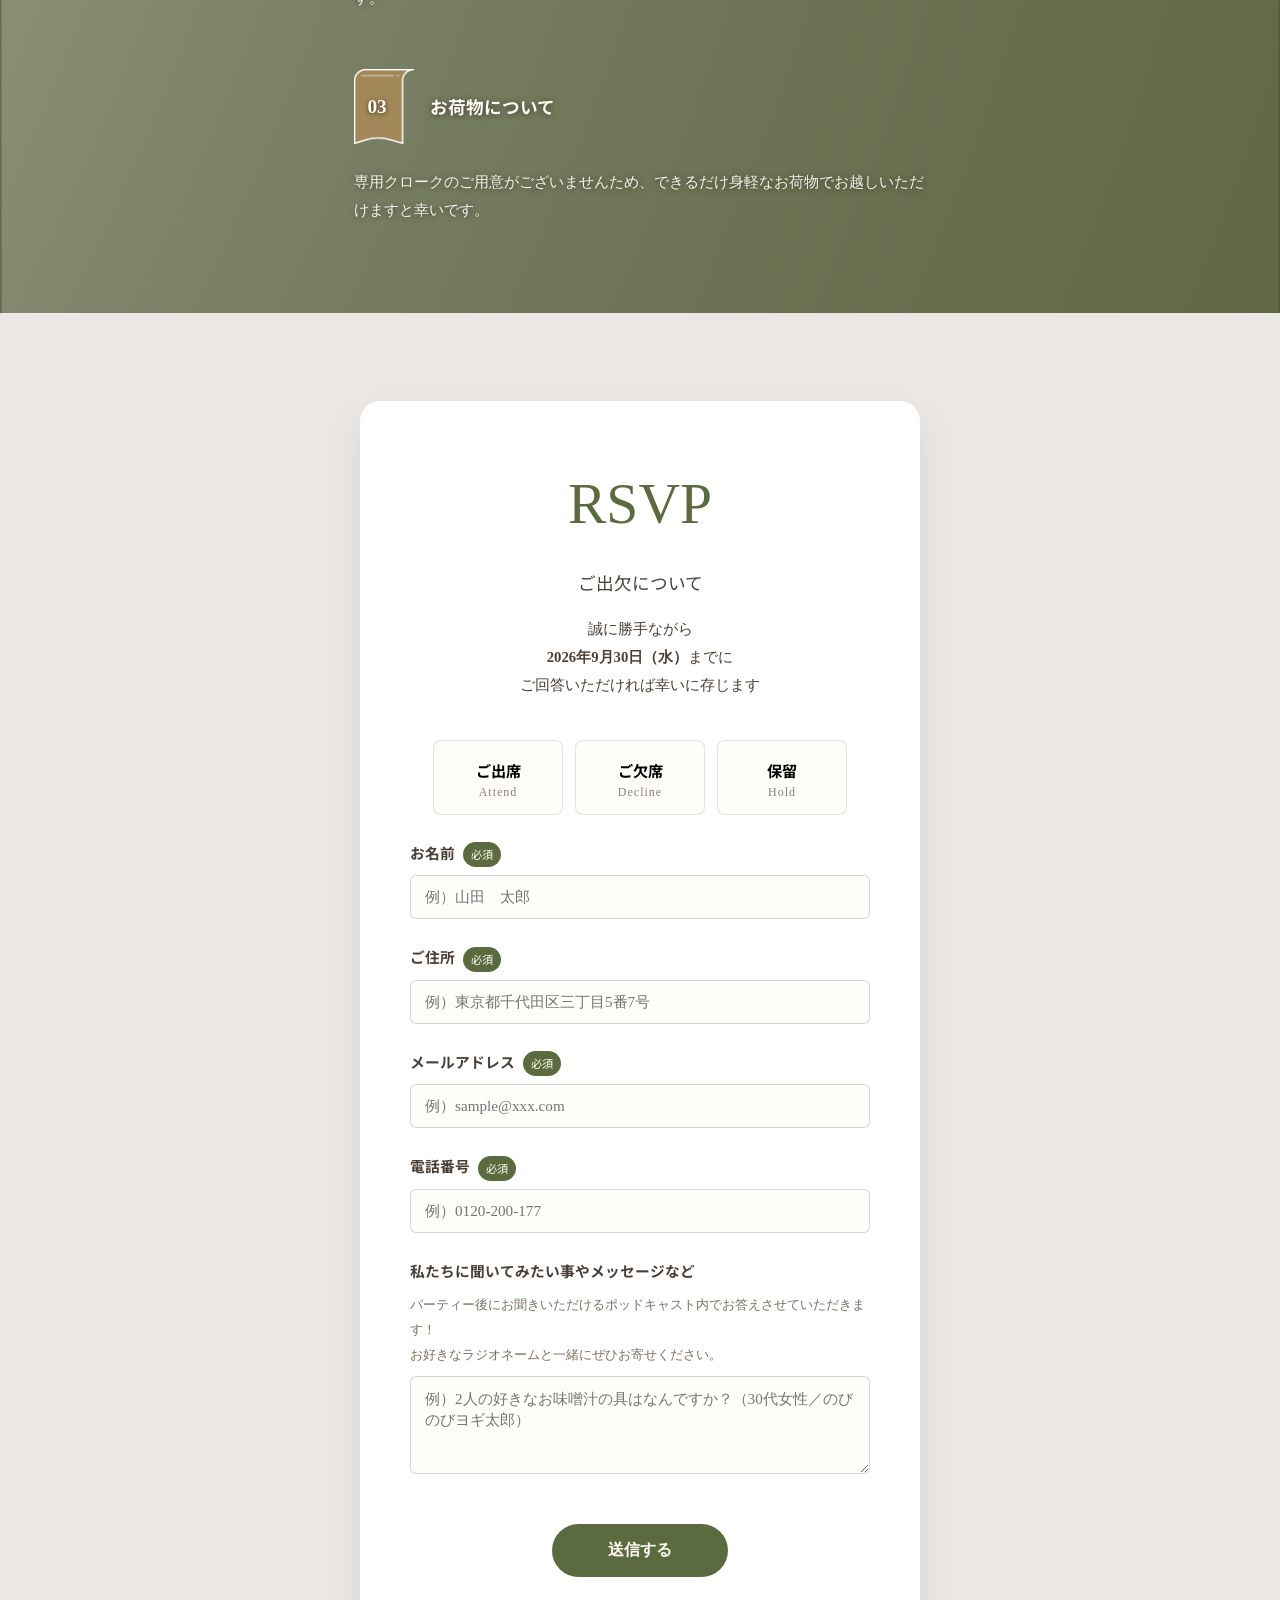
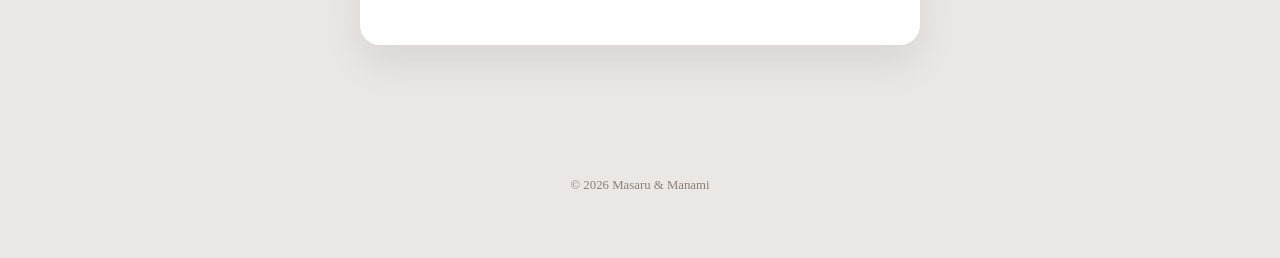
==== commit 4e0d5f5e: "Update index.html" ====
--- a/index.html
+++ b/index.html
@@ -10,9 +10,20 @@
        ※フォントの種類・太さは、Figmaのスクリーンショットが届き次第
          正確な指定に差し替えます（現状は暫定のフォントです）
   =========================================================== -->
+  <!-- ==========================================================
+       Google Fonts の読み込み（Figmaデザイン仕様のExcelに基づき更新）
+       ・Playwrite US Trad … Wedding/Invitation/Message/Gallery/RSVP/
+                              Party Information の見出し（筆記体風）
+       ・Josefin Slab       … Masaru / Manami
+       ・Caveat              … "and"（Figma Handの代替。手書き風）
+       ・Bellota             … 5th Anniversary Party／日付／カウントダウン数字
+       ・Oleo Script         … ご案内の 01/02/03
+       ・M PLUS Rounded 1c   … 日本語本文・太字見出し（Tsukushi A Round Gothicの代替）
+       ・Noto Sans JP(Light) … カウントダウンラベル／フッターの著作権表記
+  =========================================================== -->
   <link rel="preconnect" href="https://fonts.googleapis.com">
   <link rel="preconnect" href="https://fonts.gstatic.com" crossorigin>
-  <link href="https://fonts.googleapis.com/css2?family=Cormorant+Garamond:ital,wght@0,400;0,500;0,600;1,500&family=Yellowtail&family=Pinyon+Script&family=Noto+Serif+JP:wght@400;600;700&family=Noto+Sans+JP:wght@500;700&display=swap" rel="stylesheet">
+  <link href="https://fonts.googleapis.com/css2?family=Playwrite+US+Trad&family=Josefin+Slab:wght@400;500&family=Caveat:wght@400;600&family=Bellota:ital,wght@0,400;0,700&family=Oleo+Script&family=M+PLUS+Rounded+1c:wght@400;500;700&family=Noto+Sans+JP:wght@300;400;500;700&display=swap" rel="stylesheet">
 
   <!-- CSS読み込み -->
   <link rel="stylesheet" href="Invitation.css">
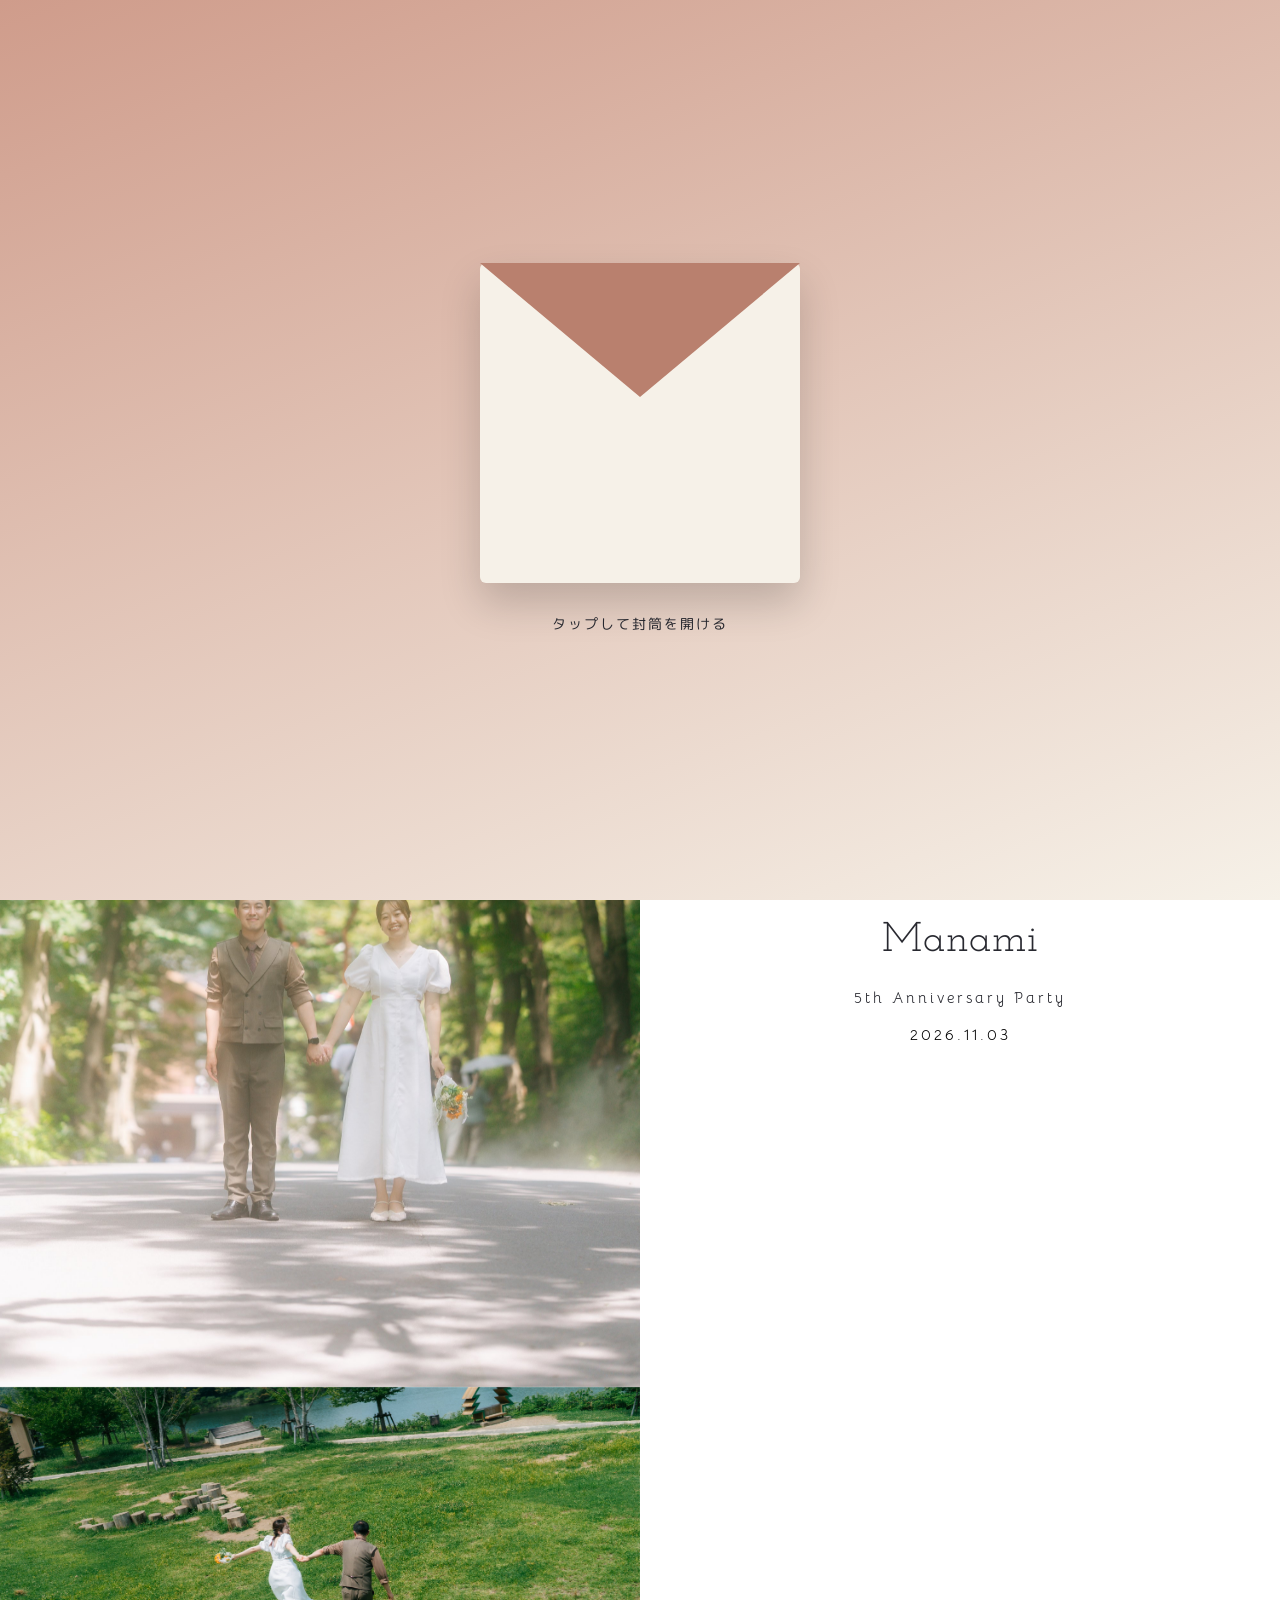
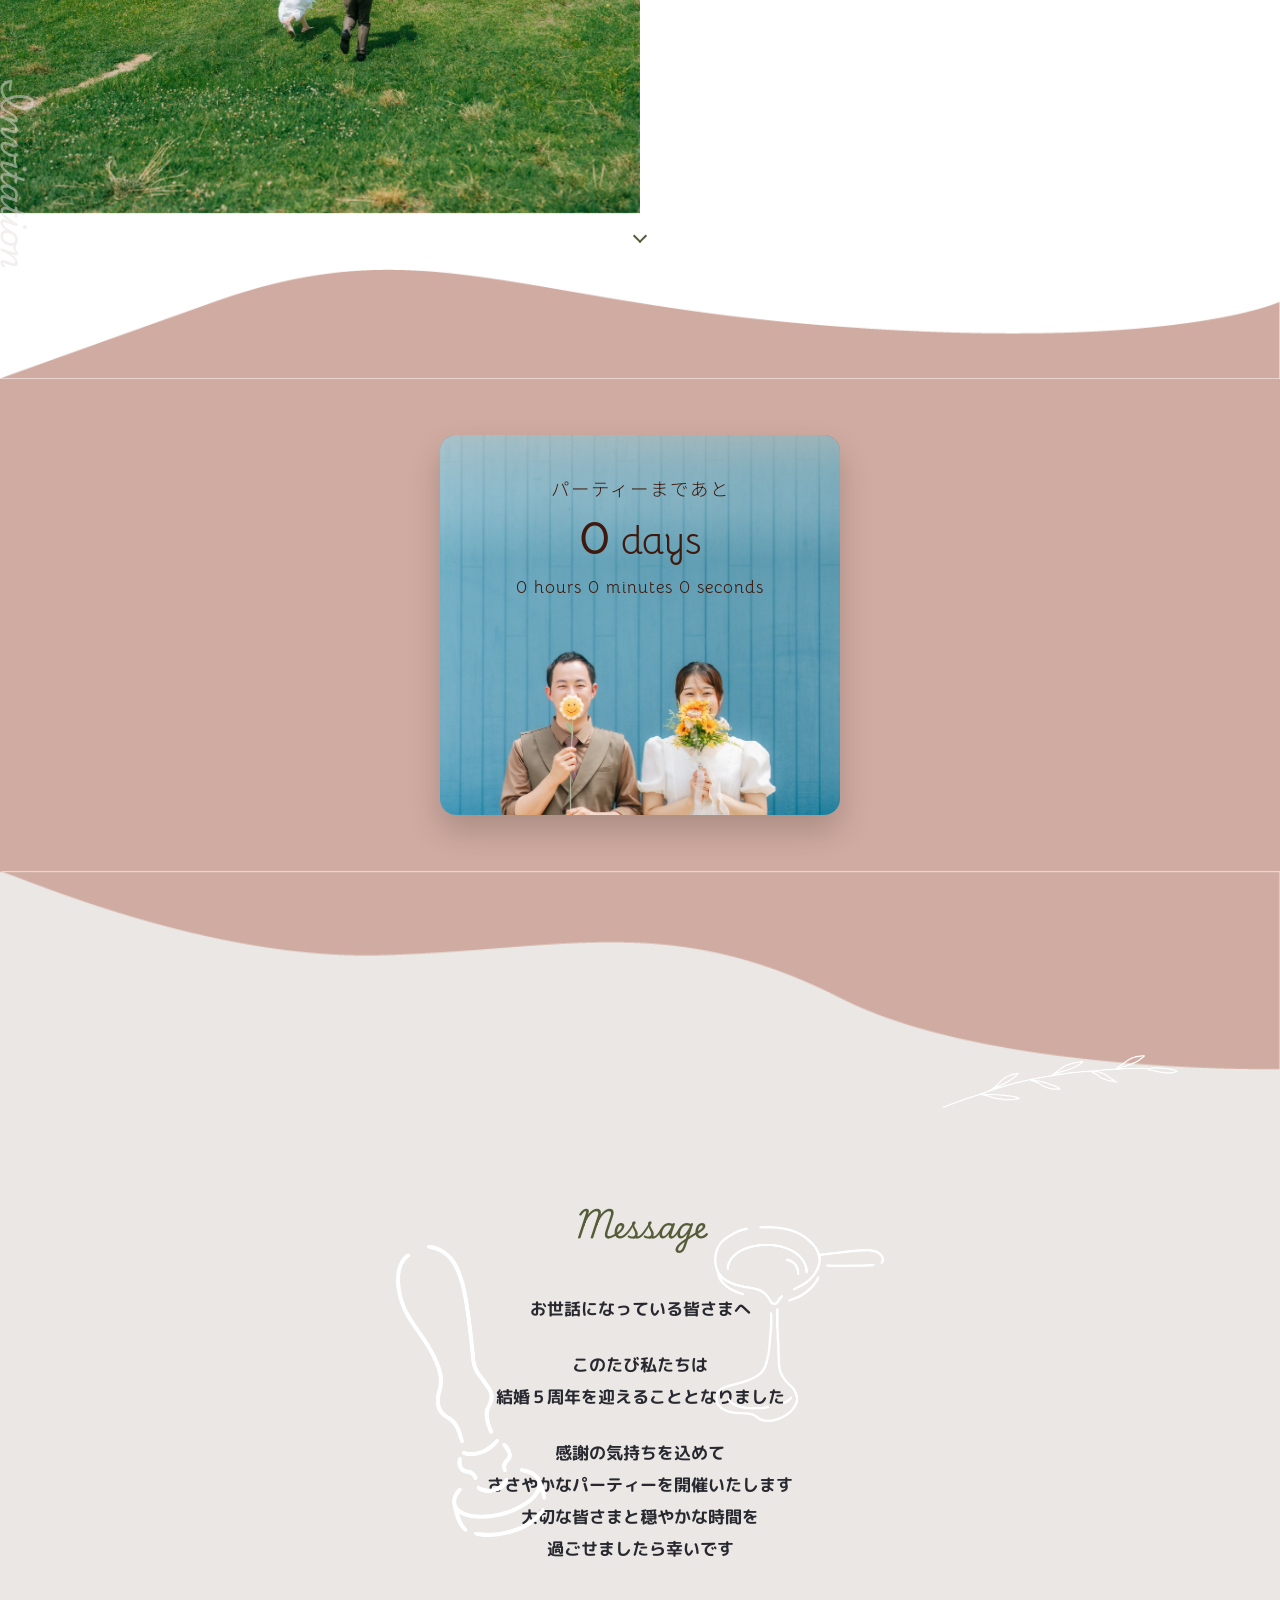
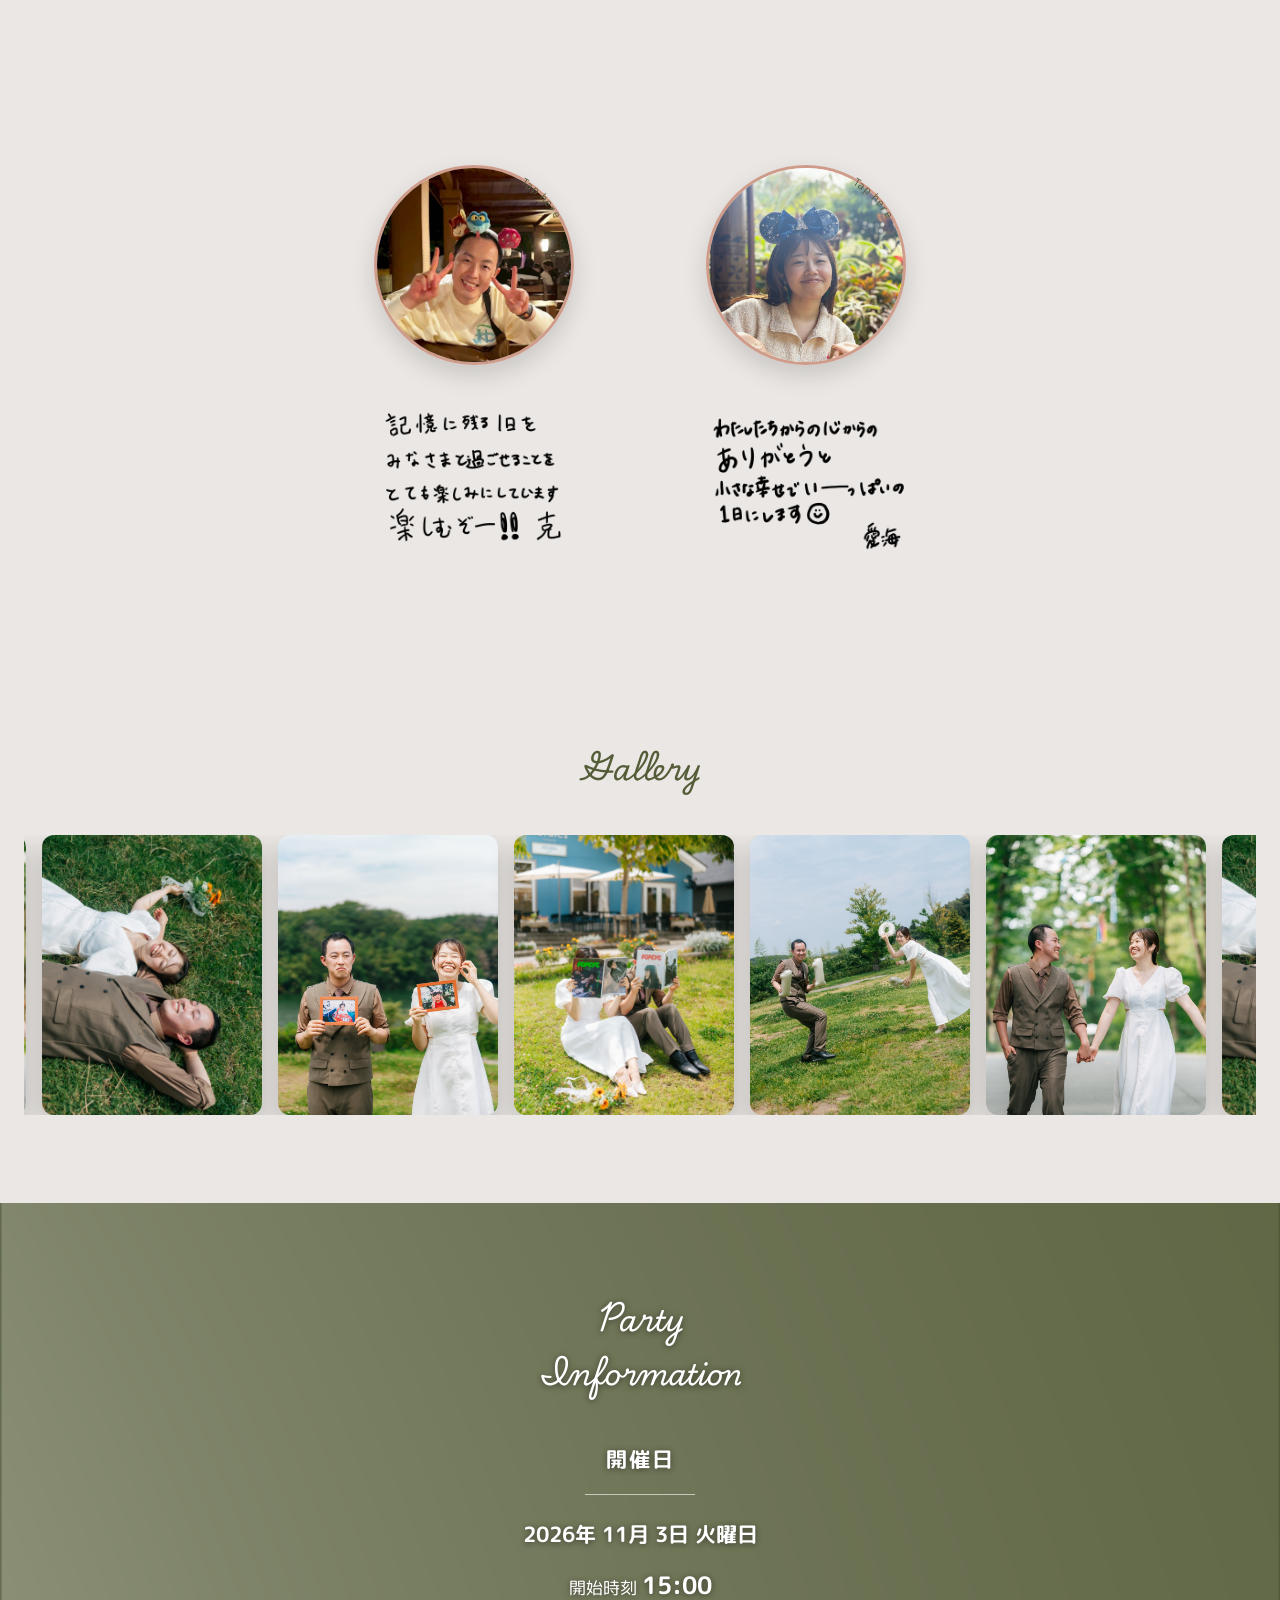
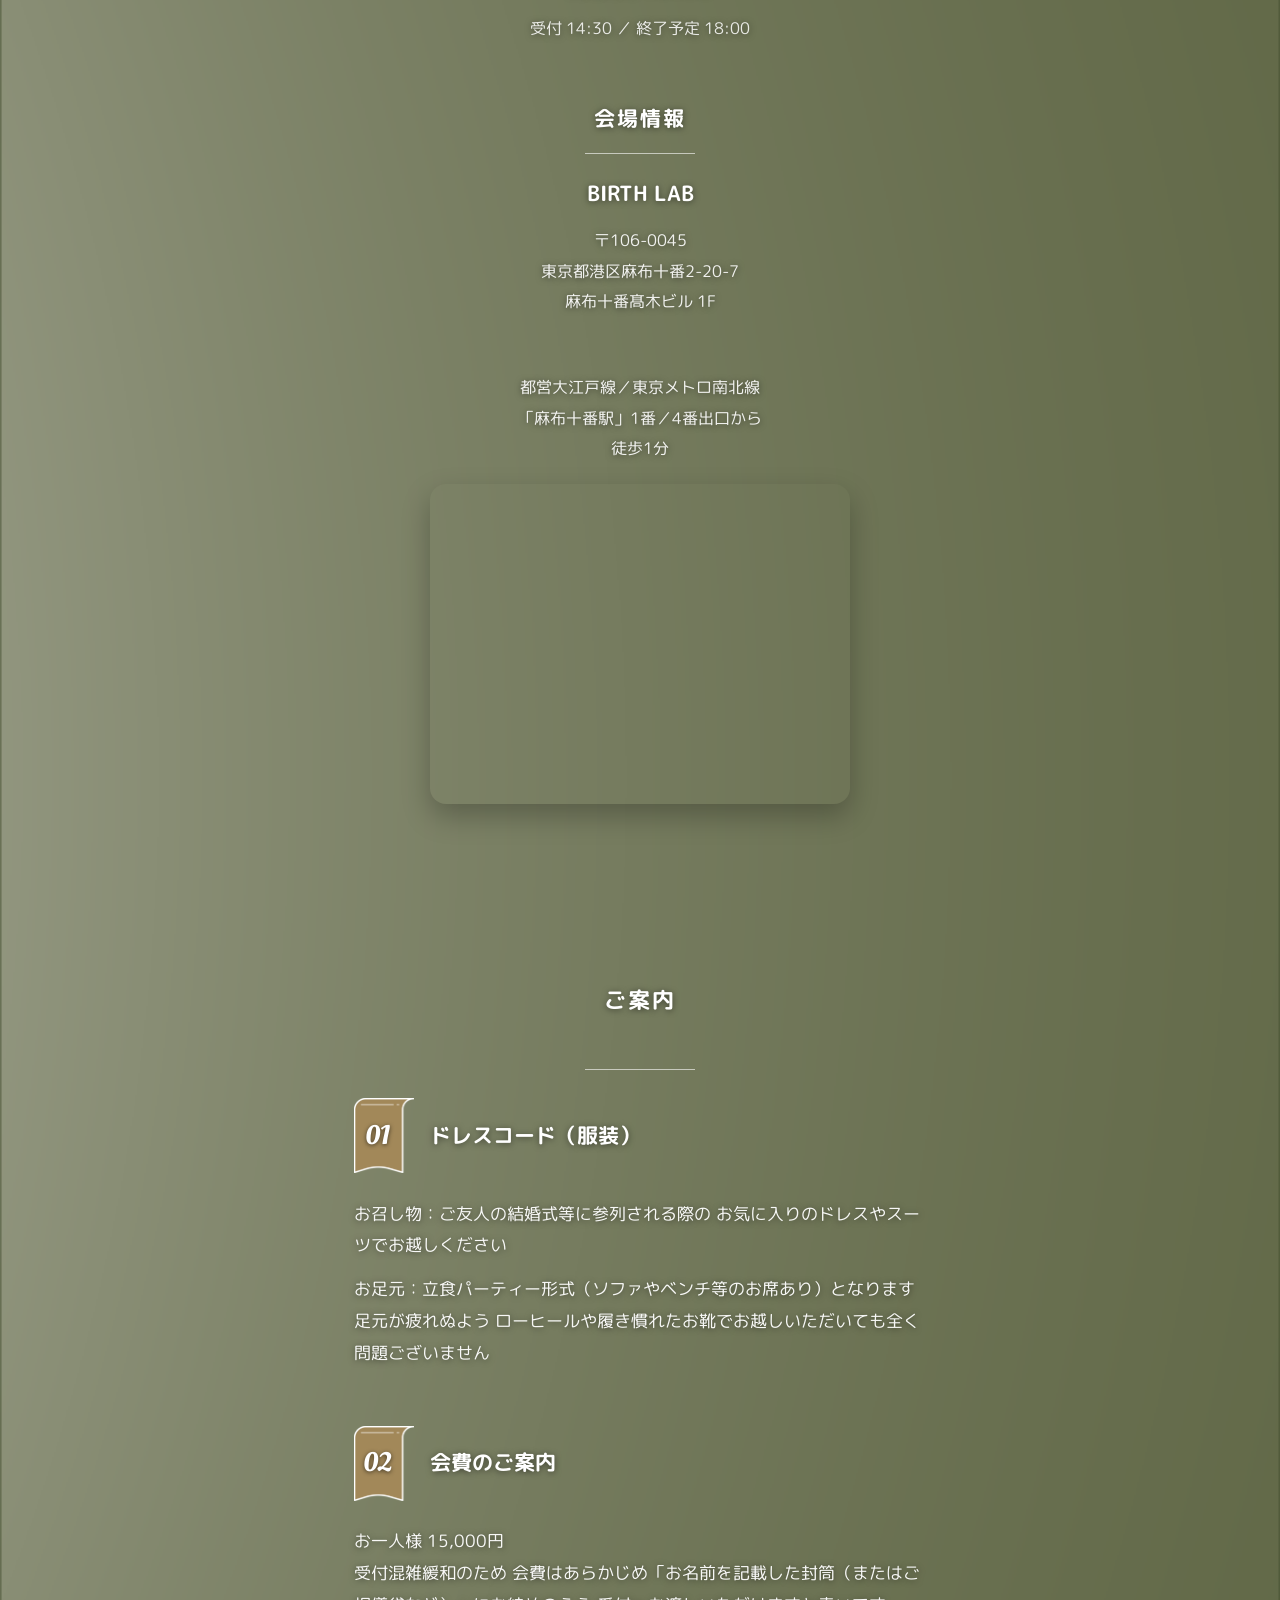
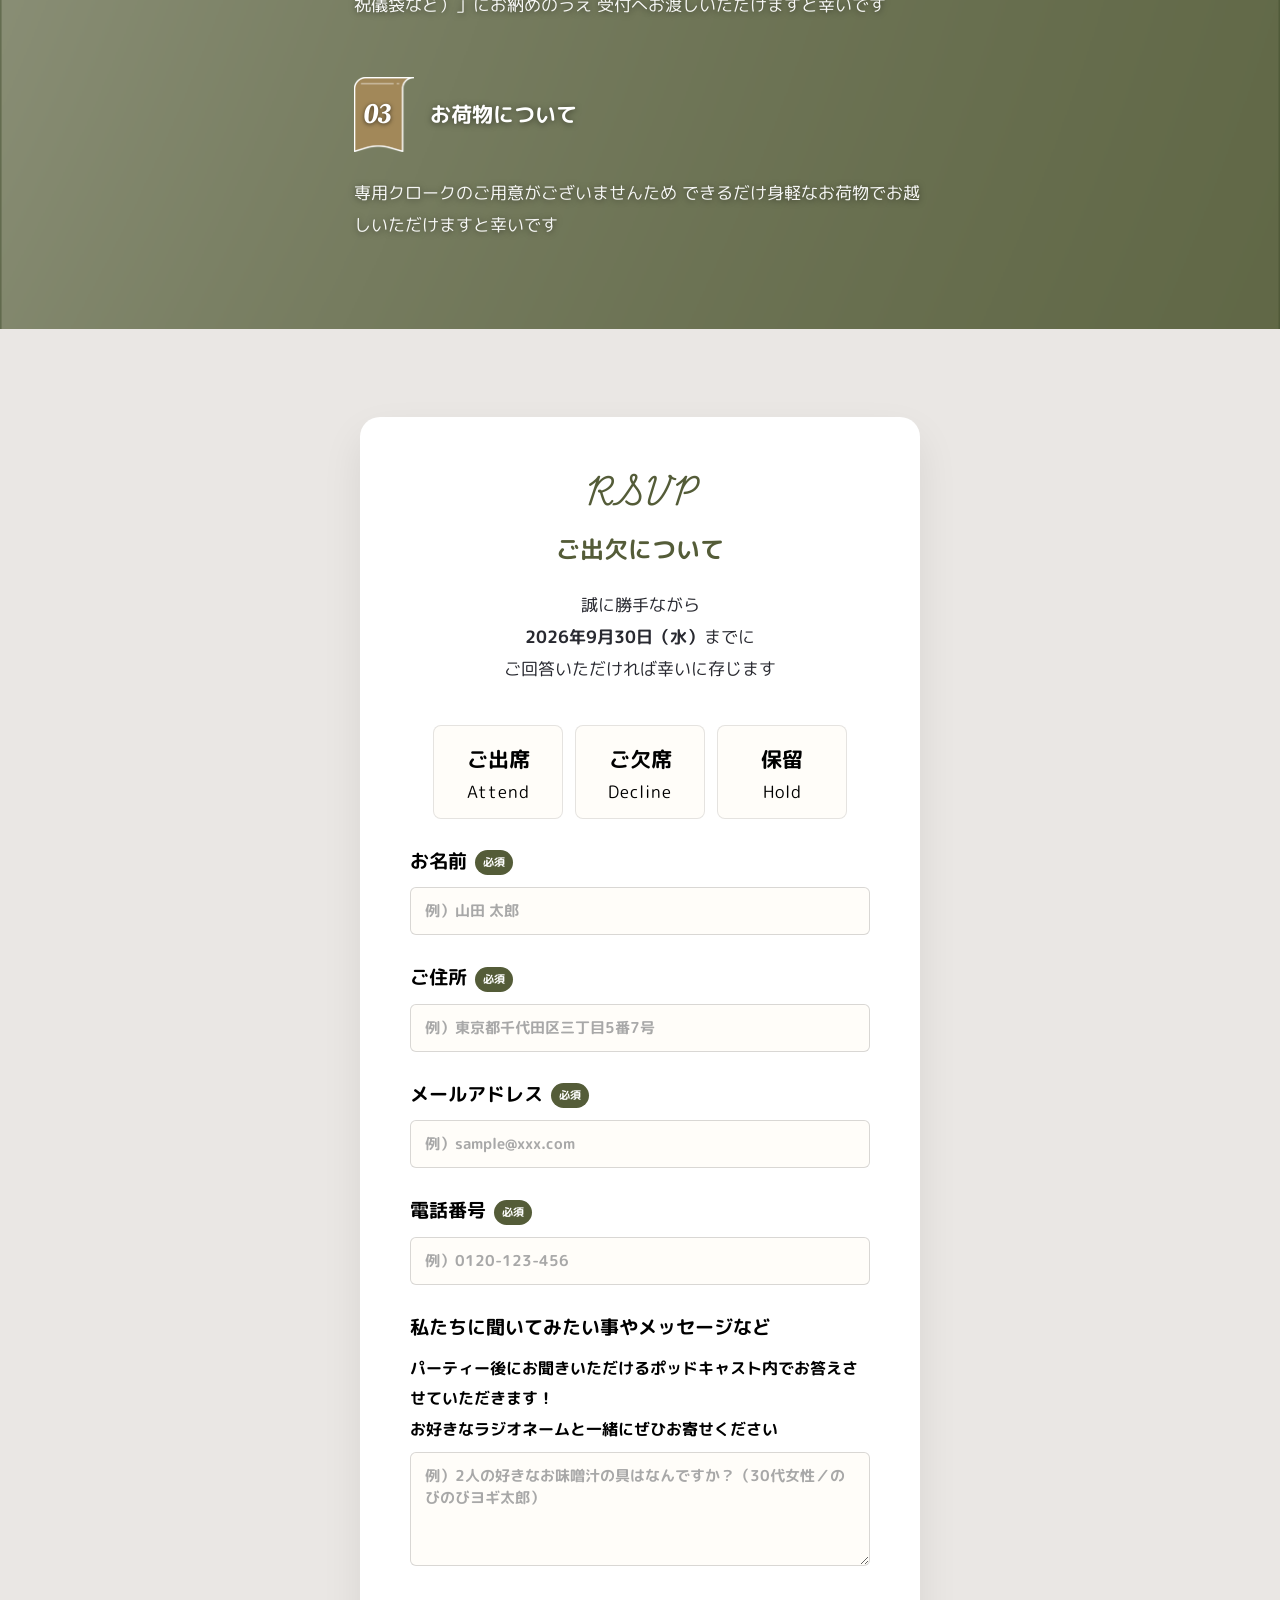
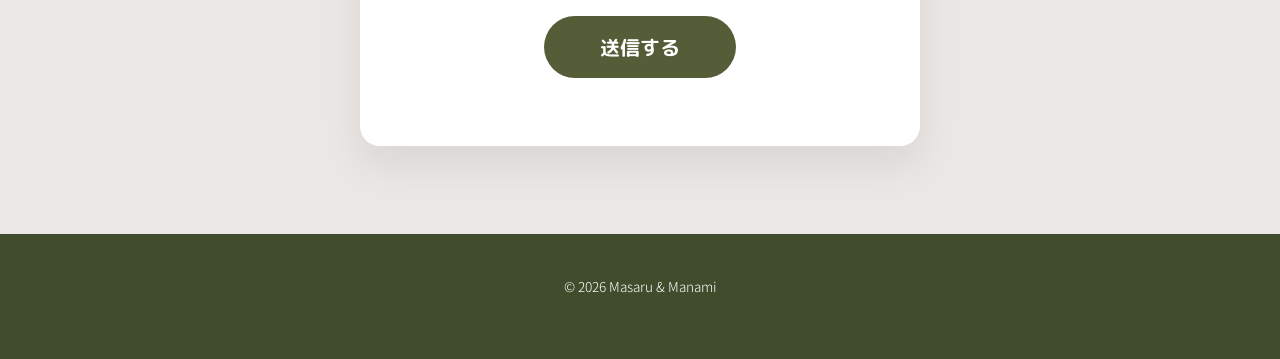
==== commit 5dd8bd02: "Update index.html" ====
--- a/index.html
+++ b/index.html
@@ -61,7 +61,7 @@
     =========================================================== -->
     <section class="hero" id="hero">
       <!-- 右上の角にぴったり配置する「wedding」の縦文字（装飾なのでaria-hidden） -->
-      <div class="hero-bg-text" aria-hidden="true">wedding</div>
+      <div class="hero-bg-text" aria-hidden="true">Wedding</div>
 
       <div class="hero-inner">
         <!-- 左カラム：写真3枚を上下左に余白なく敷き詰める -->
@@ -70,7 +70,7 @@
           <img src="images/hero2.jpg" alt="お二人の写真2">
           <img src="images/hero3.jpg" alt="お二人の写真3">
           <!-- 左下の角にぴったり配置する透かし文字。画像より前面(z-indexが高い)に配置している -->
-          <div class="hero-watermark" aria-hidden="true">invitation</div>
+          <div class="hero-watermark" aria-hidden="true">Invitation</div>
         </div>
 
         <div class="hero-text">
@@ -135,14 +135,16 @@
          images/message-accent1.png / message-accent2.jpg を差し替えてください
     =========================================================== -->
     <section class="message">
-      <!-- アクセント画像2枚。1枚目は右上、2枚目は左下あたりに配置。
-           位置・サイズは Invitation.css の .message-accent-1 / .message-accent-2 でそれぞれ調整できる -->
-      <img class="message-accent-img message-accent-1" src="images/message-accent1.png" alt="">
-      <img class="message-accent-img message-accent-2" src="images/message-accent2.png" alt="">
-
       <div class="message-content">
         <h2 class="script-heading">Message</h2>
+        <!-- アクセント画像2枚は、見出しではなく本文(message-body)を基準に
+             右上・左下へ配置している。位置・サイズ・角度は
+             Invitation.css の .message-accent-1 / .message-accent-2 で調整できる -->
         <div class="message-body">
+          <!-- アクセント1：本文の右上、時計回りに少し傾ける -->
+          <img class="message-accent-img message-accent-1" src="images/message-accent1.png" alt="">
+          <!-- アクセント2：本文の左下 -->
+          <img class="message-accent-img message-accent-2" src="images/message-accent2.png" alt="">
           <p>お世話になっている皆さまへ</p>
           <p>このたび私たちは<br>結婚５周年を迎えることとなりました</p>
           <p>
@@ -177,8 +179,8 @@
           </button>
           <!-- 円の右上の縁に沿って「Tap here」を表示するSVG。
                id="tapArcGroom" は同じページ内で重複しないよう新郎用に固有の名前にしている -->
-          <svg class="coin-tap-label" viewBox="0 0 220 220" aria-hidden="true">
-            <path id="tapArcGroom" d="M 110,10 A 100,100 0 0 1 210,110" fill="none" />
+          <svg class="coin-tap-label" viewBox="0 0 260 260" aria-hidden="true">
+            <path id="tapArcGroom" d="M 130,20 A 110,110 0 0 1 240,130" fill="none" />
             <text>
               <textPath href="#tapArcGroom" startOffset="50%" text-anchor="middle">Tap here</textPath>
             </text>
@@ -197,8 +199,8 @@
               <span class="coin-face coin-back"><img src="images/bride-back.jpg" alt="新婦の写真（裏）"></span>
             </span>
           </button>
-          <svg class="coin-tap-label" viewBox="0 0 220 220" aria-hidden="true">
-            <path id="tapArcBride" d="M 110,10 A 100,100 0 0 1 210,110" fill="none" />
+          <svg class="coin-tap-label" viewBox="0 0 260 260" aria-hidden="true">
+            <path id="tapArcBride" d="M 130,20 A 110,110 0 0 1 240,130" fill="none" />
             <text>
               <textPath href="#tapArcBride" startOffset="50%" text-anchor="middle">Tap here</textPath>
             </text>
@@ -248,12 +250,12 @@
       <div class="panel-olive-content">
 
         <section class="party-info">
-          <h2 class="script-heading light">Party Information</h2>
+          <h2 class="script-heading light">Party<br>Information</h2>
 
           <div class="info-block">
             <p class="info-title">開催日</p>
             <div class="info-divider"></div>
-            <p class="info-date">2026年 11月 3日 火曜日</p>
+            <p class="info-date"><span class="info-date-num">2026</span>年 <span class="info-date-num">11</span>月 <span class="info-date-num">3</span>日 火曜日</p>
             <p class="info-time">開始時刻 <span>15:00</span></p>
             <p class="info-time-sub">受付 14:30 ／ 終了予定 18:00</p>
           </div>
@@ -272,7 +274,7 @@
           <div class="info-block">
             <p class="info-access-text">
               都営大江戸線／東京メトロ南北線<br>
-              「麻布十番駅」1番／4番出口から徒歩1分
+              「麻布十番駅」1番／4番出口から<br>徒歩1分
             </p>
             <div class="map-wrapper">
               <iframe
@@ -294,6 +296,7 @@
         =========================================================== -->
         <section class="guidance">
           <h2 class="section-title light">ご案内</h2>
+          <div class="info-divider info-divider-guidance"></div>
 
           <div class="guidance-item">
             <div class="guidance-heading-row">
@@ -301,11 +304,11 @@
               <p class="guidance-heading">ドレスコード（服装）</p>
             </div>
             <p class="guidance-text">
-              お召し物：ご友人の結婚式等に参列される際の、お気に入りのドレスやスーツでお越しください。
+              <span class="guidance-text-label">お召し物：</span>ご友人の結婚式等に参列される際の お気に入りのドレスやスーツでお越しください
             </p>
             <p class="guidance-text">
-              お足元：立食パーティー形式（ソファやベンチ等のお席あり）となります。
-              足元が疲れぬよう、ローヒールや履き慣れたお靴でお越しいただいても全く問題ございません。
+              <span class="guidance-text-label">お足元：</span>立食パーティー形式（ソファやベンチ等のお席あり）となります<br>
+              足元が疲れぬよう ローヒールや履き慣れたお靴でお越しいただいても全く問題ございません
             </p>
           </div>
 
@@ -315,8 +318,8 @@
               <p class="guidance-heading">会費のご案内</p>
             </div>
             <p class="guidance-text">
-              お一人様 15,000円。
-              受付混雑緩和のため、会費はあらかじめ「お名前を記載した封筒（またはご祝儀袋など）」にお納めのうえ、受付へお渡しいただけますと幸いです。
+              お一人様 15,000円<br>
+              受付混雑緩和のため 会費はあらかじめ「お名前を記載した封筒（またはご祝儀袋など）」にお納めのうえ 受付へお渡しいただけますと幸いです
             </p>
           </div>
 
@@ -326,7 +329,7 @@
               <p class="guidance-heading">お荷物について</p>
             </div>
             <p class="guidance-text">
-              専用クロークのご用意がございませんため、できるだけ身軽なお荷物でお越しいただけますと幸いです。
+              専用クロークのご用意がございませんため できるだけ身軽なお荷物でお越しいただけますと幸いです
             </p>
           </div>
         </section>
@@ -379,7 +382,7 @@
           <p class="field-error" id="attendance-error">出欠を選択してください</p>
 
           <label for="name">お名前<span class="required-badge">必須</span></label>
-          <input type="text" id="name" name="name" placeholder="例）山田　太郎" required>
+          <input type="text" id="name" name="name" placeholder="例）山田 太郎" required>
 
           <label for="address">ご住所<span class="required-badge">必須</span></label>
           <input type="text" id="address" name="address" placeholder="例）東京都千代田区三丁目5番7号" required>
@@ -388,7 +391,7 @@
           <input type="email" id="email" name="email" placeholder="例）sample@xxx.com" required>
 
           <label for="phone">電話番号<span class="required-badge">必須</span></label>
-          <input type="tel" id="phone" name="phone" placeholder="例）0120-200-177" required>
+          <input type="tel" id="phone" name="phone" placeholder="例）0120-123-456" required>
 
           <div id="allergy-field">
             <label for="allergy">アレルギーの有無<span class="required-badge">必須</span></label>
@@ -398,7 +401,7 @@
           <label for="question">私たちに聞いてみたい事やメッセージなど</label>
           <p class="field-note">
             パーティー後にお聞きいただけるポッドキャスト内でお答えさせていただきます！<br>
-            お好きなラジオネームと一緒にぜひお寄せください。
+            お好きなラジオネームと一緒にぜひお寄せください
           </p>
           <textarea id="question" name="question" rows="4"
             placeholder="例）2人の好きなお味噌汁の具はなんですか？（30代女性／のびのびヨギ太郎）"></textarea>
--- a/Invitation.css
+++ b/Invitation.css
@@ -9,17 +9,29 @@
   --color-message-bg: #eae7e4;   /* メッセージ＆その前後の接続セクションもこの色に統一 */
   --color-pink: #cf9c8b;
   --color-pink-dark: #b9806e;
-  --color-olive: #5c6b3f;
-  --color-olive-dark: #414c2c;
-  --color-text: #4a4038;
-  --color-text-light: #fffaf3;
+
+  /* ↓ Excel「exported_text」シートのカラー仕様に合わせて更新 */
+  --color-olive: #545c38;        /* Figma: Message/Gallery/RSVP見出し・Wedding文字の色 (旧 #5c6b3f) */
+  --color-olive-dark: #414c2c;   /* オリーブの濃色。Excelに個別指定なし、既存の派生色として維持 */
+  --color-text: #282930;         /* Figma: Masaru/Manami・本文などの基本インク色 (旧 #4a4038) */
+  --color-text-light: #ffffff;   /* Figma: Party Information/ご案内/フッターの白文字 (旧 #fffaf3) */
   --color-gold: #b98a4e;
-
-  --font-en-serif: 'Cormorant Garamond', serif;       /* ヒーローの名前など、繊細な欧文見出し */
-  --font-en-script: 'Pinyon Script', cursive;          /* Message/RSVP/Party Information など、細めの筆記体見出し */
-  --font-en-script-bold: 'Yellowtail', cursive;        /* ヒーロー背景の大きな筆記体("Invitation")専用。上より太い */
-  --font-jp: 'Noto Serif JP', serif;                    /* 本文用の明朝体 */
-  --font-jp-bold: 'Noto Sans JP', sans-serif;           /* 名前やご案内見出しなど、太いゴシック体にしたい箇所用 */
+  --color-ink-black: #000000;    /* Figma: RSVPの出欠ボタン・フォームラベル等で使われる純黒 */
+  --color-countdown-ink: #3f190d;/* Figma: カウントダウンの文字色(濃いブラウン) */
+  --color-placeholder: #a8a8a8;  /* Figma: フォームのプレースホルダー文字色 */
+
+  /* ↓ Excelのフォント仕様に合わせて更新。
+     変数名は既存のものを極力再利用し、中身(実際のフォント名)だけ差し替えている。
+     Google Fontsに存在しない指定フォントは、印象が近い代替フォントにしている。 */
+  --font-en-serif: 'Josefin Slab', serif;              /* Figma: Josefin Slab → Masaru/Manami (旧 Cormorant Garamond) */
+  --font-en-hand: 'Caveat', cursive;                    /* Figma: Figma Hand(Web非対応) → 代替としてCaveat。"and"用 */
+  --font-en-display: 'Bellota', sans-serif;             /* Figma: Bellota → 5th Anniversary Party/日付/カウントダウン数字 */
+  --font-en-number: 'Oleo Script', cursive;             /* Figma: Oleo Script → ご案内の01/02/03 */
+  --font-en-script: 'Playwrite US Trad', cursive;       /* Figma: Playwrite US Trad → Message/RSVP/Party Information/Gallery見出し (旧 Pinyon Script) */
+  --font-en-script-bold: 'Playwrite US Trad', cursive;  /* Figma: WeddingもPlaywrite US Tradと同じ指定のため統一 (旧 Yellowtail) */
+  --font-jp: 'M PLUS Rounded 1c', sans-serif;           /* Figma: Tsukushi A Round Gothic(Web非対応) → 代替としてM PLUS Rounded 1c。本文用 (旧 Noto Serif JP) */
+  --font-jp-bold: 'M PLUS Rounded 1c', sans-serif;      /* 同上。太字見出し・ラベル用 (旧 Noto Sans JP) */
+  --font-jp-light: 'Noto Sans JP', sans-serif;          /* Figma: Noto Sans JP Light → カウントダウンラベル/フッター著作権表記 */
 
   --section-padding: 88px 24px;
 }
@@ -64,26 +76,29 @@
 }
 
 .script-heading {
-  font-family: var(--font-en-script);
-  font-size: clamp(2.6rem, 10vw, 3.6rem); /* Pinyon Scriptは線が細いため、Yellowtailの時より少し大きめに設定 */
+  font-family: var(--font-en-script); /* Figma: Playwrite US Trad */
+  /* Figma: 24px。スマホでの視認性を保ちつつ、Figmaに近い比率になるようclamp()で可変化 */
+  font-size: clamp(1.4rem, 5.5vw, 1.8rem);
   font-weight: 400;
-  color: var(--color-olive);
+  color: var(--color-olive); /* Figma: #545C38 */
   text-align: center;
   margin-bottom: 40px;
 }
 .script-heading.light {
-  color: var(--color-text-light);
+  color: var(--color-text-light); /* Figma: Party Informationは白(#FFFFFF) */
 }
 
 .section-title {
-  font-family: var(--font-jp-bold);
-  font-size: 1.6rem;
+  font-family: var(--font-jp-bold); /* Figma: Tsukushi A Round Gothic Bold → M PLUS Rounded 1c Bold */
+  /* Figma: 20px */
+  font-size: clamp(1.1rem, 4.2vw, 1.35rem);
+  font-weight: 700;
   text-align: center;
   margin-bottom: 48px;
-  letter-spacing: 4px;
+  letter-spacing: 2px;
 }
 .section-title.light {
-  color: var(--color-text-light);
+  color: var(--color-text-light); /* Figma: #FFFFFF */
 }
 
 
@@ -150,7 +165,9 @@
 }
 
 /* テキストは写真の中央ではなく上寄せに配置。
-   後ろにうっすらグラデーションを敷いて、明るい写真の上でも文字を読みやすくしている */
+   Figma仕様で文字色が濃いブラウン(#3F190D)に決まったため、
+   以前の黒いグラデーション(白文字向け)ではなく、白っぽいグラデーションに変更して
+   濃い文字色でも読みやすくしている */
 .countdown-text {
   position: absolute;
   top: 0;
@@ -158,7 +175,7 @@
   right: 0;
   padding: 36px 24px 24px;
   text-align: center;
-  background: linear-gradient(rgba(0, 0, 0, 0.28), rgba(0, 0, 0, 0) 65%);
+  background: linear-gradient(rgba(255, 255, 255, 0.55), rgba(255, 255, 255, 0) 65%);
 }
 
 
@@ -347,8 +364,9 @@
 /* 右上の角にぴったり配置。
    writing-mode: vertical-rl を使うと「1文字目が上端に来る」形で
    自然に縦書きになるため、rotateで無理やり回転させるより正確に角へ密着させられる。
-   ※フォントサイズは「文字列全体が高さの約70%になる」目安の値。
-     文字数やフォントを変える場合はここを調整してください。 */
+   Figma仕様: Playwrite US Trad / 128px / #545C38 / 不透明度30%
+   ※128pxはFigma(スマホ縦画面)基準の値。画面の高さに対する比率(約14%)を
+     維持したまま、clamp()でどの端末でも同じ存在感になるようにしている。 */
 .hero-bg-text {
   position: absolute;
   top: 0;
@@ -356,10 +374,10 @@
   margin: 0;
   writing-mode: vertical-rl;
   text-orientation: mixed;
-  font-family: var(--font-en-script-bold); /* Yellowtail: Message等より太い専用の筆記体 */
-  font-size: clamp(3.5rem, 14vh, 9rem); /* サイズを拡大。手動調整推奨 */
+  font-family: var(--font-en-script-bold); /* Figma: Playwrite US Trad */
+  font-size: clamp(3.5rem, 14vh, 9rem); /* Figma: 128px 相当 */
   line-height: 1;
-  color: #545c38;
+  color: var(--color-olive); /* Figma: #545C38 */
   opacity: 0.3;
   white-space: nowrap;
   pointer-events: none;
@@ -404,8 +422,8 @@
    写真の手前(z-indexが高い)に配置。writing-mode: vertical-rl だと
    「1文字目が上・最後の文字が下」の順で縦書きになるため、
    bottom:0を基準にすると自然に「最後の文字が下端に密着」する形になる。
-   修正点：文字サイズを拡大。letter-spacingがあると最後の文字の後ろに
-   余分な間隔ができて下端からズレて見えるため削除した。 */
+   Figma仕様: Playwrite US Trad / 32px / #E6E0DE / 不透明度50%
+   ※Wedding(128px)の1/4のサイズ比率になるよう、vhの値も約1/4にしている。 */
 .hero-watermark {
   position: absolute;
   left: 0;
@@ -414,11 +432,11 @@
   writing-mode: vertical-rl;
   text-orientation: mixed;
   z-index: 2;
-  font-family: var(--font-en-script-bold);
-  font-size: clamp(2.6rem, 11vh, 6.5rem); /* サイズを拡大。手動調整推奨 */
+  font-family: var(--font-en-script-bold); /* Figma: Playwrite US Trad */
+  font-size: clamp(1rem, 3.6vh, 2.3rem); /* Figma: 32px 相当(Weddingの約1/4) */
   line-height: 1;
-  letter-spacing: 0; /* 最後の文字(n)を下端にきっちり揃えるため0に変更 */
-  color: #e6e0de;
+  letter-spacing: 0; /* 最後の文字(n)を下端にきっちり揃えるため0のまま維持 */
+  color: #e6e0de; /* Figma: #E6E0DE */
   opacity: 0.5;
   white-space: nowrap;
   pointer-events: none;
@@ -435,35 +453,41 @@
   padding: 40px 24px;
 }
 
+/* Figma仕様: Josefin Slab / Regular / 32px / #282930 */
 .hero-name {
-  font-family: var(--font-en-serif);
-  font-weight: 500;
-  font-size: clamp(2.6rem, 12vw, 3.6rem);
+  font-family: var(--font-en-serif); /* Figma: Josefin Slab */
+  font-weight: 400;
+  font-size: clamp(1.8rem, 9vw, 2.6rem); /* Figma: 32px 相当 */
   letter-spacing: 1px;
-  color: var(--color-text);
+  color: var(--color-text); /* Figma: #282930 */
   line-height: 1.1;
 }
 
+/* Figma仕様: Figma Hand(Web非対応につきCaveatで代替) / Regular / 16px / #282930 */
 .hero-and {
-  font-family: var(--font-en-serif);
-  font-style: italic;
-  font-size: 1.2rem;
-  color: var(--color-olive);
+  font-family: var(--font-en-hand); /* Figma Handの代替としてCaveat */
+  font-style: normal; /* Caveatはもともと手書き風の傾きがあるためitalic指定は不要 */
+  font-size: clamp(1rem, 4.2vw, 1.35rem); /* Figma: 16px相当。Caveatは細身なので少し大きめに調整 */
+  color: var(--color-text); /* Figma: #282930 */
   margin: 6px 0;
 }
 
+/* Figma仕様: Bellota / Regular / 12px / #282930 */
 .hero-sub {
+  font-family: var(--font-en-display); /* Figma: Bellota */
   margin-top: 20px;
-  font-size: 1rem;
+  font-size: clamp(0.78rem, 3vw, 0.95rem); /* Figma: 12px相当 */
   letter-spacing: 3px;
-  color: var(--color-text);
-}
-
+  color: var(--color-text); /* Figma: #282930 */
+}
+
+/* Figma仕様: Bellota / Regular / 12px / #000000(こちらは純黒指定) */
 .hero-date {
+  font-family: var(--font-en-display); /* Figma: Bellota */
   margin-top: 8px;
-  font-size: 0.95rem;
+  font-size: clamp(0.78rem, 3vw, 0.95rem); /* Figma: 12px相当 */
   letter-spacing: 3px;
-  color: var(--color-olive);
+  color: var(--color-ink-black); /* Figma: #000000 */
 }
 
 .scroll-down {
@@ -498,32 +522,47 @@
    （見た目の共通部分は .bg-photo-section 側で定義済み。
     ここでは中身のテキストスタイルだけ書く）
 ================================================================ */
+/* Figma仕様: Noto Sans JP / Light / 20px / #3F190D */
 .countdown-label {
-  font-size: 1rem;
+  font-family: var(--font-jp-light); /* Figma: Noto Sans JP */
+  font-weight: 300; /* Light */
+  font-size: clamp(0.95rem, 4vw, 1.15rem); /* Figma: 20px相当 */
   letter-spacing: 2px;
   margin-bottom: 8px;
-  color: var(--color-text-light);
-}
-
+  color: var(--color-countdown-ink); /* Figma: #3F190D */
+}
+
+/* Figma仕様: "126"は Bellota Bold 40px、"days"は Bellota Regular 32px。
+   HTML側で数字だけ<span id="cd-days">で分かれているので、
+   ベースは32px相当・数字spanだけ40/32倍(=1.25em)大きくして太字にしている */
 .countdown-days {
-  font-family: var(--font-en-serif);
-  font-weight: 600;
-  font-size: clamp(2.6rem, 12vw, 3.6rem);
+  font-family: var(--font-en-display); /* Figma: Bellota */
+  font-weight: 400;
+  font-size: clamp(1.8rem, 8vw, 2.4rem); /* Figma: "days"の32px相当 */
   line-height: 1;
-  color: var(--color-text-light);
-}
-
+  color: var(--color-countdown-ink); /* Figma: #3F190D */
+}
+#cd-days {
+  font-weight: 700; /* Figma: "126"はBold */
+  font-size: 1.25em; /* Figma: 40px ÷ 32px ≒ 1.25倍 */
+}
+
+/* Figma仕様: Bellota / Regular / 20px / #3F190D */
 .countdown-detail {
+  font-family: var(--font-en-display); /* Figma: Bellota */
   margin-top: 10px;
-  font-size: 0.95rem;
+  font-size: clamp(0.85rem, 3.6vw, 1.05rem); /* Figma: 20px相当 */
   letter-spacing: 1px;
-  color: var(--color-text-light);
-}
-
+  color: var(--color-countdown-ink); /* Figma: #3F190D */
+}
+
+/* Figma仕様: Tsukushi A Round Gothic(→M PLUS Rounded 1c) / Bold / 16px / #282930 */
 .message-body p {
   max-width: 480px;
   margin: 0 auto 24px;
-  font-size: 1.02rem;
+  font-weight: 700; /* Figma: Bold指定 */
+  font-size: clamp(0.95rem, 3.8vw, 1.05rem); /* Figma: 16px相当 */
+  color: var(--color-text); /* Figma: #282930(bodyから継承だが明示) */
 }
 
 
@@ -734,9 +773,11 @@
   margin-bottom: 0;
 }
 
+/* Figma仕様: Tsukushi A Round Gothic Bold 20px 白(「開催日」「会場情報」) */
 .info-title {
   font-family: var(--font-jp-bold);
-  font-size: 1.05rem;
+  font-weight: 700;
+  font-size: clamp(1.1rem, 4.2vw, 1.3rem); /* Figma: 20px相当 */
   letter-spacing: 2px;
   margin-bottom: 14px;
 }
@@ -748,38 +789,51 @@
   margin: 0 auto 20px;
 }
 
+/* Figma仕様: 日付は数字部分がBold24px、漢字の接続部分(年/月/日/火曜日)がRegular16px
+   と細かく分かれているが、実装をシンプルに保つため全体をBold・20px相当でまとめている */
 .info-date {
-  font-size: 1.15rem;
+  font-family: var(--font-jp-bold);
+  font-weight: 700;
+  font-size: clamp(1.1rem, 4.5vw, 1.3rem); /* Figma: 数字部分の24px寄りで設定 */
   margin-bottom: 10px;
 }
 
+/* Figma仕様: 「開始時刻」はRegular16px、時刻の「15:00」だけBold24px。
+   HTML側で時刻が<span>で分かれているので、そこだけ太字・大きめにしている */
 .info-time {
-  font-size: 1.3rem;
+  font-family: var(--font-jp);
+  font-weight: 400;
+  font-size: clamp(0.95rem, 4vw, 1.05rem); /* Figma: 16px相当 */
+  margin-bottom: 4px;
+}
+.info-time span {
+  font-family: var(--font-jp-bold);
   font-weight: 700;
-  margin-bottom: 4px;
-}
-.info-time span {
-  font-family: var(--font-en-serif);
-}
-
+  font-size: 1.4em; /* Figma: 24px ÷ 16px = 1.5倍相当を少し抑えて調整 */
+}
+
+/* Figma仕様: Regular 16px 白(受付/終了予定などの補足) */
 .info-time-sub {
-  font-size: 0.9rem;
+  font-size: clamp(0.85rem, 3.6vw, 1rem); /* Figma: 16px相当 */
   opacity: 0.85;
 }
 
+/* Figma仕様: BIRTH LAB は Tsukushi A Round Gothic Bold 20px */
 .info-venue {
-  font-family: var(--font-en-serif);
-  font-size: 1.4rem;
+  font-family: var(--font-jp-bold);
+  font-weight: 700;
+  font-size: clamp(1.1rem, 4.5vw, 1.3rem); /* Figma: 20px相当 */
   margin-bottom: 12px;
 }
 
+/* Figma仕様: Regular 16px 白 */
 .info-address {
-  font-size: 0.95rem;
+  font-size: clamp(0.85rem, 3.6vw, 1rem); /* Figma: 16px相当 */
   opacity: 0.9;
 }
 
 .info-access-text {
-  font-size: 0.9rem;
+  font-size: clamp(0.85rem, 3.6vw, 1rem); /* Figma: 16px相当 */
   margin-bottom: 20px;
   opacity: 0.9;
 }
@@ -815,14 +869,10 @@
   margin-bottom: 16px;
 }
 
-/* 番号バッジ：images/guidance-number-bg.png を背景に敷き、
-   その上からゴールドの半透明色を重ねて文字を読みやすくしている。
-   修正点：以前は正方形(52×52)で cover 指定だったため画像の上下が
-   切れてしまっていた。リボン状の縦長サイズにし、background-size を
-   contain に変更することで、差し込んだ画像全体が欠けずに収まるようにした。 */
 /* 番号バッジ：色のオーバーレイは廃止し、images/guidance-number-bg.png の
    画像そのものだけを背景として使用する。
-   重なり順：背景色(パネル)→パーティ情報〜ご案内の背景画像→番号バッジ画像→数字 */
+   重なり順：背景色(パネル)→パーティ情報〜ご案内の背景画像→番号バッジ画像→数字
+   Figma仕様: 数字(01/02/03)は Oleo Script / Regular / 24px / 白 */
 .guidance-number {
   flex-shrink: 0;
   width: 60px;
@@ -833,10 +883,10 @@
   /* 垂れた布のような画像の形状に合わせ、数字をセンターより少し左に寄せる。
      padding-rightを大きめにすることで、中央寄せの基準位置を左へずらしている */
   padding: 0 18px 0 4px;
-  color: var(--color-text-light);
-  font-family: var(--font-en-serif);
-  font-weight: 700;
-  font-size: 1.2rem;
+  color: var(--color-text-light); /* Figma: #FFFFFF */
+  font-family: var(--font-en-number); /* Figma: Oleo Script */
+  font-weight: 400; /* Oleo Scriptは基本Regularの1ウェイトのみ */
+  font-size: clamp(1.3rem, 5.5vw, 1.7rem); /* Figma: 24px相当 */
   border-radius: 4px;
   text-shadow: 0 1px 4px rgba(0, 0, 0, 0.6); /* 画像の上でも数字が読めるように */
   background-image: url("images/guidance-number-bg.png");
@@ -845,14 +895,17 @@
   background-size: contain; /* 画像が切れないよう cover→contain に変更 */
 }
 
+/* Figma仕様: Tsukushi A Round Gothic Bold 20px 白 */
 .guidance-heading {
   font-family: var(--font-jp-bold);
-  font-size: 1.1rem;
+  font-size: clamp(1.1rem, 4.5vw, 1.3rem); /* Figma: 20px相当 */
   font-weight: 700;
 }
 
+/* Figma仕様: Regular 16px 白(「お召し物：」等の太字ラベルも同じ<p>内に含まれるため、
+   見た目のバランスを優先しRegularベースでまとめている) */
 .guidance-text {
-  font-size: 0.92rem;
+  font-size: clamp(0.9rem, 3.8vw, 1.05rem); /* Figma: 16px相当 */
   margin-bottom: 12px;
   opacity: 0.95;
 }
@@ -890,16 +943,22 @@
   margin-bottom: 8px; /* RSVPとご出欠についての行間を詰める */
 }
 
+/* Figma仕様: Tsukushi A Round Gothic Bold 24px #545C38(オリーブ) */
 .rsvp-lead {
   font-family: var(--font-jp-bold);
+  font-weight: 700;
   text-align: center;
-  font-size: 1.1rem;
+  font-size: clamp(1.2rem, 5vw, 1.5rem); /* Figma: 24px相当 */
+  color: var(--color-olive); /* Figma: #545C38 */
   margin-bottom: 16px;
 }
 
+/* Figma仕様: 「誠に勝手ながら」「までに…」はRegular16px、
+   日付部分は<strong>タグで元からBoldになっている。色はすべて#282930 */
 .rsvp-deadline {
   text-align: center;
-  font-size: 0.92rem;
+  font-size: clamp(0.9rem, 3.8vw, 1.05rem); /* Figma: 16px相当 */
+  color: var(--color-text); /* Figma: #282930 */
   margin-bottom: 40px;
 }
 
@@ -931,15 +990,18 @@
   transform: translateY(-2px);
 }
 
+/* Figma仕様: 「ご出席/ご欠席/保留」は Tsukushi A Round Gothic Bold 24px #000000 */
 .attend-btn-jp {
   font-family: var(--font-jp-bold);
-  font-size: 0.95rem;
+  font-size: clamp(1.05rem, 4.5vw, 1.3rem); /* Figma: 24px相当 */
   font-weight: 700;
-}
-
+  color: var(--color-ink-black); /* Figma: #000000 */
+}
+
+/* Figma仕様: 「Attend/Decline/Hold」は Regular 20px #000000 */
 .attend-btn-en {
-  font-size: 0.75rem;
-  color: #8a8074;
+  font-size: clamp(0.85rem, 3.6vw, 1.05rem); /* Figma: 20px相当 */
+  color: var(--color-ink-black); /* Figma: #000000(旧#8a8074から変更) */
   letter-spacing: 1px;
 }
 
@@ -985,23 +1047,26 @@
   margin: 32px auto 0;
 }
 
+/* Figma仕様: 「お名前」等のラベルは Tsukushi A Round Gothic Bold 20px #000000 */
 #rsvp-form label {
   display: block;
   font-family: var(--font-jp-bold);
   margin-top: 24px;
   margin-bottom: 8px;
-  font-size: 0.92rem;
+  font-size: clamp(1rem, 4.2vw, 1.2rem); /* Figma: 20px相当 */
   font-weight: 700;
-}
-
+  color: var(--color-ink-black); /* Figma: #000000 */
+}
+
+/* Figma仕様: 「必須」は Bold 12px 白 */
 .required-badge {
   display: inline-block;
   margin-left: 8px;
   padding: 2px 8px;
   background: var(--color-olive);
-  color: var(--color-text-light);
-  font-size: 0.7rem;
-  font-weight: 400;
+  color: var(--color-text-light); /* Figma: #FFFFFF */
+  font-size: 0.7rem; /* Figma: 12px相当 */
+  font-weight: 700; /* Figma: Bold（旧400から変更） */
   border-radius: 999px;
   vertical-align: middle;
 }
@@ -1019,13 +1084,24 @@
   background: #fffdf9;
 }
 
+/* Figma仕様: プレースホルダー(「例）山田　太郎」等)は Bold 16px #A8A8A8 */
+#rsvp-form input::placeholder,
+#rsvp-form textarea::placeholder {
+  font-family: var(--font-jp-bold);
+  font-weight: 700;
+  color: var(--color-placeholder); /* Figma: #A8A8A8 */
+}
+
 #rsvp-form textarea {
   resize: vertical;
 }
 
+/* Figma仕様: 注意書き(「パーティー後にお聞き…」)は Bold 16px #000000 */
 .field-note {
-  font-size: 0.82rem;
-  color: #7a7062;
+  font-family: var(--font-jp-bold);
+  font-weight: 700;
+  font-size: clamp(0.85rem, 3.6vw, 1rem); /* Figma: 16px相当 */
+  color: var(--color-ink-black); /* Figma: #000000(旧#7a7062から変更) */
   margin-bottom: 8px;
 }
 
@@ -1043,18 +1119,19 @@
 }
 
 /* 修正点：横幅いっぱい(100%)ではなく、文字サイズに合わせた
-   ひとまわり大きい可変幅ボタンに変更 */
+   ひとまわり大きい可変幅ボタンに変更。
+   Figma仕様: 「送信する」は Tsukushi A Round Gothic Bold 20px 白 */
 .submit-btn {
   display: inline-block;
   width: auto;
   margin-top: 40px;
   padding: 16px 56px;
   background: var(--color-olive);
-  color: var(--color-text-light);
+  color: var(--color-text-light); /* Figma: #FFFFFF */
   border: none;
   border-radius: 999px;
-  font-family: var(--font-jp);
-  font-size: 1rem;
+  font-family: var(--font-jp-bold); /* Figma: Bold指定のためbold用変数を使用 */
+  font-size: clamp(1.05rem, 4.5vw, 1.25rem); /* Figma: 20px相当 */
   font-weight: 700;
   cursor: pointer;
   transition: background 0.25s ease, transform 0.25s ease;
@@ -1086,13 +1163,19 @@
 
 /* ================================================================
    フッター
+   Figma仕様: ©2026 umi design partner は Noto Sans JP Light 12px 白(#FFFFFF)
+   ※白文字のため、そのままだと元のクリーム背景では読みにくくなってしまう。
+     デザイン意図(白文字)を活かすため、背景をオリーブの濃色に変更して
+     コントラストを確保している(文字色そのものはExcel仕様どおり)。
 ================================================================ */
 .footer {
   padding: 40px 20px 60px;
   text-align: center;
-  font-size: 0.8rem;
-  color: #8b8178;
-  background: var(--color-cream-dark);
+  font-family: var(--font-jp-light); /* Figma: Noto Sans JP */
+  font-weight: 300; /* Light */
+  font-size: clamp(0.75rem, 3vw, 0.85rem); /* Figma: 12px相当 */
+  color: var(--color-text-light); /* Figma: #FFFFFF */
+  background: var(--color-olive-dark); /* 白文字を読みやすくするため濃色に変更 */
 }
 
 
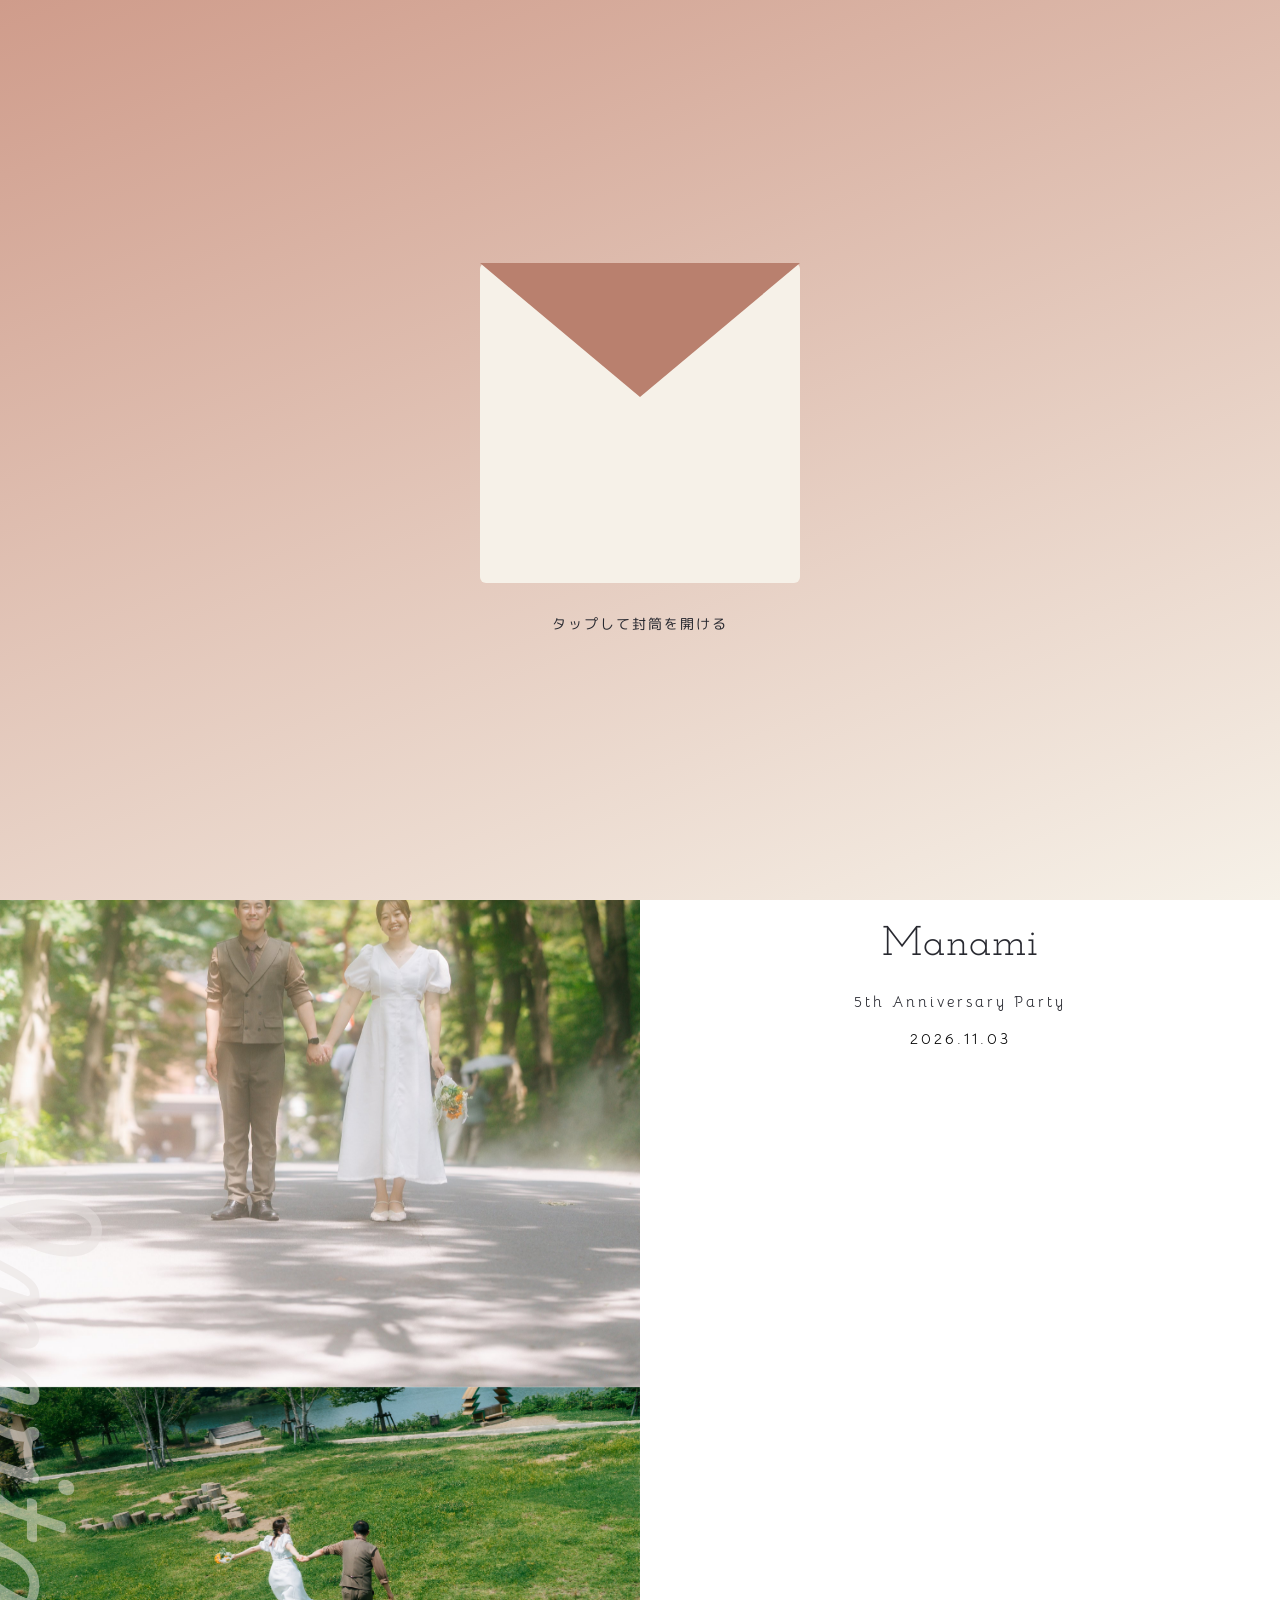
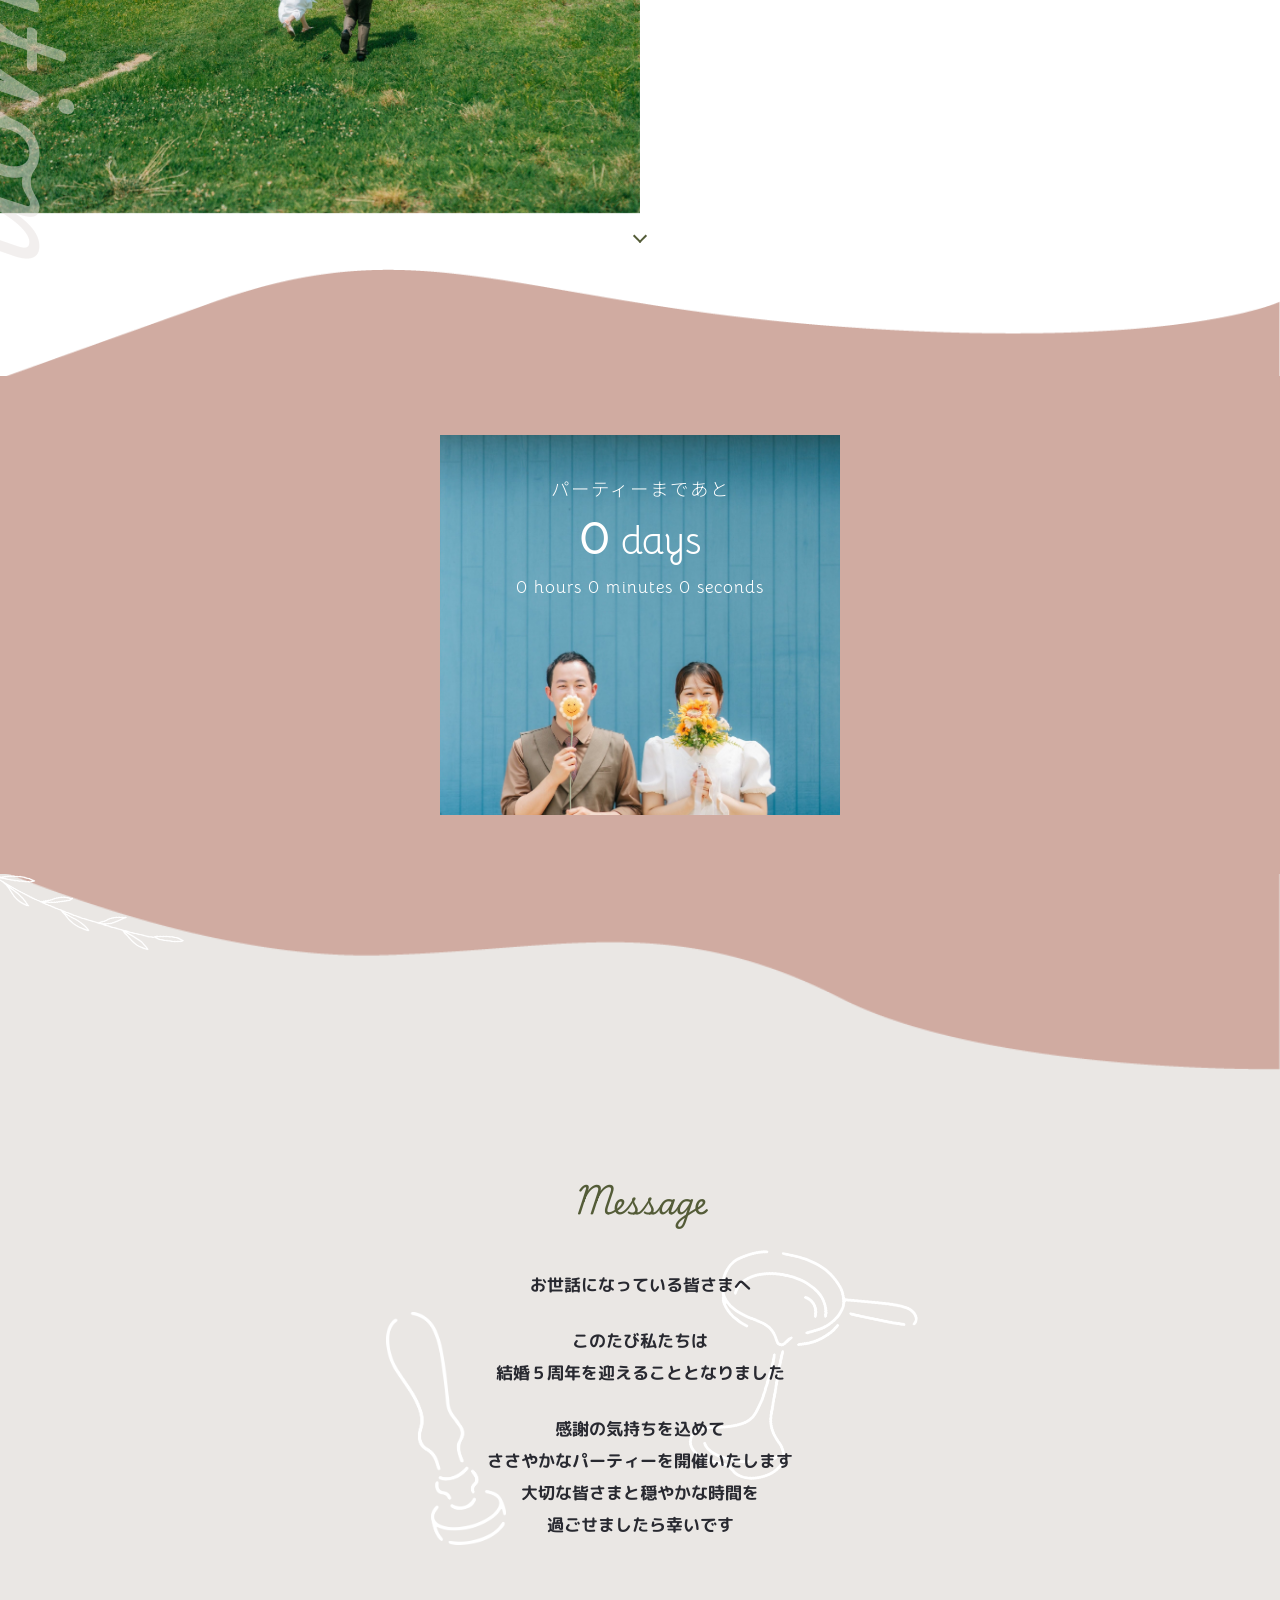
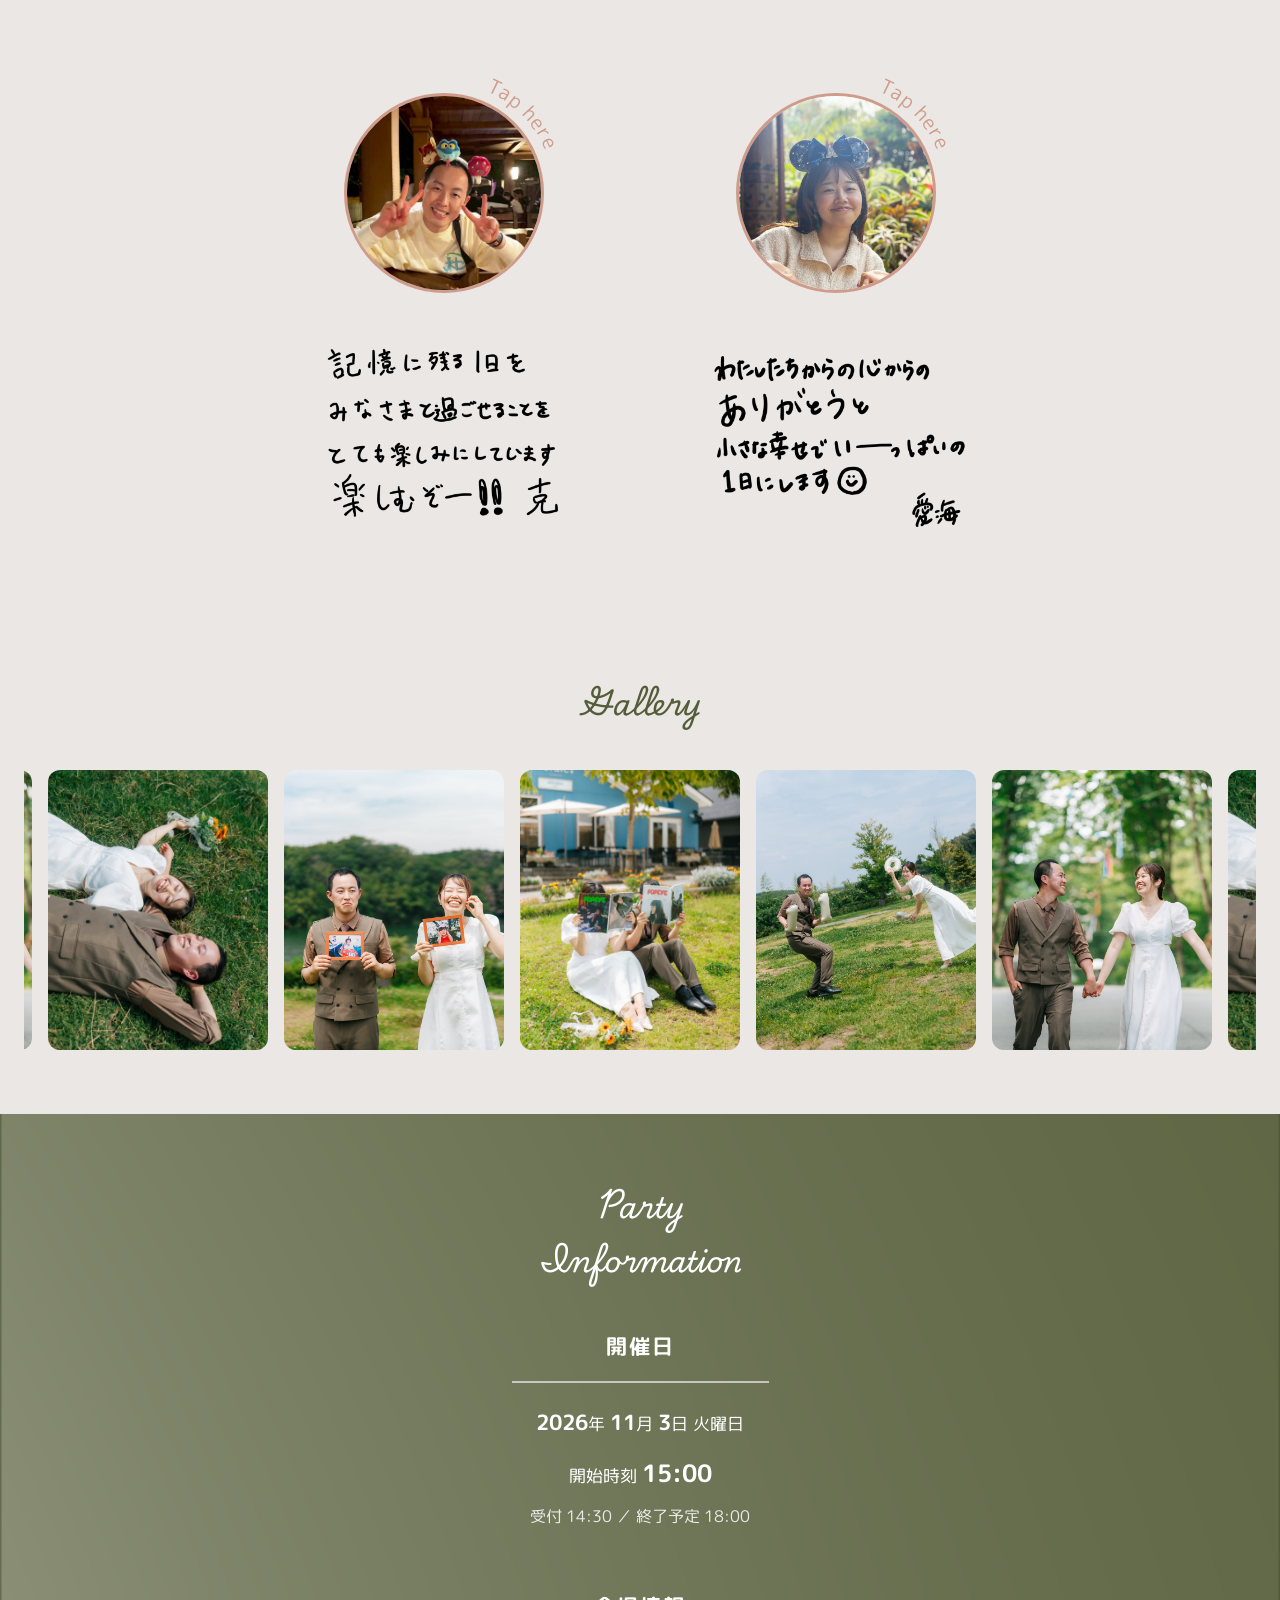
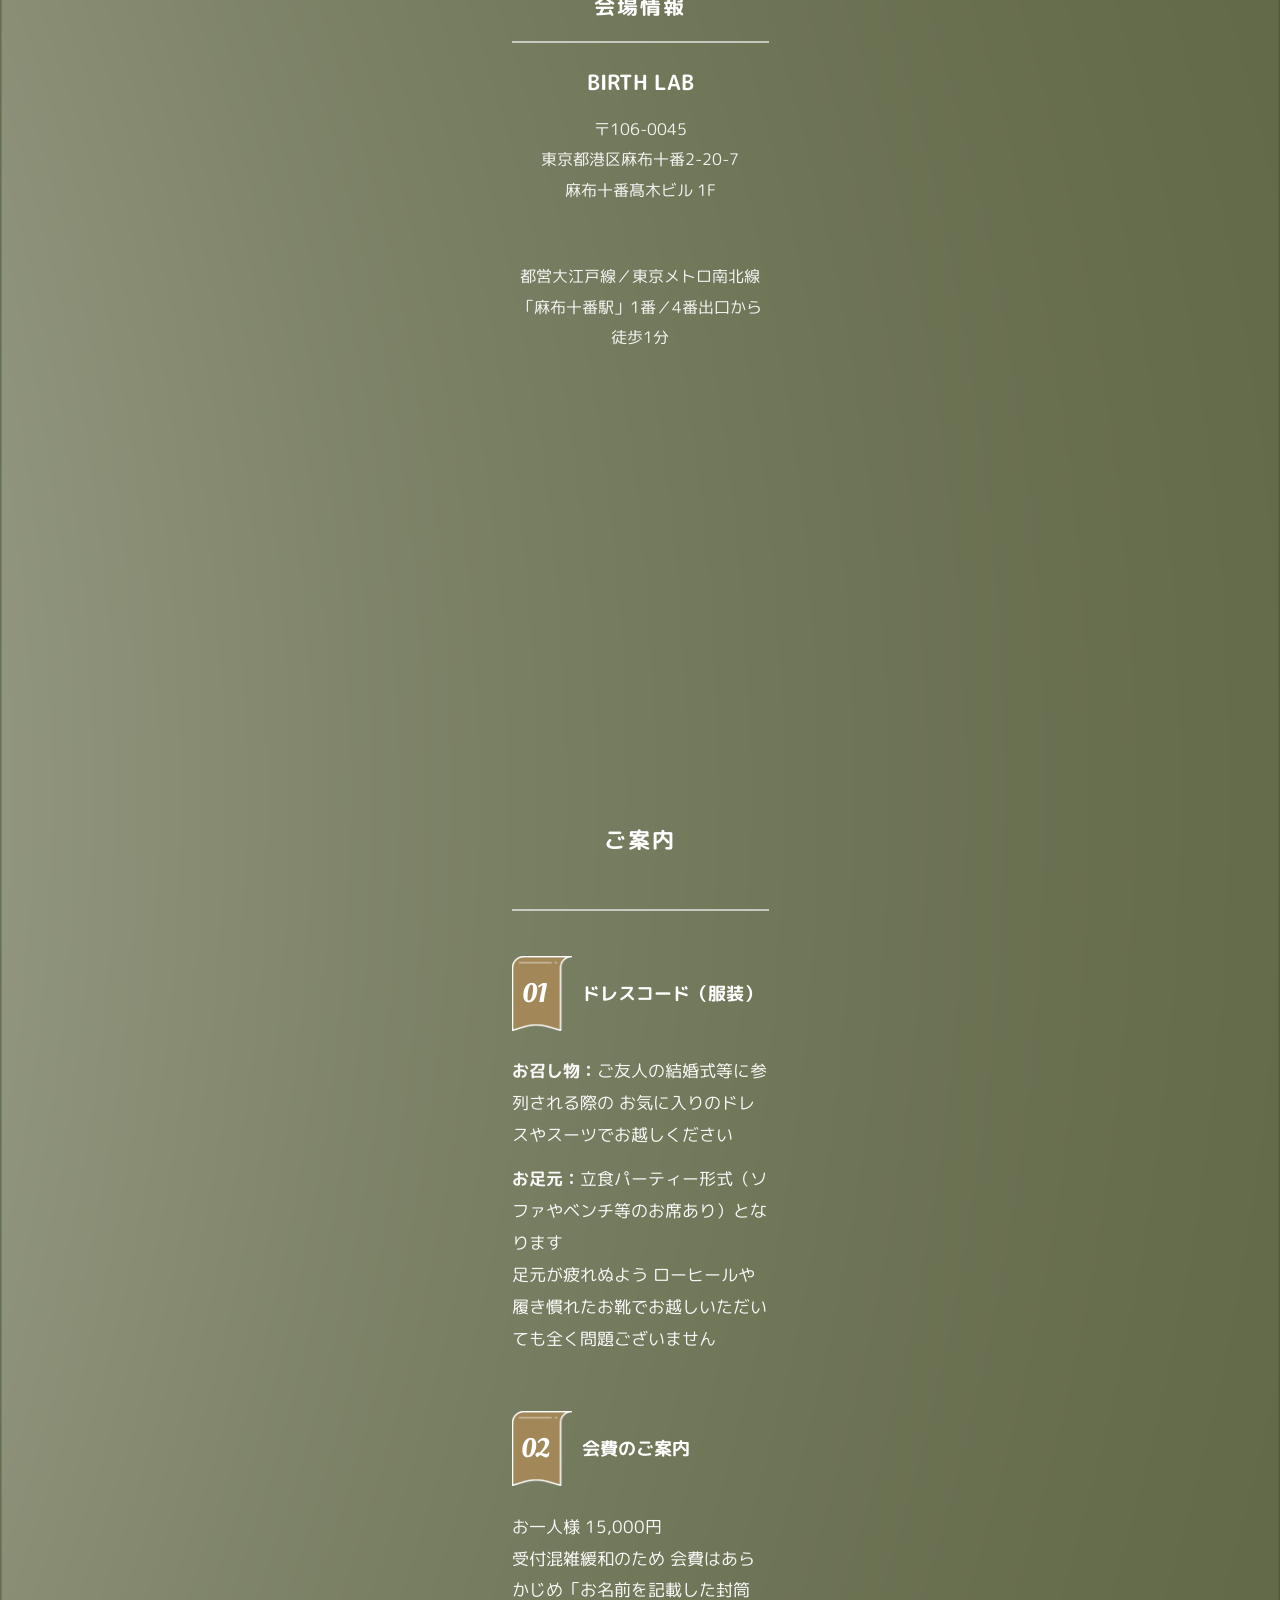
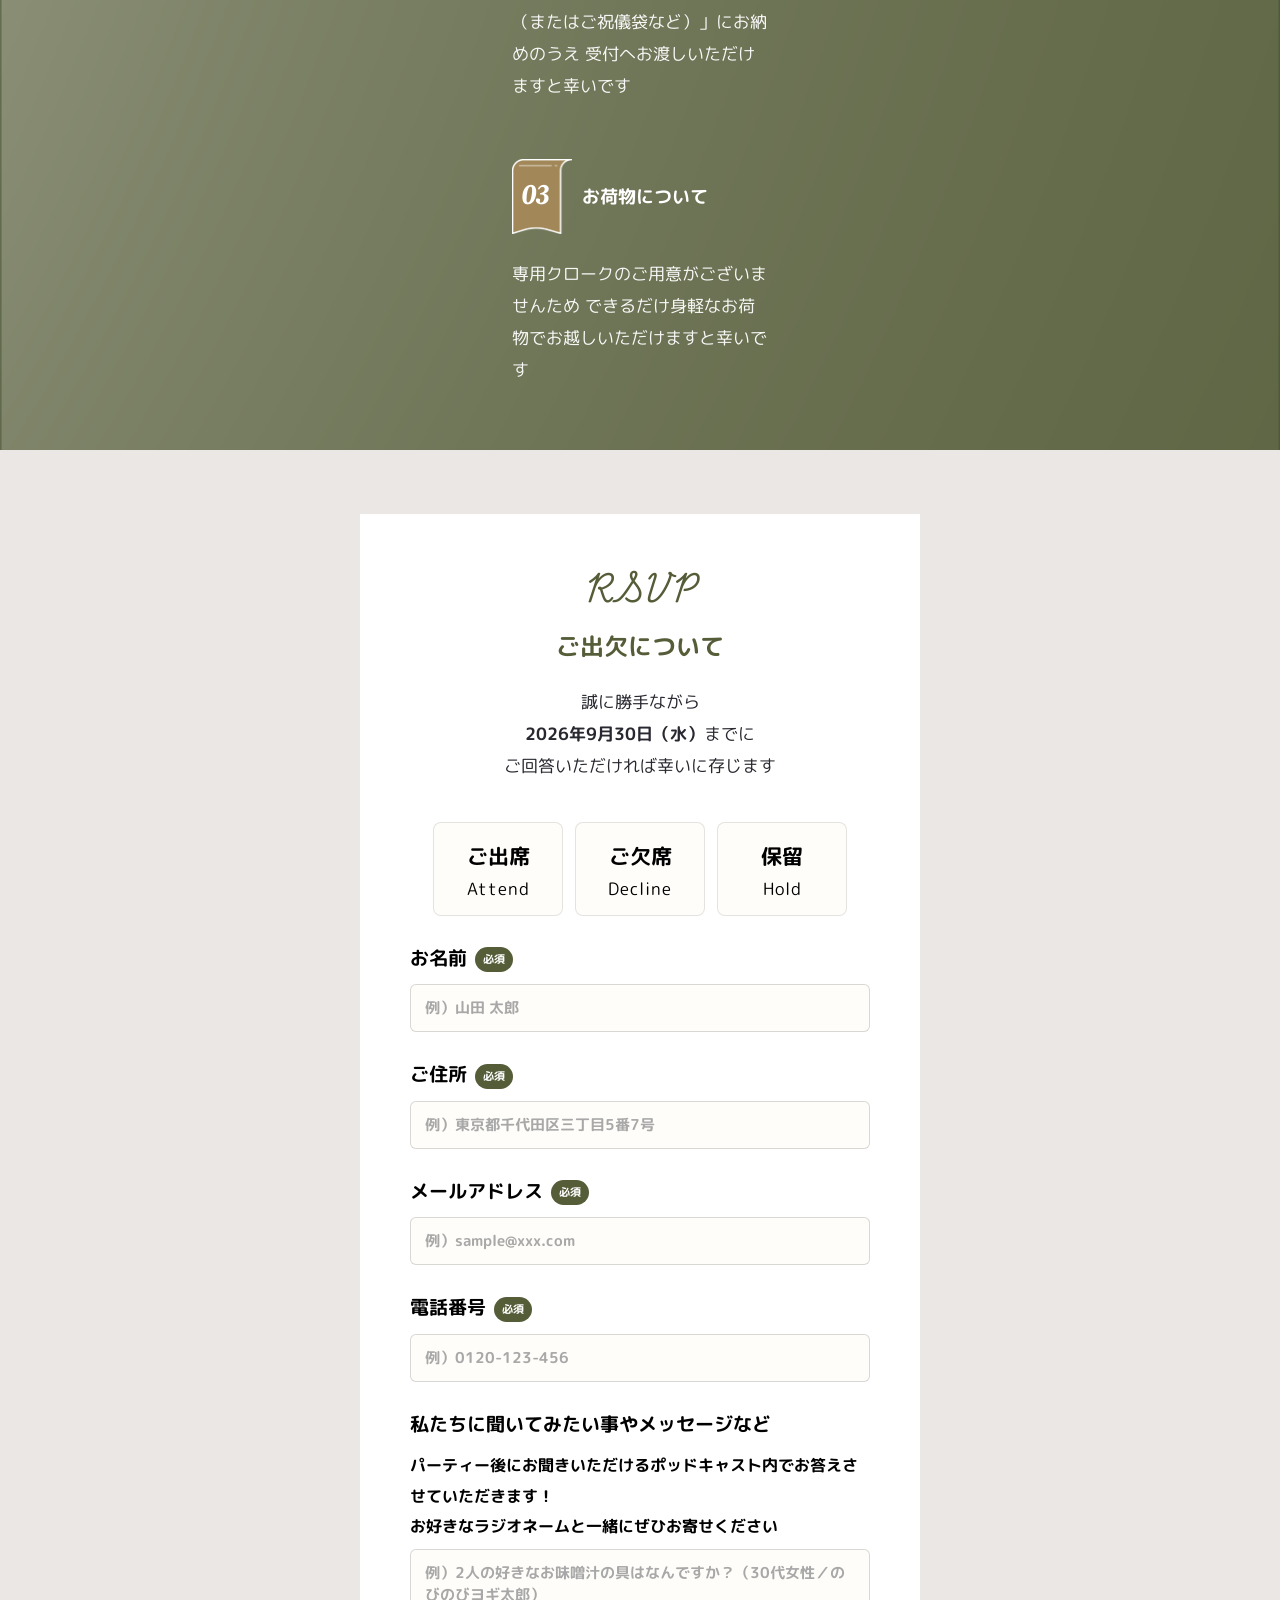
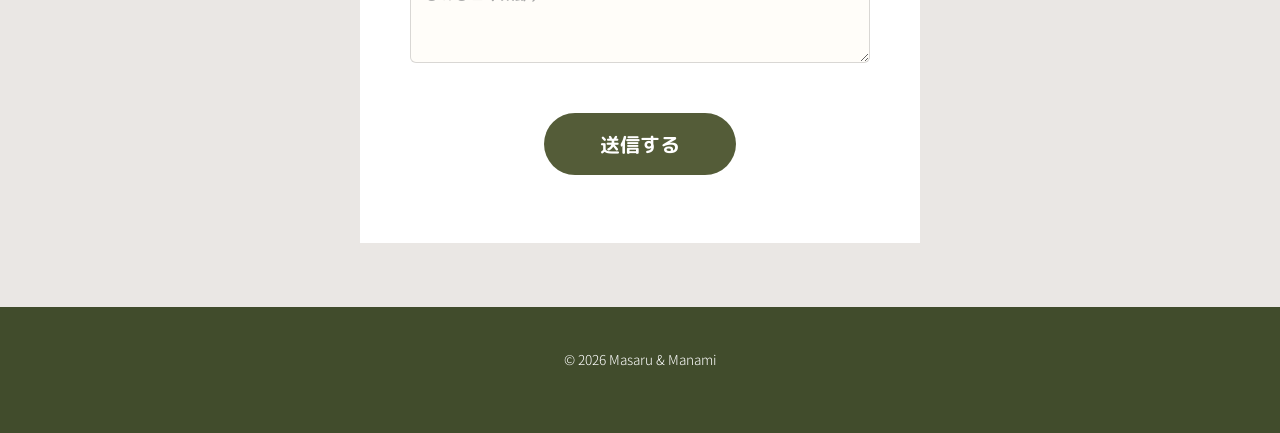
==== commit 2908d0c0: "Update index.html" ====
--- a/index.html
+++ b/index.html
@@ -32,20 +32,40 @@
 
   <!-- ==========================================================
        ① 封筒アニメーション（オープニング演出）
+       流れ：
+       ① シーリングスタンプで封がされた封筒が表示される
+       ② タップすると、封筒のフタが開く
+          （シーリングスタンプはフタにくっついたまま、割れずに一緒についてくる）
+       ③ 中の手紙（画像）が出てくる。少し長めに表示してから
+          画面全体がフェードアウトする（タイミングはInvitation.js側で管理）
        修正点：
        ・開く前は手紙(envelope-letter)を完全に透明にしておき、
-         フタ(envelope-flap)と文字が重なって見える問題を解消
+         フタ(envelope-flap)と重なって見える問題を解消
        ・開いた後は z-index を切り替えて、手紙がフタより
          「手前」に来るようにする（Invitation.css側で制御）
+       ・手紙の中身はテキストではなく画像(images/envelope-letter.png)に変更
+       ・シーリングスタンプ(images/envelope-seal.png)を追加
+         → 割ったり剥がれたりはせず、スタンプ全体が「フタ」に
+            そのままくっついた状態でフタと一緒に開くようにするため、
+            HTML上でもフタ(envelope-flap)の中に入れている
   =========================================================== -->
   <div id="envelope-screen" class="envelope-screen">
     <div class="envelope" id="envelope">
       <div class="envelope-body"></div>
       <div class="envelope-letter">
-        <p class="envelope-letter-en">Invitation</p>
-        <p class="envelope-letter-jp">結婚5周年<br>パーティーのご案内</p>
-      </div>
-      <div class="envelope-flap"></div>
+        <!-- 手紙の中身。images/envelope-letter.png を差し替えるだけで内容を変更できる -->
+        <img src="images/envelope-letter.png" alt="招待状の手紙" class="envelope-letter-img">
+      </div>
+      <div class="envelope-flap">
+        <!-- シーリングスタンプ。フタの先端(合わせ目)に重なるように配置している。
+             フタの子要素にすることで、フタが開くと一緒に回転してついてくる。
+             割ったり動かしたりはせず、そのままフタにくっついている。
+             envelope-seal-wrap: 位置決め専用（動かない）
+             envelope-seal     : スタンプ本体の画像 -->
+        <div class="envelope-seal-wrap" aria-hidden="true">
+          <img src="images/envelope-seal.png" alt="" class="envelope-seal">
+        </div>
+      </div>
     </div>
     <p class="envelope-hint" id="envelope-hint">タップして封筒を開ける</p>
   </div>
--- a/Invitation.css
+++ b/Invitation.css
@@ -17,7 +17,7 @@
   --color-text-light: #ffffff;   /* Figma: Party Information/ご案内/フッターの白文字 (旧 #fffaf3) */
   --color-gold: #b98a4e;
   --color-ink-black: #000000;    /* Figma: RSVPの出欠ボタン・フォームラベル等で使われる純黒 */
-  --color-countdown-ink: #3f190d;/* Figma: カウントダウンの文字色(濃いブラウン) */
+  --color-countdown-ink: #3f190d;/* カウントダウンの濃いブラウン色。現在は文字を白に変更したため未使用(将来の調整用に残置) */
   --color-placeholder: #a8a8a8;  /* Figma: フォームのプレースホルダー文字色 */
 
   /* ↓ Excelのフォント仕様に合わせて更新。
@@ -33,7 +33,8 @@
   --font-jp-bold: 'M PLUS Rounded 1c', sans-serif;      /* 同上。太字見出し・ラベル用 (旧 Noto Sans JP) */
   --font-jp-light: 'Noto Sans JP', sans-serif;          /* Figma: Noto Sans JP Light → カウントダウンラベル/フッター著作権表記 */
 
-  --section-padding: 88px 24px;
+  --section-padding: 64px 24px; /* 各セクション上下の余白。88px→64pxに調整して詰めた */
+  --info-divider-width: clamp(200px, 62vw, 257px); /* Figma: 幅257px。それを上限に、狭い画面ではvwで縮小 */
 }
 
 * {
@@ -117,21 +118,41 @@
 .connector-bottom {
   background: var(--color-message-bg); /* メッセージと同じ背景色 */
   padding-bottom: 40px; /* アクセント画像がはみ出す分の余白 */
+  /* 前回、上に重ねる「継ぎ目隠し」の疑似要素を使うため、
+     overflow:hiddenのままだとその疑似要素や反転させた葉っぱ画像が
+     クリップされてしまう。ここだけ visible に上書きしている */
+  overflow: visible;
+}
+
+/* カウントダウンとの継ぎ目を、カウントダウンの色(ピンクベージュ)で覆い隠す。
+   connector-bottomはcountdownより後にあるため、この帯は必ず手前に描画される */
+.connector-bottom::before {
+  content: "";
+  position: absolute;
+  top: -3px;
+  left: 0;
+  right: 0;
+  height: 6px;
+  background: #d0aba1; /* countdown側の背景色に合わせる */
+  z-index: 1;
 }
 .connector-img {
   width: 100%;
   display: block;
 }
 /* アクセント画像：横幅いっぱいにはせず、サイズ・位置を自由に調整できるようにしている。
-   修正点：影をなくし、背景に溶け込むような配置に変更 */
+   修正点：
+   ・影をなくし、背景に溶け込むような配置に変更
+   ・上下反転(scaleY(-1))に加えて、反時計回りにさらに回転させている(-8deg→-16deg)
+   ・位置をさらに少し左に移動 */
 .connector-accent-img {
   position: absolute;
-  right: 8%;
-  bottom: 0;
+  left: -4%;
+  top: 6px;
   width: 42%;
   max-width: 240px;
   border-radius: 12px;
-  box-shadow: none;
+  transform: scaleY(-1) rotate(-12deg); /* 上下反転＋反時計回りに回転(はみ出し軽減のため-16deg→-12degに調整) */
 }
 
 
@@ -140,21 +161,43 @@
    ・背景は単色 #D0ABA1
    ・その上に、セクションよりひとまわり小さい写真のカードを重ねる
    ・カウントダウンの文字は写真の「上寄せ」に配置する
+
+   白い継ぎ目対策について：
+   ブラウザがvw/vh基準の可変レイアウトを描画する際、
+   隣り合うセクション同士の境界にサブピクセル単位の誤差が生まれ、
+   ごく細い白い隙間（html/bodyの下地の色）が見えてしまうことがある。
+   margin違いのマイナス値だけでは解消しきれなかったため、
+   「後から重なるセクション側に、境目を覆う帯(疑似要素)を敷く」
+   方式に変更した。疑似要素はDOM上で後にあるセクションほど
+   手前に描画されるため、この順番で確実に隙間を覆い隠せる。
 ================================================================ */
 .countdown {
+  position: relative; /* 疑似要素(::before)の基準位置にするため */
   padding: 56px 24px;
   background: #d0aba1; /* 指定のピンクベージュ */
   display: flex;
   justify-content: center;
 }
 
+/* 上側(connector-top)との継ぎ目を、カウントダウンの色で覆い隠す。
+   countdownはconnector-topより後にあるため、この帯は必ず手前に描画される */
+.countdown::before {
+  content: "";
+  position: absolute;
+  top: -3px;
+  left: 0;
+  right: 0;
+  height: 6px;
+  background: #d0aba1;
+  z-index: 1;
+}
+
 .countdown-box {
   position: relative;
   width: 100%;
   max-width: 400px; /* セクション幅より一回り小さくなるよう上限を設定 */
-  border-radius: 16px;
   overflow: hidden;
-  box-shadow: 0 16px 32px rgba(0, 0, 0, 0.18);
+  /* 修正: 角丸は不要とのことでborder-radiusを削除。シャドウも削除済み */
 }
 
 .countdown-photo {
@@ -165,9 +208,8 @@
 }
 
 /* テキストは写真の中央ではなく上寄せに配置。
-   Figma仕様で文字色が濃いブラウン(#3F190D)に決まったため、
-   以前の黒いグラデーション(白文字向け)ではなく、白っぽいグラデーションに変更して
-   濃い文字色でも読みやすくしている */
+   修正: 背景写真自体で白文字が十分見やすいとのことで、
+   可読性確保用のグラデーションは削除した */
 .countdown-text {
   position: absolute;
   top: 0;
@@ -175,7 +217,6 @@
   right: 0;
   padding: 36px 24px 24px;
   text-align: center;
-  background: linear-gradient(rgba(255, 255, 255, 0.55), rgba(255, 255, 255, 0) 65%);
 }
 
 
@@ -193,27 +234,38 @@
 
 /* アクセント画像共通スタイル。個別の位置・サイズは
    .message-accent-1 / .message-accent-2 でそれぞれ指定している。
-   修正点：影をなくし、背景に溶け込むような配置に変更 */
+   修正点：
+   ・影をなくし、背景に溶け込むような配置に変更
+   ・配置の基準を「メッセージ本文(.message-body)」に変更したため、
+     .message-bodyにposition:relativeを追加している
+   ・z-index: -1 にして、本文テキストより後ろのレイヤーに配置している */
 .message-accent-img {
   position: absolute;
   border-radius: 12px;
-  box-shadow: none;
-  z-index: 0;
-}
+  z-index: -1; /* 本文(.message-body内のp要素)より後ろに表示する */
+}
+/* 本文の右上、少し内側(センター寄り)に配置。時計回りにもう少し傾ける */
 .message-accent-1 {
-  width: 34%;
-  max-width: 170px;
-  top: 28px;
-  right: 16px;
-}
+  width: 40%; /* 修正: 少し大きく(34%→40%) */
+  max-width: 200px; /* 修正: 少し大きく(170px→200px) */
+  top: -10px;
+  right: -4px;
+  transform: rotate(12deg); /* 時計回りにもう少し傾ける(6deg→12deg) */
+}
+/* 本文の左下、少し内側(センター寄り)に配置 */
 .message-accent-2 {
-  width: 30%;
-  max-width: 150px;
-  bottom: 28px;
-  left: 16px;
-}
-
-/* 本文はアクセント画像より手前(z-index高)に表示する */
+  width: 24%; /* 修正: 少し大きく(18%→24%) */
+  max-width: 120px; /* 修正: 少し大きく(90px→120px) */
+  bottom: -4px;
+  left: 6px;
+}
+
+/* 本文の位置の基準にするため position: relative を指定。
+   アクセント画像はここを基準に絶対配置され、z-indexで背面に回っている */
+.message-body {
+  position: relative;
+}
+
 .message-content {
   position: relative;
   z-index: 1;
@@ -265,7 +317,7 @@
   inset: 0;
   background: var(--color-cream);
   border-radius: 6px;
-  box-shadow: 0 20px 40px rgba(0, 0, 0, 0.18);
+  /* 修正: シャドウは不要とのことで削除 */
   z-index: 1;
 }
 
@@ -366,12 +418,16 @@
    自然に縦書きになるため、rotateで無理やり回転させるより正確に角へ密着させられる。
    Figma仕様: Playwrite US Trad / 128px / #545C38 / 不透明度30%
    ※128pxはFigma(スマホ縦画面)基準の値。画面の高さに対する比率(約14%)を
-     維持したまま、clamp()でどの端末でも同じ存在感になるようにしている。 */
+     維持したまま、clamp()でどの端末でも同じ存在感になるようにしている。
+   修正: 横方向(右)に見切れるよう変更。縦書きなので「幅」＝文字の太さの
+   方向にあたり、そのぶんを右にずらすことで右端30%が画面外に出て、
+   文字が斜めに切れたように見える。.heroのoverflow:hiddenではみ出た分は隠れる */
 .hero-bg-text {
   position: absolute;
   top: 0;
   right: 0;
   margin: 0;
+  transform: translateX(35%);
   writing-mode: vertical-rl;
   text-orientation: mixed;
   font-family: var(--font-en-script-bold); /* Figma: Playwrite US Trad */
@@ -418,22 +474,25 @@
   margin-bottom: 56px;
 }
 
-/* 左下の角にぴったり配置する透かし文字「invitation」。
+/* 左下の角にぴったり配置する透かし文字「Invitation」。
    写真の手前(z-indexが高い)に配置。writing-mode: vertical-rl だと
    「1文字目が上・最後の文字が下」の順で縦書きになるため、
    bottom:0を基準にすると自然に「最後の文字が下端に密着」する形になる。
-   Figma仕様: Playwrite US Trad / 32px / #E6E0DE / 不透明度50%
-   ※Wedding(128px)の1/4のサイズ比率になるよう、vhの値も約1/4にしている。 */
+   Figma仕様(修正版): Playwrite US Trad / 128px(Weddingと同サイズ) / #E6E0DE / 不透明度50%
+   ※Excelの当初記載(32px)が誤りとのことで、Weddingと同じサイズに修正
+   修正: 横方向(左)に見切れるよう変更。縦書きの「幅」＝文字の太さの方向に
+   左へずらすことで左端30%が画面外に出て、文字が斜めに切れたように見える */
 .hero-watermark {
   position: absolute;
   left: 0;
   bottom: 0;
   margin: 0;
+  transform: translateX(-25%);
   writing-mode: vertical-rl;
   text-orientation: mixed;
   z-index: 2;
   font-family: var(--font-en-script-bold); /* Figma: Playwrite US Trad */
-  font-size: clamp(1rem, 3.6vh, 2.3rem); /* Figma: 32px 相当(Weddingの約1/4) */
+  font-size: clamp(3.5rem, 14vh, 9rem); /* Figma: 128px 相当。hero-bg-textと同じ値に統一 */
   line-height: 1;
   letter-spacing: 0; /* 最後の文字(n)を下端にきっちり揃えるため0のまま維持 */
   color: #e6e0de; /* Figma: #E6E0DE */
@@ -467,7 +526,7 @@
 .hero-and {
   font-family: var(--font-en-hand); /* Figma Handの代替としてCaveat */
   font-style: normal; /* Caveatはもともと手書き風の傾きがあるためitalic指定は不要 */
-  font-size: clamp(1rem, 4.2vw, 1.35rem); /* Figma: 16px相当。Caveatは細身なので少し大きめに調整 */
+  font-size: clamp(1.2rem, 5vw, 1.6rem); /* 修正: サイズを少し拡大 */
   color: var(--color-text); /* Figma: #282930 */
   margin: 6px 0;
 }
@@ -522,14 +581,14 @@
    （見た目の共通部分は .bg-photo-section 側で定義済み。
     ここでは中身のテキストスタイルだけ書く）
 ================================================================ */
-/* Figma仕様: Noto Sans JP / Light / 20px / #3F190D */
+/* Figma仕様(修正版): Noto Sans JP / Light / 20px / 白(#FFFFFF) ※当初の#3F190D指定から変更 */
 .countdown-label {
   font-family: var(--font-jp-light); /* Figma: Noto Sans JP */
   font-weight: 300; /* Light */
   font-size: clamp(0.95rem, 4vw, 1.15rem); /* Figma: 20px相当 */
   letter-spacing: 2px;
   margin-bottom: 8px;
-  color: var(--color-countdown-ink); /* Figma: #3F190D */
+  color: var(--color-text-light); /* 修正: 白(#FFFFFF)に変更 */
 }
 
 /* Figma仕様: "126"は Bellota Bold 40px、"days"は Bellota Regular 32px。
@@ -540,20 +599,20 @@
   font-weight: 400;
   font-size: clamp(1.8rem, 8vw, 2.4rem); /* Figma: "days"の32px相当 */
   line-height: 1;
-  color: var(--color-countdown-ink); /* Figma: #3F190D */
+  color: var(--color-text-light); /* 修正: 白(#FFFFFF)に変更 */
 }
 #cd-days {
   font-weight: 700; /* Figma: "126"はBold */
   font-size: 1.25em; /* Figma: 40px ÷ 32px ≒ 1.25倍 */
 }
 
-/* Figma仕様: Bellota / Regular / 20px / #3F190D */
+/* Figma仕様: Bellota / Regular / 20px / 白(#FFFFFF) */
 .countdown-detail {
   font-family: var(--font-en-display); /* Figma: Bellota */
   margin-top: 10px;
   font-size: clamp(0.85rem, 3.6vw, 1.05rem); /* Figma: 20px相当 */
   letter-spacing: 1px;
-  color: var(--color-countdown-ink); /* Figma: #3F190D */
+  color: var(--color-text-light); /* 修正: 白(#FFFFFF)に変更 */
 }
 
 /* Figma仕様: Tsukushi A Round Gothic(→M PLUS Rounded 1c) / Bold / 16px / #282930 */
@@ -633,7 +692,7 @@
   border: 3px solid var(--color-pink);
   -webkit-backface-visibility: hidden;
   backface-visibility: hidden;
-  box-shadow: 0 10px 24px rgba(0, 0, 0, 0.15);
+  /* 修正: シャドウは不要とのことで削除 */
 }
 
 .coin-face img {
@@ -649,14 +708,15 @@
 
 /* コイン右上の縁に沿って表示する「Tap here」文字。
    SVGのtextPathで円弧(path)に沿わせているので、文字がカーブして見える。
-   コインの円(直径200px)に対して10pxずつ外側に広げたviewBox(220x220)を使い、
-   ちょうど円の縁の上に文字が乗るように配置している。 */
+   修正: コインの円(半径100px)ぎりぎり重ならない位置まで離すため、
+   円弧の半径を120pxに拡大し、それに合わせてviewBox/配置も260x260に広げた
+   (コイン中心から見て、コインの縁より20px外側を円弧が通る) */
 .coin-tap-label {
   position: absolute;
-  top: -10px;
-  left: -10px;
-  width: 220px;
-  height: 220px;
+  top: -30px;
+  left: -30px;
+  width: 260px;
+  height: 260px;
   pointer-events: none; /* コインのタップ操作を邪魔しないようにする */
   overflow: visible;
 }
@@ -664,17 +724,20 @@
 .coin-tap-label text,
 .coin-tap-label textPath {
   font-family: var(--font-jp-bold);
-  font-size: 13px;
+  font-size: 20px; /* 修正: 16px→20pxにさらに拡大 */
   letter-spacing: 1px;
-  fill: var(--color-olive);
+  fill: var(--color-pink); /* 修正: コインの縁(.coin-faceのborder)と同じ色に変更 */
 }
 
 /* 手書きメッセージ(透過PNG・末尾に署名として名前も含む想定)をはめ込む枠。
-   修正点：「新郎」「新婦」の文字を削除したため、コインのすぐ下に来るようにした */
+   修正点：
+   ・「新郎」「新婦」の文字を削除したため、コインのすぐ下に来るようにした
+   ・257px基準では思ったより大きくならなかったとのことで、
+     257pxの約1.5倍(≒386px)を基準にさらにサイズアップ */
 .profile-message-img {
   display: block;
-  width: 260px;
-  max-width: 90%;
+  width: calc(var(--info-divider-width) * 1.5); /* 修正: 257px相当 → その1.5倍に */
+  max-width: 96%; /* 257px基準の時より大きくなる分、上限も少し広げた */
   margin: 0 auto;
 }
 
@@ -714,7 +777,7 @@
   object-fit: cover;
   border-radius: 12px;
   flex-shrink: 0;
-  box-shadow: 0 10px 24px rgba(0, 0, 0, 0.2);
+  /* 修正: シャドウは不要とのことで削除 */
   /* 画像のドラッグ&ドロップ（ブラウザ標準の画像保存ドラッグ）を無効化し、
      スワイプ操作の邪魔にならないようにする */
   -webkit-user-drag: none;
@@ -726,8 +789,8 @@
    ⑦+⑧+⑨ パーティー情報／アクセス／ご案内 をまとめたパネル
    修正点：重なり順を「背景色→背景画像→テキスト」の3層だけにし、
    別レイヤーの色オーバーレイは廃止した。
-   文字の可読性は、画像自体に filter で少し暗さを加えることと、
-   テキストに text-shadow を付けることで確保している。
+   文字シャドウ・画像を暗くするフィルターはいずれも不要とのことで
+   使用していない(落ち着いた色味の画像を使う前提のため)。
 ================================================================ */
 .panel-olive {
   position: relative;
@@ -750,8 +813,7 @@
   position: relative;
   z-index: 1;
   color: var(--color-text-light);
-  /* 子要素すべてに継承される。写真の上でも文字の輪郭が分かりやすくなる */
-  text-shadow: 0 1px 6px rgba(0, 0, 0, 0.5);
+  /* 修正: 文字シャドウは不要とのことで削除 */
 }
 
 .party-info,
@@ -766,7 +828,7 @@
 }
 
 .info-block {
-  max-width: 420px;
+  max-width: var(--info-divider-width); /* 修正: インフォディバイダーの幅を上限にする */
   margin: 0 auto 56px;
 }
 .info-block:last-child {
@@ -782,20 +844,32 @@
   margin-bottom: 14px;
 }
 
+/* 修正: 太さを1px→2pxに、幅も --info-divider-width(改行後のInformationの文字幅目安)に変更 */
 .info-divider {
-  width: 110px; /* スクリーンショットに合わせて線を長めに */
-  height: 1px;
+  width: var(--info-divider-width);
+  height: 2px;
   background: rgba(255, 255, 255, 0.6);
   margin: 0 auto 20px;
 }
 
-/* Figma仕様: 日付は数字部分がBold24px、漢字の接続部分(年/月/日/火曜日)がRegular16px
-   と細かく分かれているが、実装をシンプルに保つため全体をBold・20px相当でまとめている */
+/* 「ご案内」見出し下のディバイダー。次のご案内項目までの余白を少し広めにとる */
+.info-divider-guidance {
+  margin: 0 auto 36px;
+}
+
+/* Figma仕様: 日付は数字部分がBold24px、漢字の接続部分(年/月/日/火曜日)がRegular16px。
+   修正: HTML側で数字を<span class="info-date-num">に分けたので、
+   ここで正確に「数字だけBold・接続部分はRegular」を再現している */
 .info-date {
+  font-family: var(--font-jp); /* ベースはRegular */
+  font-weight: 400;
+  font-size: clamp(0.95rem, 4vw, 1.05rem); /* Figma: 接続部分の16px相当 */
+  margin-bottom: 10px;
+}
+.info-date-num {
   font-family: var(--font-jp-bold);
   font-weight: 700;
-  font-size: clamp(1.1rem, 4.5vw, 1.3rem); /* Figma: 数字部分の24px寄りで設定 */
-  margin-bottom: 10px;
+  font-size: clamp(1.1rem, 4.5vw, 1.3rem); /* Figma: 数字部分の24px相当 */
 }
 
 /* Figma仕様: 「開始時刻」はRegular16px、時刻の「15:00」だけBold24px。
@@ -839,9 +913,8 @@
 }
 
 .map-wrapper {
-  border-radius: 16px;
   overflow: hidden;
-  box-shadow: 0 12px 28px rgba(0, 0, 0, 0.25);
+  /* 修正: 角丸・シャドウともに不要とのことで削除 */
 }
 
 .map-wrapper iframe {
@@ -849,8 +922,13 @@
 }
 
 /* ---------- ご案内 ---------- */
+/* 修正: .guidance自身にも左右padding(section-padding分・24px×2)がかかっているため、
+   max-widthをそのまま --info-divider-width にすると、
+   パーティ情報側の .info-block (自身にpaddingを持たない) より実質的に狭くなり、
+   インフォディバイダー同士の横位置がずれてしまっていた。
+   paddingぶん(48px)を足して、実質の内側の幅を .info-block と揃えている */
 .guidance {
-  max-width: 620px;
+  max-width: calc(var(--info-divider-width) + 48px);
   margin: 0 auto;
 }
 
@@ -865,7 +943,7 @@
 .guidance-heading-row {
   display: flex;
   align-items: center;
-  gap: 16px;
+  gap: 10px; /* 修正: 見出しの改行を防ぐため余白を詰めた(16px→10px) */
   margin-bottom: 16px;
 }
 
@@ -888,29 +966,38 @@
   font-weight: 400; /* Oleo Scriptは基本Regularの1ウェイトのみ */
   font-size: clamp(1.3rem, 5.5vw, 1.7rem); /* Figma: 24px相当 */
   border-radius: 4px;
-  text-shadow: 0 1px 4px rgba(0, 0, 0, 0.6); /* 画像の上でも数字が読めるように */
   background-image: url("images/guidance-number-bg.png");
   background-repeat: no-repeat;
   background-position: center;
   background-size: contain; /* 画像が切れないよう cover→contain に変更 */
 }
 
-/* Figma仕様: Tsukushi A Round Gothic Bold 20px 白 */
+/* Figma仕様: Tsukushi A Round Gothic Bold 20px 白
+   修正: 「ドレスコード（服装）」が改行されてしまう問題への対応として、
+   white-space:nowrapで改行を禁止し、フォントサイズの上限も少し抑えている */
 .guidance-heading {
   font-family: var(--font-jp-bold);
-  font-size: clamp(1.1rem, 4.5vw, 1.3rem); /* Figma: 20px相当 */
-  font-weight: 700;
-}
-
-/* Figma仕様: Regular 16px 白(「お召し物：」等の太字ラベルも同じ<p>内に含まれるため、
-   見た目のバランスを優先しRegularベースでまとめている) */
+  font-size: clamp(1rem, 4vw, 1.15rem); /* Figma: 20px相当。改行防止のため上限を少し下げた */
+  font-weight: 700;
+  white-space: nowrap;
+}
+
+/* Figma仕様: 「お召し物：」「お足元：」はBold、それ以外はRegular 16px 白。
+   修正: 以前は<p>全体をRegularでまとめていたが、HTML側で
+   ラベル部分だけ<span class="guidance-text-label">に分けたので、
+   ここでラベルだけBoldにしている */
 .guidance-text {
+  font-family: var(--font-jp); /* ベースはRegular */
   font-size: clamp(0.9rem, 3.8vw, 1.05rem); /* Figma: 16px相当 */
   margin-bottom: 12px;
   opacity: 0.95;
 }
 .guidance-text:last-child {
   margin-bottom: 0;
+}
+.guidance-text-label {
+  font-family: var(--font-jp-bold);
+  font-weight: 700;
 }
 
 
@@ -934,9 +1021,8 @@
   max-width: 560px;
   margin: 0 auto;
   background: var(--color-white);
-  border-radius: 20px;
   padding: 48px 28px;
-  box-shadow: 0 18px 40px rgba(0, 0, 0, 0.08);
+  /* 修正: 角丸・シャドウともに不要とのことで削除 */
 }
 
 .rsvp .script-heading {
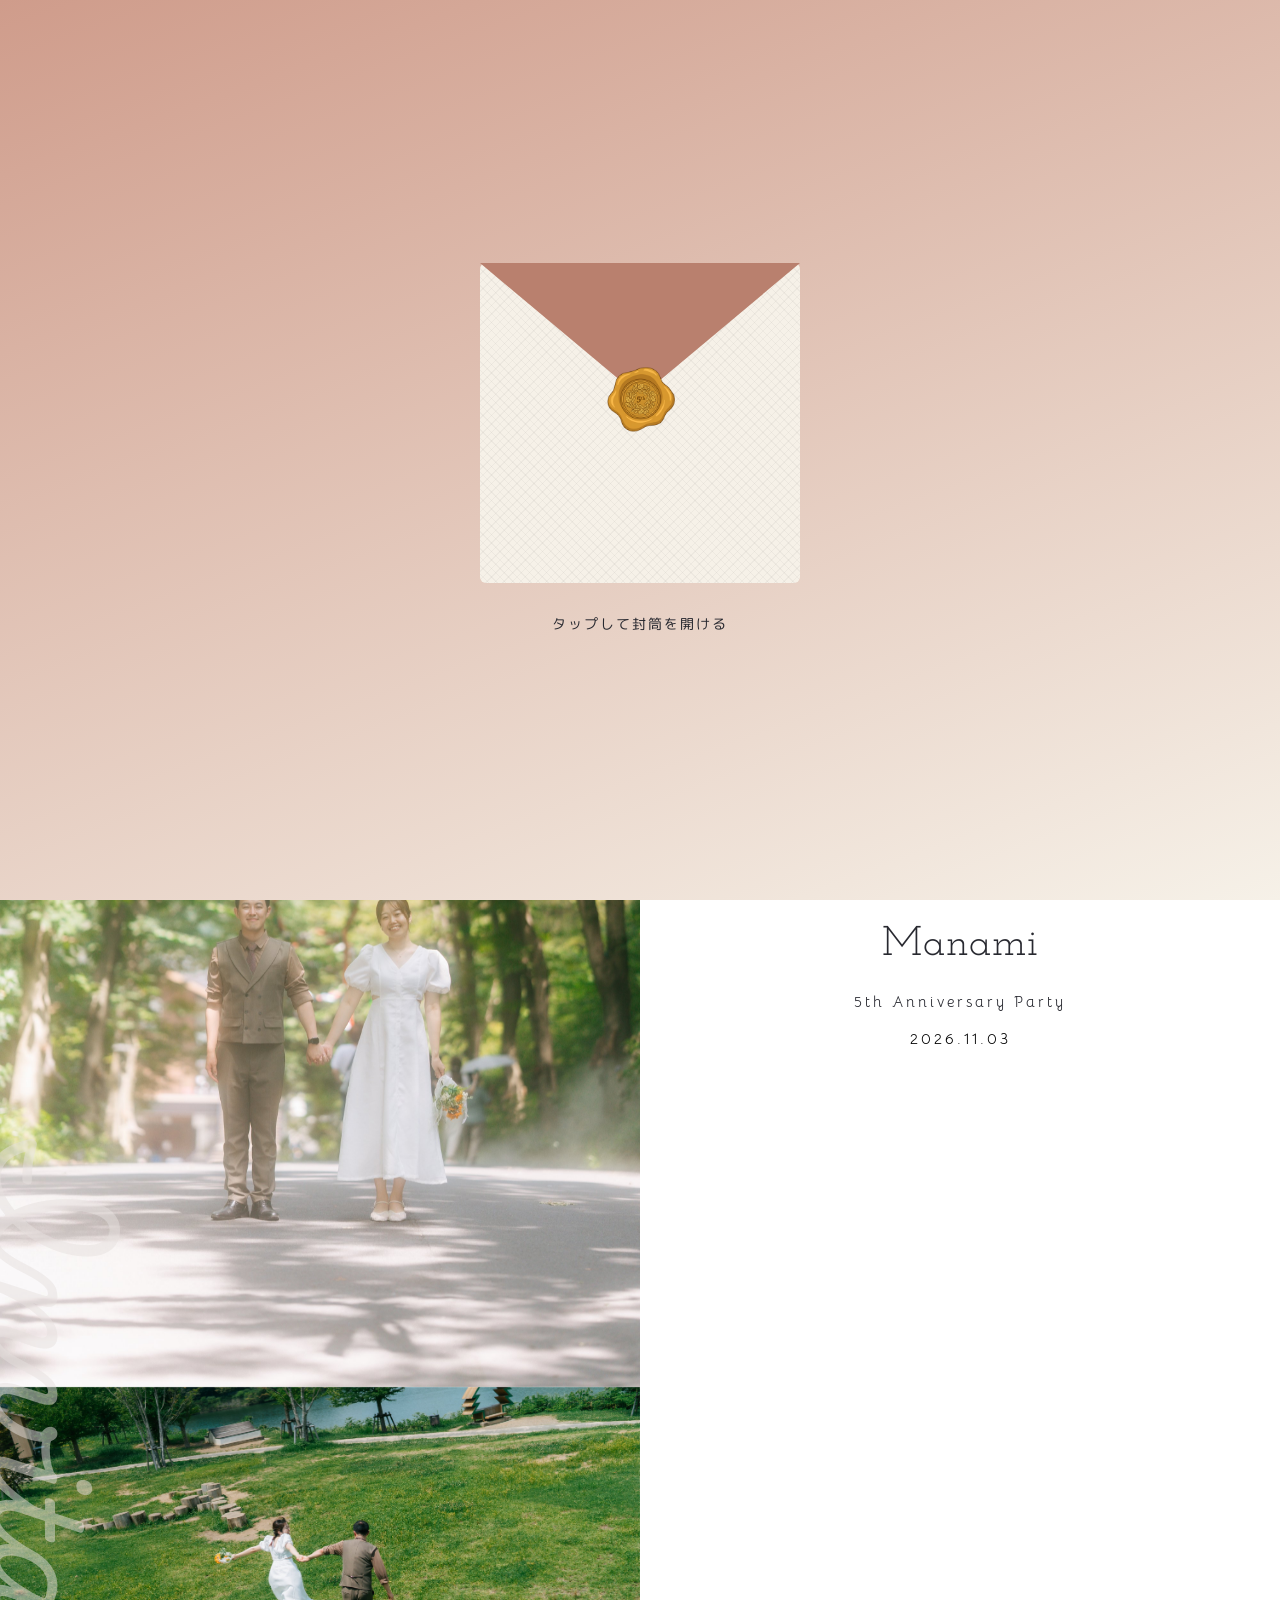
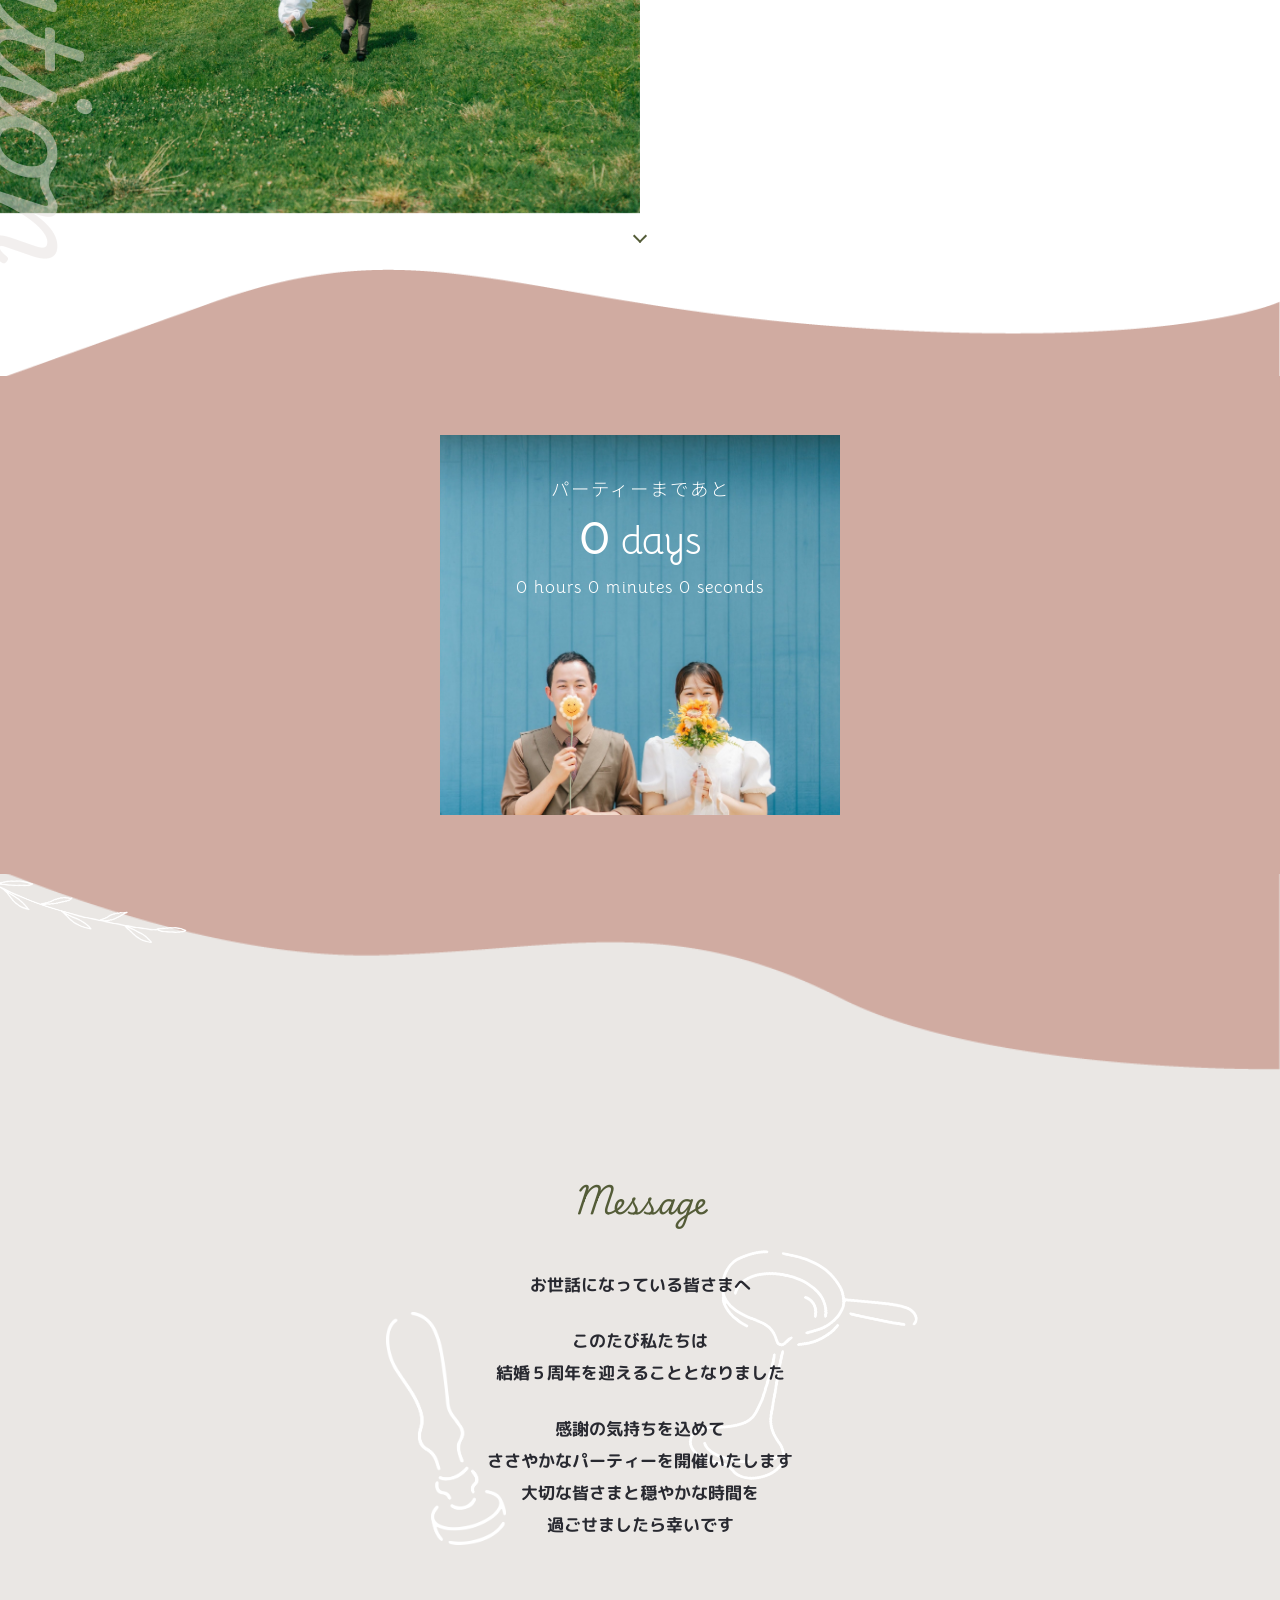
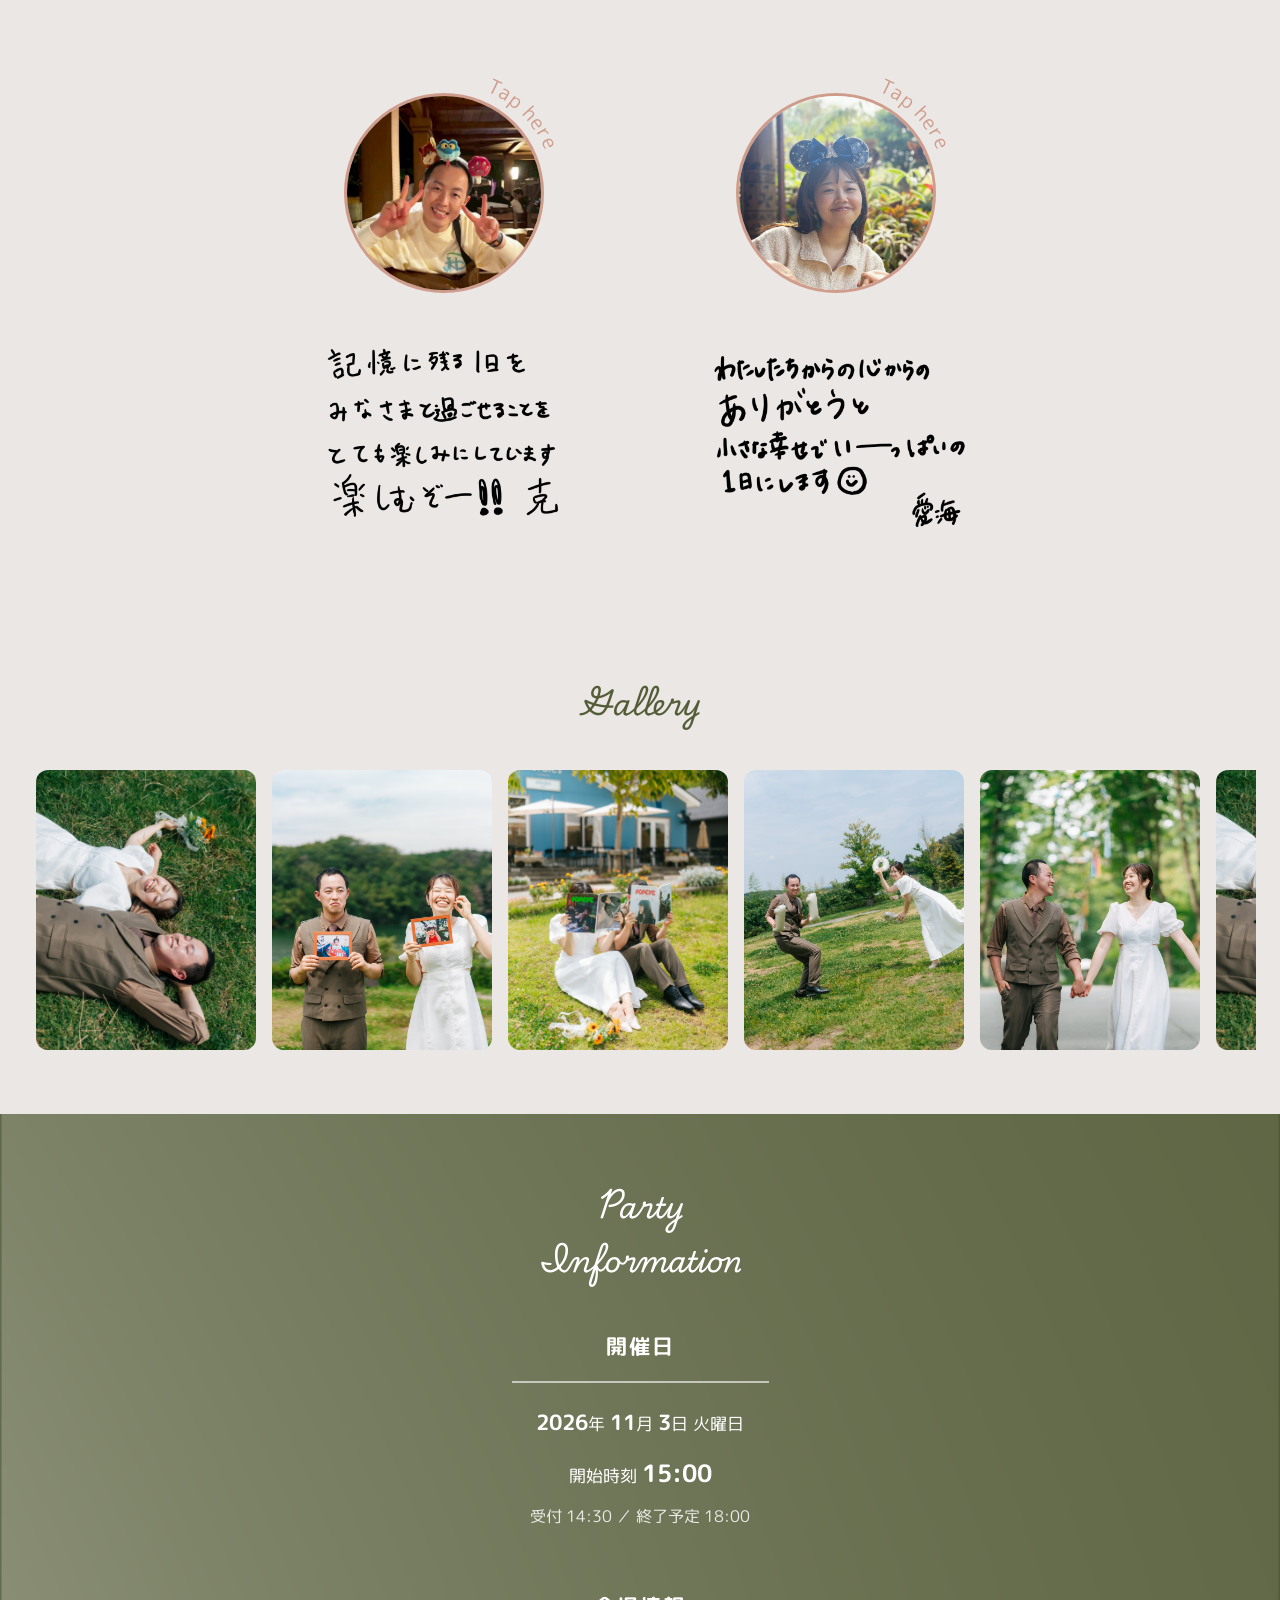
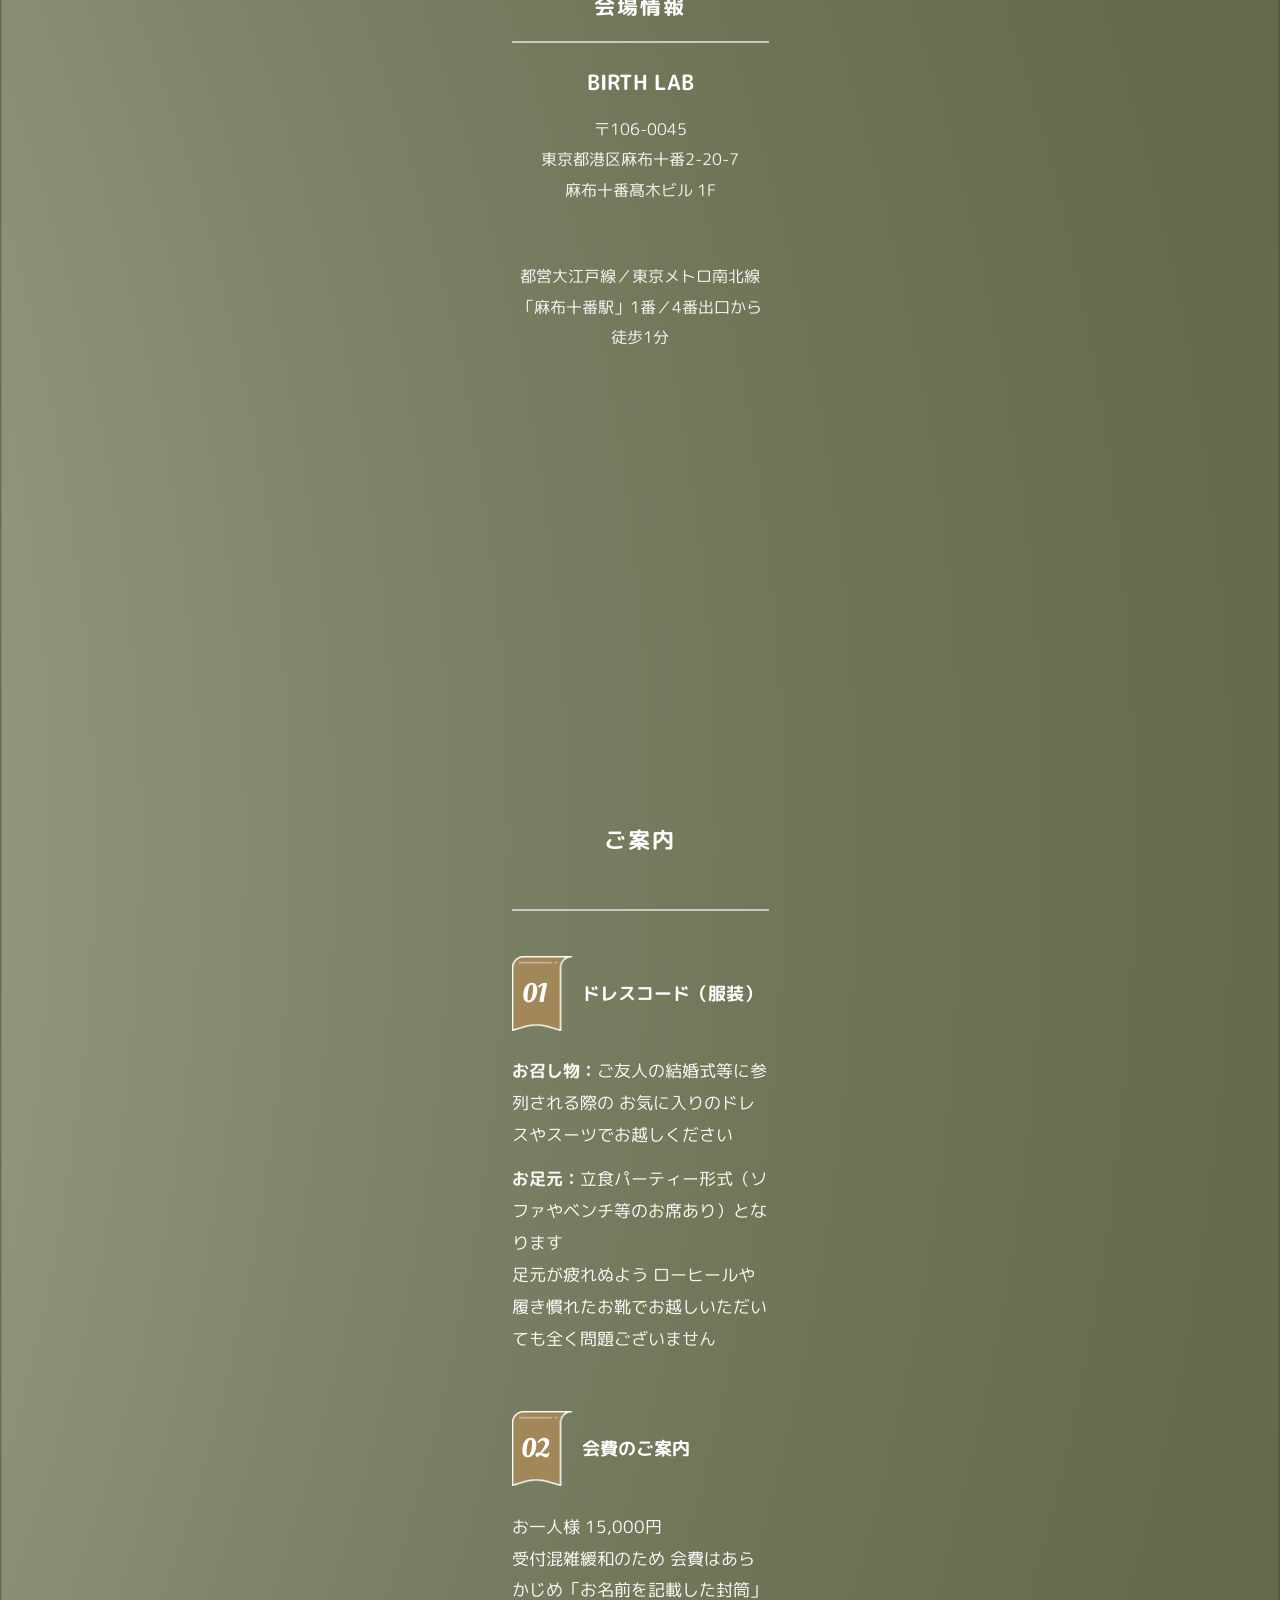
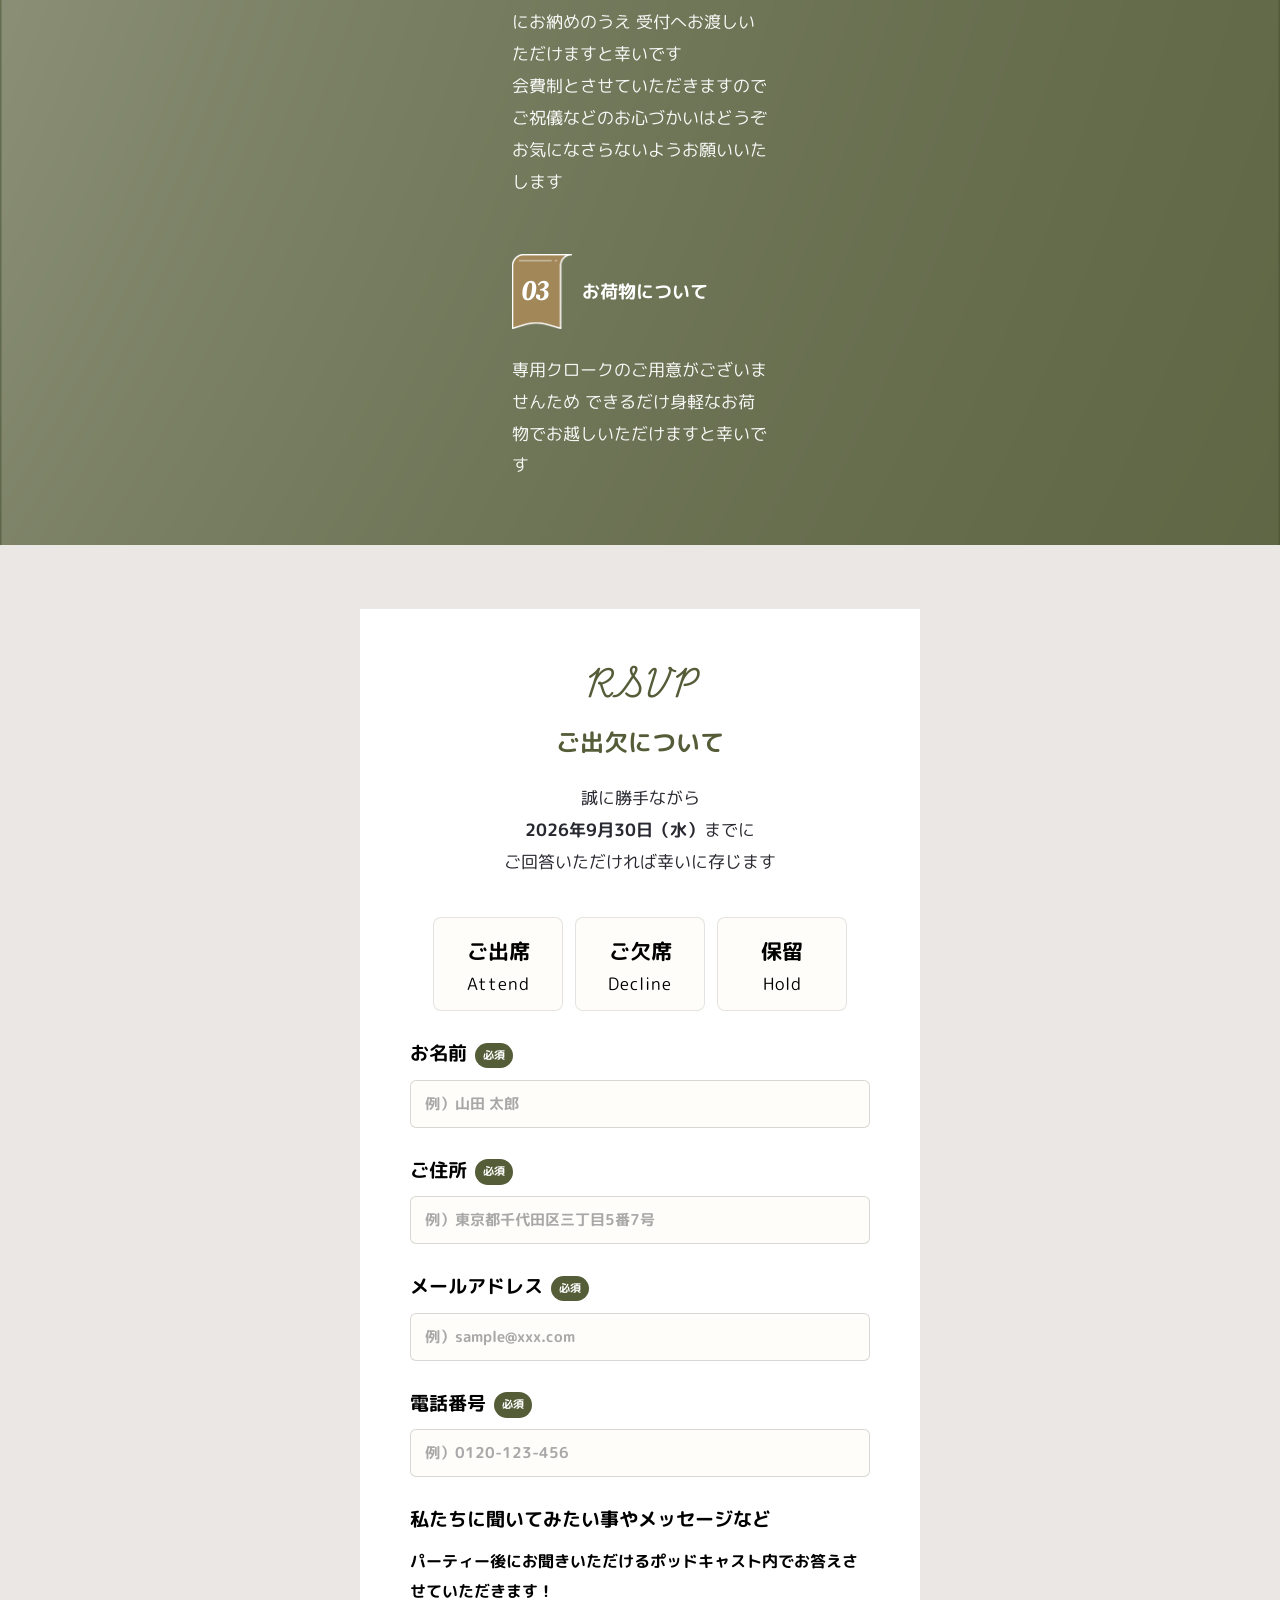
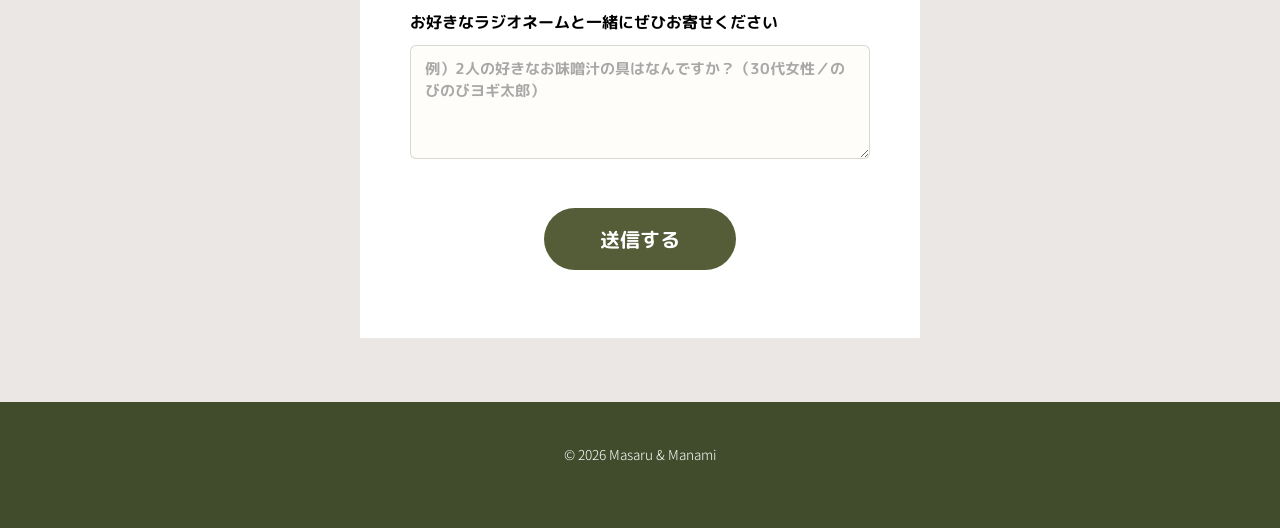
==== commit 8a681c8c: "Update index.html" ====
--- a/index.html
+++ b/index.html
@@ -339,7 +339,8 @@
             </div>
             <p class="guidance-text">
               お一人様 15,000円<br>
-              受付混雑緩和のため 会費はあらかじめ「お名前を記載した封筒（またはご祝儀袋など）」にお納めのうえ 受付へお渡しいただけますと幸いです
+              受付混雑緩和のため 会費はあらかじめ「お名前を記載した封筒」にお納めのうえ 受付へお渡しいただけますと幸いです<br>
+              会費制とさせていただきますので ご祝儀などのお心づかいはどうぞお気になさらないようお願いいたします
             </p>
           </div>
 
--- a/Invitation.css
+++ b/Invitation.css
@@ -152,7 +152,7 @@
   width: 42%;
   max-width: 240px;
   border-radius: 12px;
-  transform: scaleY(-1) rotate(-12deg); /* 上下反転＋反時計回りに回転(はみ出し軽減のため-16deg→-12degに調整) */
+  transform: scaleY(-1) rotate(-7deg); /* 上下反転＋反時計回りに回転(はみ出し軽減のため-16deg→-12degに調整) */
 }
 
 
@@ -277,12 +277,21 @@
 
 /* ================================================================
    ① 封筒アニメーション
+   流れ：
+   ① 初期状態：シーリングスタンプで封をされた封筒
+   ② タップで .is-open クラスが付き、フタが開く
+      （シーリングスタンプはフタの子要素なので、割れたりせず
+        そのままフタにくっついて一緒に回転してついてくる）
+   （クラスの付け外しのタイミングはInvitation.js側で制御している）
+
    修正点：
-   ・envelope-letter は開くまで opacity:0 にして、フタと文字が
-     重なって見える問題を解消
+   ・envelope-letter は開くまで opacity:0 にして、フタと重なって見えるのを解消
    ・開いた後(.is-open)は、手紙のz-indexをフタより高くし、
      フタのz-indexを一段階遅れて下げることで、
      「手紙がフタの手前を通る」ように見せている
+   ・手紙の中身を画像(envelope-letter-img)に変更
+   ・シーリングスタンプ(envelope-seal)を追加。フタの子要素にすることで、
+     割れたりせずそのままフタと一緒に開くようにしている
 ================================================================ */
 .envelope-screen {
   position: fixed;
@@ -312,17 +321,24 @@
   perspective: 1200px; /* 子要素の回転に奥行きを持たせる */
 }
 
+/* 紙の質感（斜め格子の細い織り目）を作る共通のテクスチャ。
+   斜め45度・-45度の極細ストライプを重ねることで、
+   スコットランド紙のような繊細な織り目を表現している。
+   色の濃さは rgba の最後の数値(不透明度)で調整できる */
 .envelope-body {
   position: absolute;
   inset: 0;
-  background: var(--color-cream);
+  background-color: var(--color-cream);
+  background-image:
+    repeating-linear-gradient(45deg, rgba(0, 0, 0, 0.035) 0px, rgba(0, 0, 0, 0.035) 1px, transparent 1px, transparent 6px),
+    repeating-linear-gradient(-45deg, rgba(0, 0, 0, 0.035) 0px, rgba(0, 0, 0, 0.035) 1px, transparent 1px, transparent 6px);
   border-radius: 6px;
   /* 修正: シャドウは不要とのことで削除 */
   z-index: 1;
 }
 
 .envelope-letter {
-  position: absolute;
+  position: absolute; /* 絶対配置。::afterの基準位置にもなる */
   left: 8%;
   right: 8%;
   top: 6%;
@@ -331,12 +347,10 @@
   border: 1px solid rgba(0, 0, 0, 0.06);
   border-radius: 4px;
   display: flex;
-  flex-direction: column;
   align-items: center;
   justify-content: center;
-  text-align: center;
-  gap: 8px;
-  padding: 16px;
+  padding: 10px;
+  overflow: hidden;
   transform: translateY(6%);
   opacity: 0; /* 開くまでは完全に透明にして、フタと重なって見えるのを防ぐ */
   z-index: 2;
@@ -346,16 +360,24 @@
     z-index 0s linear 0s;
 }
 
-.envelope-letter-en {
-  font-family: var(--font-en-serif);
-  font-style: italic;
-  font-size: 1.4rem;
-  color: var(--color-olive);
-}
-
-.envelope-letter-jp {
-  font-size: 0.95rem;
-  color: var(--color-text);
+/* 手紙の中身の画像。枠内に収まるようcontainで表示する */
+.envelope-letter-img {
+  width: 100%;
+  height: 100%;
+  object-fit: contain;
+  position: relative;
+  z-index: 0;
+}
+
+/* 手紙の画像の上に紙の織り目を重ねる。
+   mix-blend-mode: multiply で画像と自然になじませている */
+.envelope-letter::after {
+  content: "";
+  position: absolute;
+  inset: 0;
+  pointer-events: none;
+  mix-blend-mode: multiply;
+  z-index: 1;
 }
 
 .envelope-flap {
@@ -370,6 +392,50 @@
   transform-origin: top center;
   z-index: 3;
   transition: transform 1s ease, z-index 0s linear 0.5s; /* 0.5秒後(=半分回転した頃)にz-indexを切り替える */
+  /* フタ(三角形)にも同じ織り目を重ねる。border三角形はbackground-imageが
+     表示されないため、::after で三角形の底辺側に薄く帯を重ねて質感を補っている */
+  position: relative;
+}
+.envelope-flap::after {
+  content: "";
+  position: absolute;
+  top: 0;
+  left: 50%;
+  transform: translateX(-50%);
+  width: 92%;
+  height: 4px;
+  background: repeating-linear-gradient(90deg, rgba(0, 0, 0, 0.08) 0px, rgba(0, 0, 0, 0.08) 1px, transparent 1px, transparent 5px);
+  pointer-events: none;
+}
+
+/* シーリングスタンプの「位置決め」専用の入れ物。
+   フタ(envelope-flap)の子要素になっている。
+   ポイント1：.envelope-flapはborderだけで三角形を作っている特殊な要素で、
+   絶対配置される子要素の基準点(0,0)は、実はこの三角形の「先端(頂点)」に
+   ぴったり一致する(borderの厚み分だけ内側にずれる、というCSSの仕組みを利用)。
+   そのため top:0; left:0; を指定するだけで先端に配置でき、
+   transform: translate(-50%, -50%) でスタンプの中心をその点に合わせている。
+   ポイント2(不具合修正)：同じ理由で .envelope-flap の「内側の幅」も実質0になる。
+   そのため width に % を使うと 0%(=画像が消える) になってしまっていた。
+   %ではなく .envelope本体と同じ min(vw, px) の指定に変更し、解決している。 */
+.envelope-seal-wrap {
+  position: absolute;
+  top: 0;
+  left: 0;
+  width: min(23vw, 96px);
+  height: min(23vw, 96px);
+  transform: translate(-50%, -50%);
+  z-index: 2;
+  pointer-events: none;
+}
+
+/* スタンプ本体。割ったり動かしたりはせず、フタにそのままくっついている状態。
+   フタ(envelope-flap)自体がrotateXで開く時、子要素であるスタンプも
+   自然に一緒についていく(スタンプ自身には特別なアニメーションは付けていない) */
+.envelope-seal {
+  display: block;
+  width: 100%;
+  height: 100%;
 }
 
 /* 封筒が開いた時のアニメーション本体 */
@@ -427,7 +493,7 @@
   top: 0;
   right: 0;
   margin: 0;
-  transform: translateX(35%);
+  transform: translateX(40%);
   writing-mode: vertical-rl;
   text-orientation: mixed;
   font-family: var(--font-en-script-bold); /* Figma: Playwrite US Trad */
@@ -487,7 +553,7 @@
   left: 0;
   bottom: 0;
   margin: 0;
-  transform: translateX(-25%);
+  transform: translateX(-10%);
   writing-mode: vertical-rl;
   text-orientation: mixed;
   z-index: 2;
